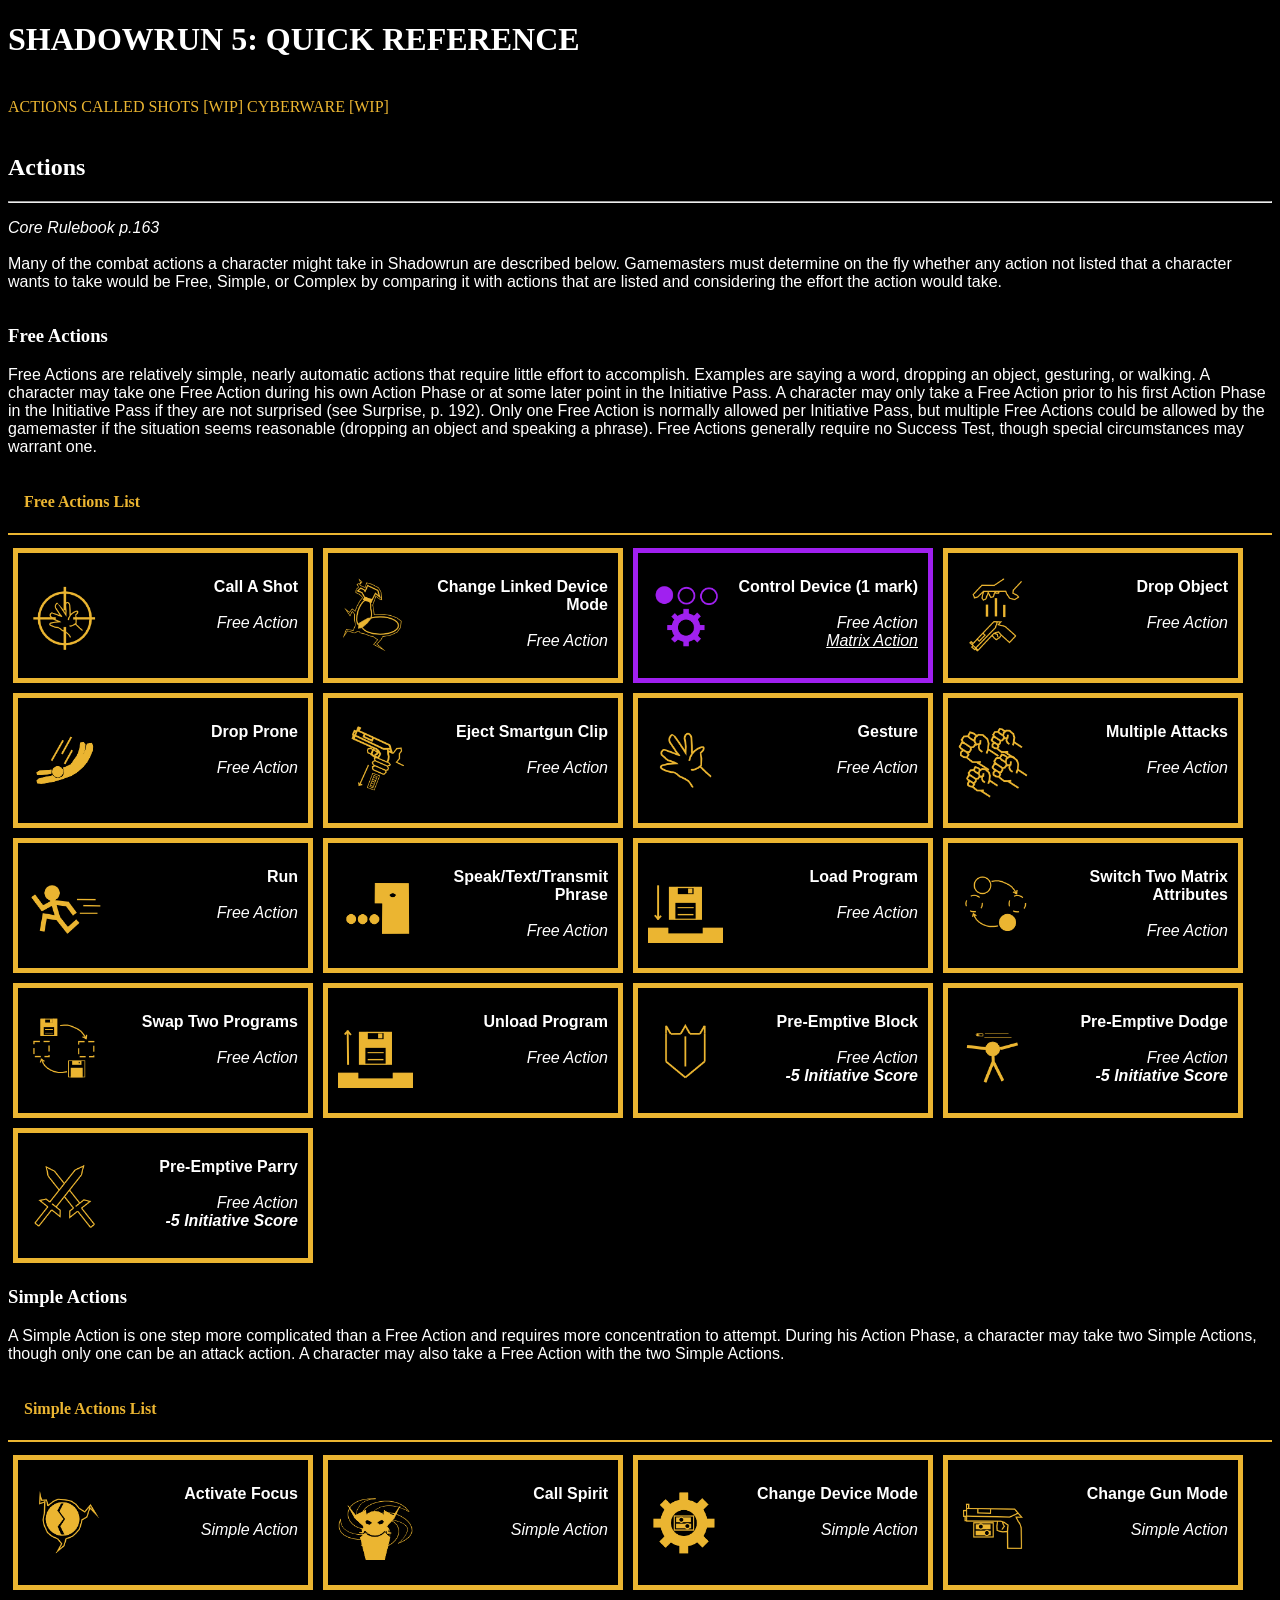
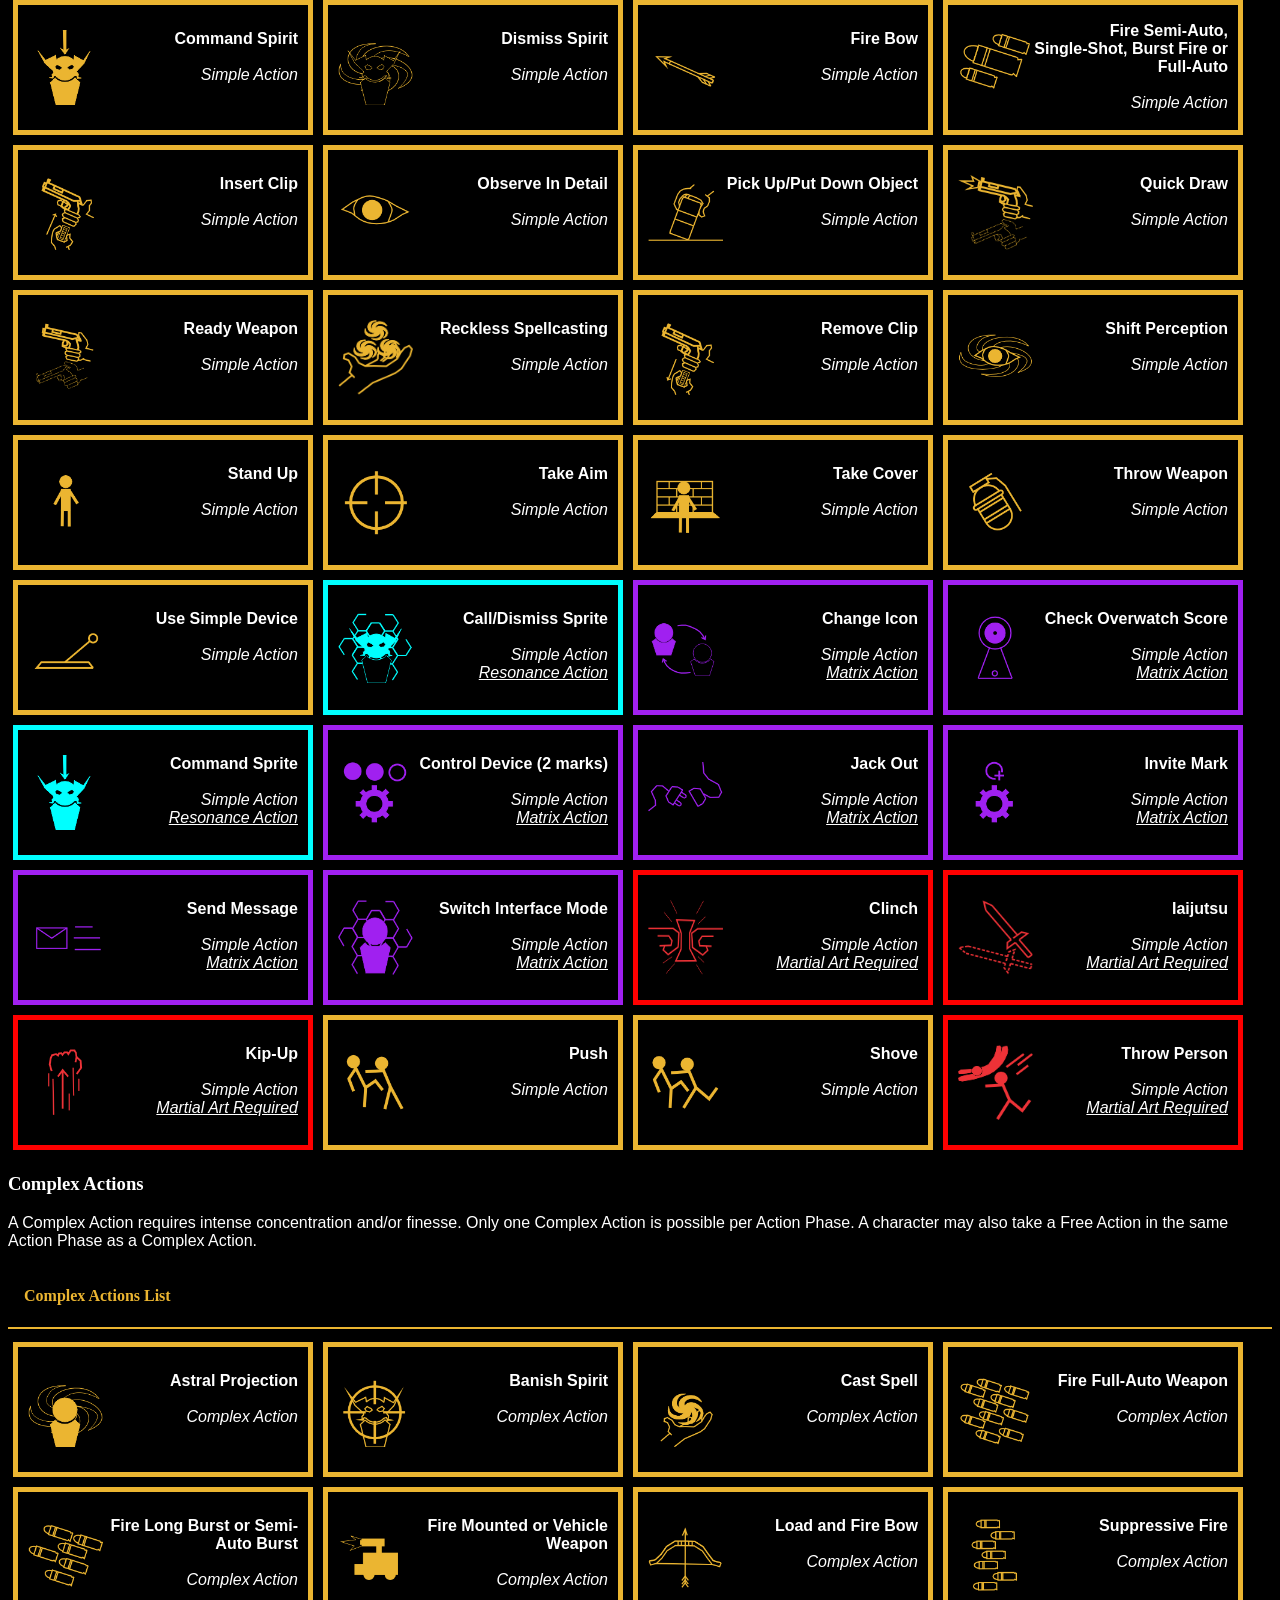
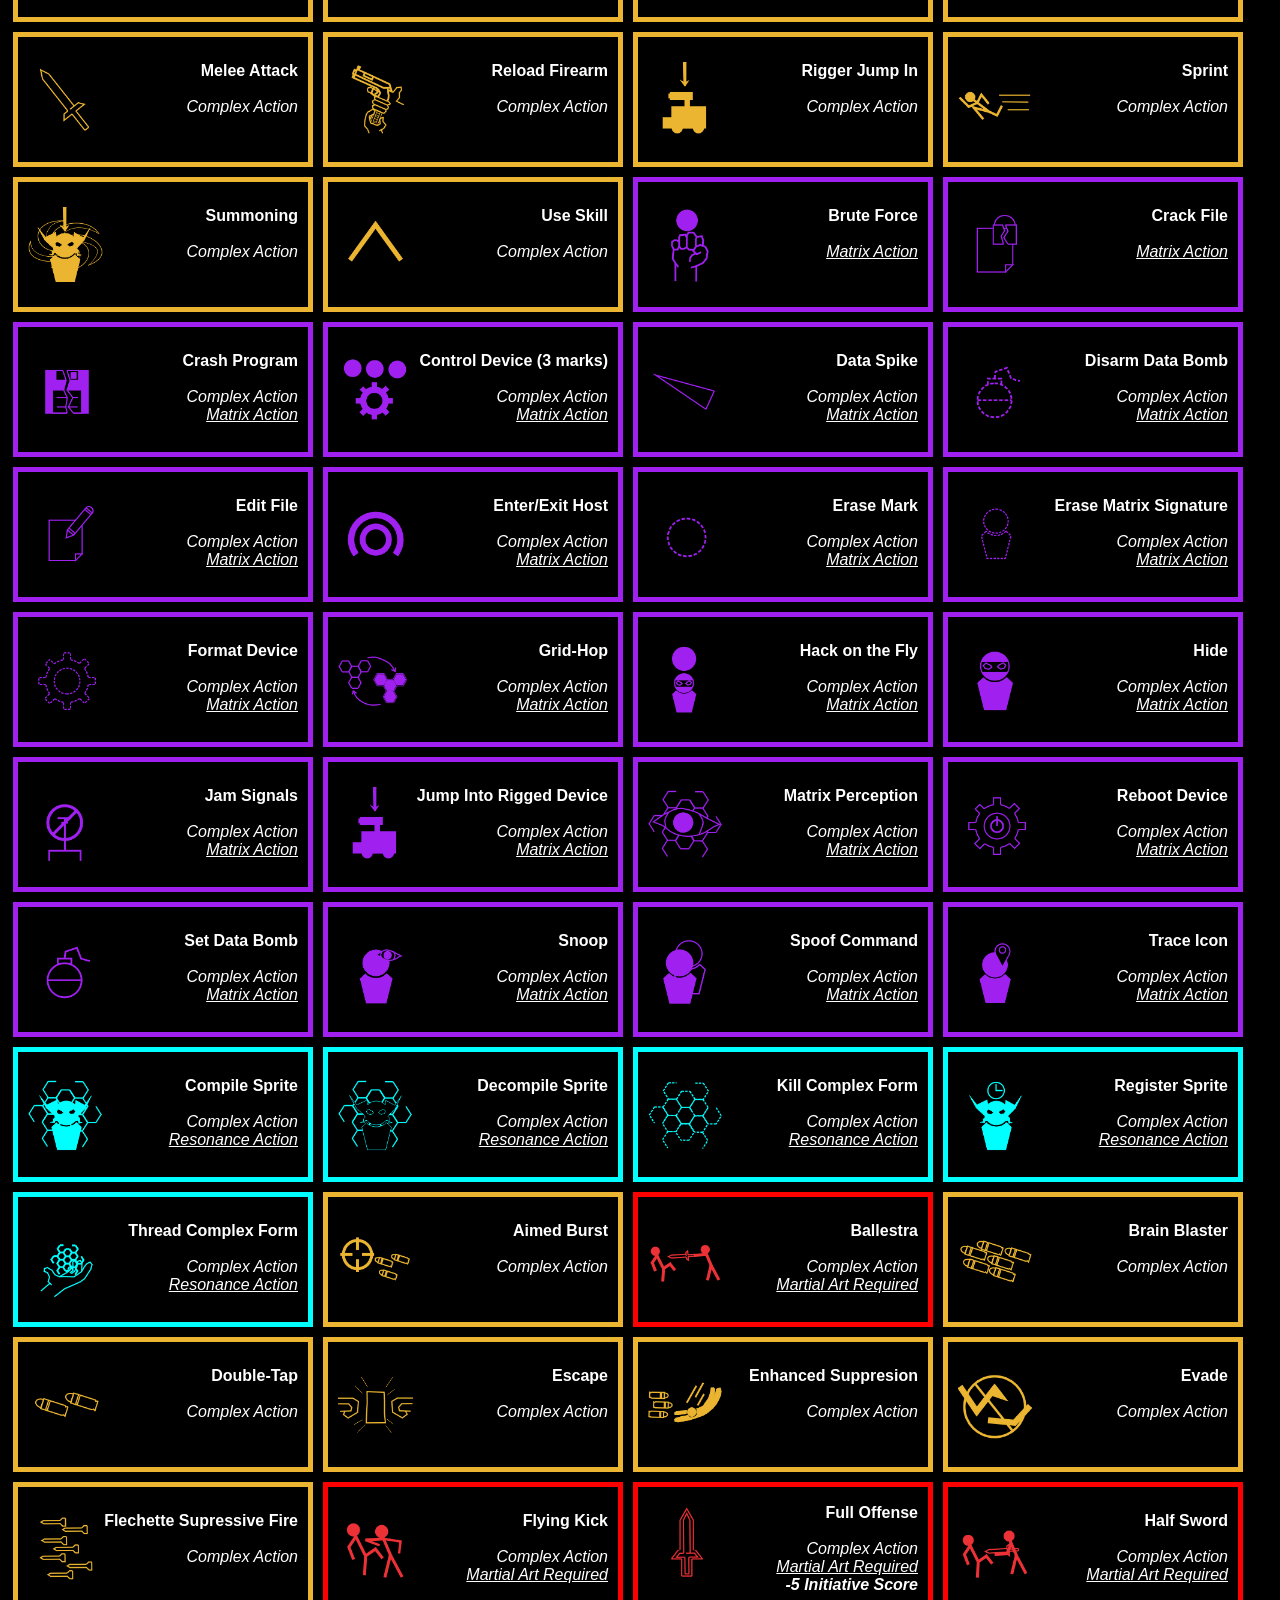
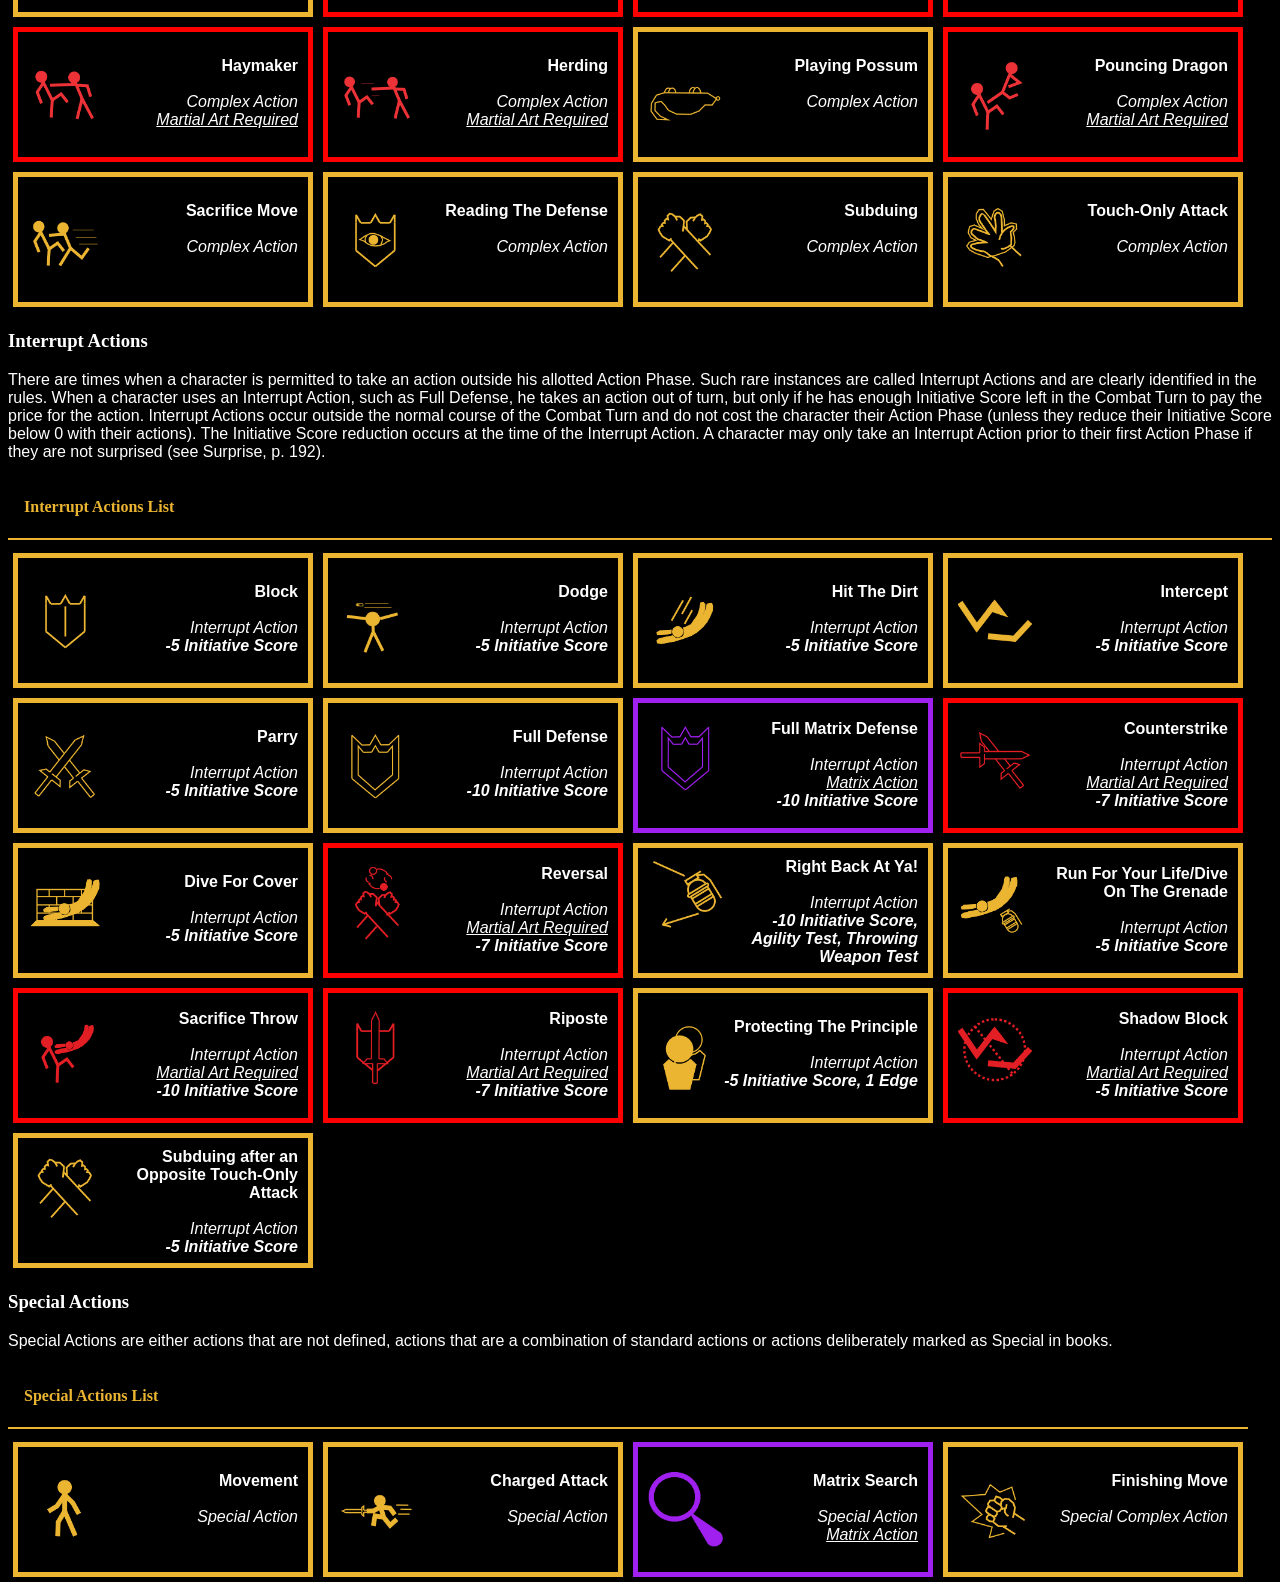
==== sr_quickref_actions.htm @ 981af404 "sr5e quickref actions page" ====
<!DOCTYPE html>
<html>

<head>
    <title>SR5: Quick Reference</title>
    <link rel="stylesheet" href="styles.css"> <meta name="viewport" content="width=device-width, initial-scale=1.0">
</head>

<body>
    <h1 style="text-align:left; color:white", >SHADOWRUN 5: QUICK REFERENCE</h1>
    <br>

    <nav style="text-align:left" class="stand">
        <a href="sr_quickref_actions.htm">ACTIONS</a>
        <a href="sr_quickref_calledshots.htm">CALLED SHOTS [WIP]</a>
        <a href="sr_quickref_actions.htm">CYBERWARE [WIP]</a>
    </nav>
<br>

<article>
    <header>
        <h2 style="color:white">Actions</h2>
    </header>
    <hr>
    <p class="p p_main"><i>Core Rulebook p.163</i> <br><br>Many of the combat actions a character might take
    in Shadowrun are described below. Gamemasters must
    determine on the fly whether any action not listed that a
    character wants to take would be Free, Simple, or Complex by comparing it with actions that are listed and considering the effort the action would take.</p>
    <section>
        <h3 style="color:white">Free Actions</h3>
        <p class="p p_main">Free Actions are relatively simple, nearly automatic actions that require little effort to accomplish. Examples are
        saying a word, dropping an object, gesturing, or walking.
        A character may take one Free Action during his own
        Action Phase or at some later point in the Initiative Pass.
        A character may only take a Free Action prior to his first
        Action Phase in the Initiative Pass if they are not surprised
        (see Surprise, p. 192). Only one Free Action is normally
        allowed per Initiative Pass, but multiple Free Actions could
        be allowed by the gamemaster if the situation seems reasonable (dropping an object and speaking a phrase).
        Free Actions generally require no Success Test,
        though special circumstances may warrant one.</p>
    </section>
    <section class="free_action">
        <h4>Free Actions List</h4>
        <hr color="#ebb531">
            <div class="free_action">
                <button type=button, class="button button_action", onclick=window.action_callashot.showModal()><img src="images/action_callashot.png"><b>Call A Shot</b><br><br><i>Free Action</i></button> 
                <button type=button, class="button button_action", onclick=window.action_cldm.showModal()><img src="images/action_cldm.png"><b>Change Linked Device Mode</b><br><br><i>Free Action</i></button>
                <button type=button, class="button button_matrix", onclick=window.matrix_controldevice.showModal()><img src="images/matrix_controldevice1.png"><b>Control Device (1 mark)</b><br><br><i>Free Action</i><br><i><u>Matrix Action</u></i></button>
                <button type=button, class="button button_action", onclick=window.action_dropobj.showModal()><img src="images/action_dropobj.png"><b>Drop Object</b><br><br><i>Free Action</i></button>
                <button type=button, class="button button_action", onclick=window.action_dropprone.showModal()><img src="images/action_dropprone.png"><b>Drop Prone</b><br><br><i>Free Action</i></button>
                <button type=button, class="button button_action", onclick=window.action_ejectsmc.showModal()><img src="images/action_ejectsmc.png"><b>Eject Smartgun Clip</b><br><br><i>Free Action</i></button>
                <button type=button, class="button button_action", onclick=window.action_gesture.showModal()><img src="images/action_gesture.png"><b>Gesture</b><br><br><i>Free Action</i></button> 
                <button type=button, class="button button_action", onclick=window.action_multiattack.showModal()><img src="images/action_multiattack.png"><b>Multiple Attacks</b><br><br><i>Free Action</i></button>
                <button type=button, class="button button_action", onclick=window.action_run.showModal()><img src="images/action_run.png"><b>Run</b><br><br><i>Free Action</i></button> 
                <button type=button, class="button button_action", onclick=window.action_talk.showModal()><img src="images/action_talk.png"><b>Speak/Text/Transmit Phrase</b><br><br><i>Free Action</i></button>
                <button type="button", class="button button_action", onclick=window.special_cyberdeck.showModal()><img src="images/special_cyberdeck1.png"><b>Load Program</b><br><br><i>Free Action</i></button>
                <button type="button", class="button button_action", onclick=window.special_cyberdeck.showModal()><img src="images/special_cyberdeck2.png"><b>Switch Two Matrix Attributes</b><br><br><i>Free Action</i></button>
                <button type="button", class="button button_action", onclick=window.special_cyberdeck.showModal()><img src="images/special_cyberdeck3.png"><b>Swap Two Programs</b><br><br><i>Free Action</i></button>
                <button type="button", class="button button_action", onclick=window.special_cyberdeck.showModal()><img src="images/special_cyberdeck4.png"><b>Unload Program</b><br><br><i>Free Action</i></button>
                <button type="button", class="button button_action", onclick=window.action_preblock.showModal()><img src="images/action_block.png"><b>Pre-Emptive Block</b><br><br><i>Free Action</i><br><i><b>-5 Initiative Score</b></i></button>   
                <button type="button", class="button button_action", onclick=window.action_predodge.showModal()><img src="images/action_dodge.png"><b>Pre-Emptive Dodge</b><br><br><i>Free Action</i><br><i><b>-5 Initiative Score</b></i></button>
                <button type="button", class="button button_action", onclick=window.action_preparry.showModal()><img src="images/action_parry.png"><b>Pre-Emptive Parry</b><br><br><i>Free Action</i><br><i><b>-5 Initiative Score</b></i></button>    
            </div>
    </section>

    <section>
        <h3 style="color:white">Simple Actions</h3>
        <p class="p p_main">A Simple Action is one step more complicated than a
        Free Action and requires more concentration to attempt.
        During his Action Phase, a character may take two Simple Actions, though only one can be an attack action.
        A character may also take a Free Action with the two Simple Actions.</p>
        </section> 
        <section class="free_action">
            <h4>Simple Actions List</h4>
            <hr color="#ebb531">
                <div class="free_action">
                    <button type=button, class="button button_action", onclick=window.action_actfocus.showModal()><img src="images/action_actfocus.png"><b>Activate Focus</b><br><br><i>Simple Action</i></button>
                    <button type=button, class="button button_action", onclick=window.action_callspirit.showModal()><img src="images/action_callspirit.png"><b>Call Spirit</b><br><br><i>Simple Action</i></button>
                    <button type=button, class="button button_action", onclick=window.action_cdm.showModal()><img src="images/action_cdm.png"><b>Change Device Mode</b><br><br><i>Simple Action</i></button>
                    <button type=button, class="button button_action", onclick=window.action_cgm.showModal()><img src="images/action_cgm.png"><b>Change Gun Mode</b><br><br><i>Simple Action</i></button>
                    <button type=button, class="button button_action", onclick=window.action_commandspirit.showModal()><img src="images/action_commandspirit.png"><b>Command Spirit</b><br><br><i>Simple Action</i></button>
                    <button type=button, class="button button_action", onclick=window.action_dismissspirit.showModal()><img src="images/action_dismissspirit.png"><b>Dismiss Spirit</b><br><br><i>Simple Action</i></button>
                    <button type=button, class="button button_action", onclick=window.action_firebow.showModal()><img src="images/action_firebow.png"><b>Fire Bow</b><br><br><i>Simple Action</i></button>
                    <button type=button, class="button button_action", onclick=window.action_firegun.showModal()><img src="images/action_firegun.png"><b>Fire Semi-Auto, <br>Single-Shot, Burst Fire or Full-Auto</b><br><br><i>Simple Action</i></button>
                    <button type=button, class="button button_action", onclick=window.action_insertclip.showModal()><img src="images/action_insertclip.png"><b>Insert Clip</b><br><br><i>Simple Action</i></button>
                    <button type=button, class="button button_action", onclick=window.action_observeindetail.showModal()><img src="images/action_observeindetail.png"><b>Observe In Detail</b><br><br><i>Simple Action</i></button>
                    <button type=button, class="button button_action", onclick=window.action_pickup.showModal()><img src="images/action_pickup.png"><b>Pick Up/Put Down Object</b><br><br><i>Simple Action</i></button>
                    <button type=button, class="button button_action", onclick=window.action_quickdraw.showModal()><img src="images/action_quickdraw.png"><b>Quick Draw</b><br><br><i>Simple Action</i></button>
                    <button type=button, class="button button_action", onclick=window.action_readyweapon.showModal()><img src="images/action_readyweapon.png"><b>Ready Weapon</b><br><br><i>Simple Action</i></button>
                    <button type=button, class="button button_action", onclick=window.action_reckless.showModal()><img src="images/action_reckless.png"><b>Reckless Spellcasting</b><br><br><i>Simple Action</i></button>
                    <button type=button, class="button button_action", onclick=window.action_removeclip.showModal()><img src="images/action_removeclip.png"><b>Remove Clip</b><br><br><i>Simple Action</i></button>
                    <button type=button, class="button button_action", onclick=window.action_shiftperc.showModal()><img src="images/action_shiftperc.png"><b>Shift Perception</b><br><br><i>Simple Action</i></button>
                    <button type=button, class="button button_action", onclick=window.action_standup.showModal()><img src="images/action_standup.png"><b>Stand Up</b><br><br><i>Simple Action</i></button>
                    <button type=button, class="button button_action", onclick=window.action_takeaim.showModal()><img src="images/action_takeaim.png"><b>Take Aim</b><br><br><i>Simple Action</i></button>
                    <button type=button, class="button button_action", onclick=window.action_takecover.showModal()><img src="images/action_takecover.png"><b>Take Cover</b><br><br><i>Simple Action</i></button>
                    <button type=button, class="button button_action", onclick=window.action_throwweapon.showModal()><img src="images/action_throwweapon.png"><b>Throw Weapon</b><br><br><i>Simple Action</i></button>
                    <button type=button, class="button button_action", onclick=window.action_usesimpledevice.showModal()><img src="images/action_usesimpledevice.png"><b>Use Simple Device</b><br><br><i>Simple Action</i></button>
                    <button type=button, class="button button_resonance", onclick=window.matrix_calldissprite.showModal()><img src="images/matrix_calldissprite.png"><b>Call/Dismiss Sprite</b><br><br><i>Simple Action</i><br><i><u>Resonance Action</u></i></button>
                    <button type=button, class="button button_matrix", onclick=window.matrix_changeicon.showModal()><img src="images/matrix_changeicon.png"><b>Change Icon</b><br><br><i>Simple Action</i><br><i><u>Matrix Action</u></i></button>
                    <button type=button, class="button button_matrix", onclick=window.matrix_cos.showModal()><img src="images/matrix_cos.png"><b>Check Overwatch Score</b><br><br><i><i>Simple Action</i><br><u>Matrix Action</u></i></button>
                    <button type=button, class="button button_resonance", onclick=window.matrix_commandsprite.showModal()><img src="images/matrix_commandsprite.png"><b>Command Sprite</b><br><br><i>Simple Action</i><br><i><u>Resonance Action</u></i></button>
                    <button type=button, class="button button_matrix", onclick=window.matrix_controldevice.showModal()><img src="images/matrix_controldevice2.png"><b>Control Device (2 marks)</b><br><br><i>Simple Action</i><br><i><u>Matrix Action</u></i></button>
                    <button type=button, class="button button_matrix", onclick=window.matrix_jackout.showModal()><img src="images/matrix_jackout.png"><b>Jack Out</b><br><br><i>Simple Action</i><br><i><u>Matrix Action</u></i></button>
                    <button type=button, class="button button_matrix", onclick=window.matrix_invitemark.showModal()><img src="images/matrix_invitemark.png"><b>Invite Mark</b><br><br><i>Simple Action</i><br><i><u>Matrix Action</u></i></button>
                    <button type=button, class="button button_matrix", onclick=window.matrix_sendmessage.showModal()><img src="images/matrix_sendmessage.png"><b>Send Message</b><br><br><i>Simple Action</i><br><i><u>Matrix Action</u></i></button>
                    <button type=button, class="button button_matrix", onclick=window.matrix_sim.showModal()><img src="images/matrix_sim.png"><b>Switch Interface Mode</b><br><br><i>Simple Action</i><br><i><u>Matrix Action</u></i></button>
                    <button type="button", class="button button_martial", onclick=window.action_clinch.showModal()><img src="images/action_clinch.png"><b>Clinch</b><br><br><i>Simple Action</i><br><i><u>Martial Art Required</u></i></button>
                    <button type="button", class="button button_martial", onclick=window.action_iaijutsu.showModal()><img src="images/action_iaijutsu.png"><b>Iaijutsu</b><br><br><i>Simple Action</i><br><i><u>Martial Art Required</u></i></button>
                    <button type="button", class="button button_martial", onclick=window.action_kipup.showModal()><img src="images/action_kipup.png"><b>Kip-Up</b><br><br><i>Simple Action</i><br><i><u>Martial Art Required</u></i></button>
                    <button type="button", class="button button_action", onclick=window.action_push.showModal()><img src="images/action_push.png"><b>Push</b><br><br><i>Simple Action</i></button>
                    <button type="button", class="button button_action", onclick=window.action_shove.showModal()><img src="images/action_shove.png"><b>Shove</b><br><br><i>Simple Action</i></button>
                    <button type="button", class="button button_martial", onclick=window.action_throwperson.showModal()><img src="images/action_throwperson.png"><b>Throw Person</b><br><br><i>Simple Action</i><br><i><u>Martial Art Required</u></i></button>
                </div>
    </section>

<section>
<h3 style="color:white">Complex Actions</h3>
    <p class="p p_main">A Complex Action requires intense concentration and/or finesse. Only one Complex Action is possible per Action Phase. A character may also take a Free Action
    in the same Action Phase as a Complex Action.</p>
</section>
<section class="free_action">
<h4>Complex Actions List</h4>
<hr color="#ebb531">
<div class="free_action">
    <button type=button, class="button button_action", onclick=window.action_astralproj.showModal()><img src="images/action_astralproj.png"><b>Astral Projection</b><br><br><i>Complex Action</i></button>
    <button type=button, class="button button_action", onclick=window.action_banishspirit.showModal()><img src="images/action_banishspirit.png"><b>Banish Spirit</b><br><br><i>Complex Action</i></button>
    <button type=button, class="button button_action", onclick=window.action_castspell.showModal()><img src="images/action_castspell.png"><b>Cast Spell</b><br><br><i>Complex Action</i></button>
    <button type=button, class="button button_action", onclick=window.action_firefullauto.showModal()><img src="images/action_firefullauto.png"><b>Fire Full-Auto Weapon</b><br><br><i>Complex Action</i></button>
    <button type=button, class="button button_action", onclick=window.action_firelongburst.showModal()><img src="images/action_firelongburst.png"><b>Fire Long Burst or Semi-Auto Burst</b><br><br><i>Complex Action</i></button>
    <button type=button, class="button button_action", onclick=window.action_firemounted.showModal()><img src="images/action_firemounted.png"><b>Fire Mounted or Vehicle Weapon</b><br><br><i>Complex Action</i></button>
    <button type=button, class="button button_action", onclick=window.action_loadfirebow.showModal()><img src="images/action_loadfirebow.png"><b>Load and Fire Bow</b><br><br><i>Complex Action</i></button>
    <button type=button, class="button button_action", onclick=window.action_suppressive.showModal()><img src="images/action_suppressive.png"><b>Suppressive Fire</b><br><br><i>Complex Action</i></button>
    <button type=button, class="button button_action", onclick=window.action_melee.showModal()><img src="images/action_melee.png"><b>Melee Attack</b><br><br><i>Complex Action</i></button>
    <button type=button, class="button button_action", onclick=window.action_reload.showModal()><img src="images/action_reload.png"><b>Reload Firearm</b><br><br><i>Complex Action</i></button>
    <button type=button, class="button button_action", onclick=window.action_riggerjumpin.showModal()><img src="images/action_riggerjumpin.png"><b>Rigger Jump In</b><br><br><i>Complex Action</i></button>
    <button type=button, class="button button_action", onclick=window.action_sprint.showModal()><img src="images/action_sprint.png"><b>Sprint</b><br><br><i>Complex Action</i></button>
    <button type=button, class="button button_action", onclick=window.action_summon.showModal()><img src="images/action_summon.png"><b>Summoning</b><br><br><i>Complex Action</i></button>
    <button type=button, class="button button_action", onclick=window.action_useskill.showModal()><img src="images/action_useskill.png"><b>Use Skill</b><br><br><i>Complex Action</i></button>
    <button type=button, class="button button_matrix", onclick=window.matrix_bruteforce.showModal()><img src="images/matrix_bruteforce.png"><b>Brute Force</b><br><br><i><u>Matrix Action</u></i></button>
    <button type=button, class="button button_matrix", onclick=window.matrix_crackfile.showModal()><img src="images/matrix_crackfile.png"><b>Crack File</b><br><br><i><u>Matrix Action</u></i></button>
    <button type=button, class="button button_matrix", onclick=window.matrix_crashprogram.showModal()><img src="images/matrix_crashprogram.png"><b>Crash Program</b><br><br><i>Complex Action</i><br><i><u>Matrix Action</u></i></button>
    <button type=button, class="button button_matrix", onclick=window.matrix_controldevice.showModal()><img src="images/matrix_controldevice3.png"><b>Control Device (3 marks)</b><br><br><i>Complex Action</i><br><i><u>Matrix Action</u></i></button>
    <button type=button, class="button button_matrix", onclick=window.matrix_dataspike.showModal()><img src="images/matrix_dataspike.png"><b>Data Spike</b><br><br><i>Complex Action</i><br><i><u>Matrix Action</u></i></button>
    <button type=button, class="button button_matrix", onclick=window.matrix_disarmdatabomb.showModal()><img src="images/matrix_disarmdatabomb.png"><b>Disarm Data Bomb</b><br><br><i>Complex Action</i><br><i><u>Matrix Action</u></i></button>
    <button type=button, class="button button_matrix", onclick=window.matrix_editfile.showModal()><img src="images/matrix_editfile.png"><b>Edit File</b><br><br><i>Complex Action</i><br><i><u>Matrix Action</u></i></button>
    <button type=button, class="button button_matrix", onclick=window.matrix_enterexithost.showModal()><img src="images/matrix_enterexithost.png"><b>Enter/Exit Host</b><br><br><i>Complex Action</i><br><i><u>Matrix Action</u></i></button>
    <button type=button, class="button button_matrix", onclick=window.matrix_erasemark.showModal()><img src="images/matrix_erasemark.png"><b>Erase Mark</b><br><br><i>Complex Action</i><br><i><u>Matrix Action</u></i></button>
    <button type=button, class="button button_matrix", onclick=window.matrix_erasesign.showModal()><img src="images/matrix_erasesign.png"><b>Erase Matrix Signature</b><br><br><i>Complex Action</i><br><i><u>Matrix Action</u></i></button>
    <button type=button, class="button button_matrix", onclick=window.matrix_formatdevice.showModal()><img src="images/matrix_formatdevice.png"><b>Format Device</b><br><br><i>Complex Action</i><br><i><u>Matrix Action</u></i></button>
    <button type=button, class="button button_matrix", onclick=window.matrix_gridhop.showModal()><img src="images/matrix_gridhop.png"><b>Grid-Hop</b><br><br><i>Complex Action</i><br><i><u>Matrix Action</u></i></button>
    <button type=button, class="button button_matrix", onclick=window.matrix_hackonthefly.showModal()><img src="images/matrix_hackonthefly.png"><b>Hack on the Fly</b><br><br><i>Complex Action</i><br><i><u>Matrix Action</u></i></button>
    <button type=button, class="button button_matrix", onclick=window.matrix_hide.showModal()><img src="images/matrix_hide.png"><b>Hide</b><br><br><i>Complex Action</i><br><i><u>Matrix Action</u></i></button>
    <button type=button, class="button button_matrix", onclick=window.matrix_jamsignals.showModal()><img src="images/matrix_jamsignals.png"><b>Jam Signals</b><br><br><i>Complex Action</i><br><i><u>Matrix Action</u></i></button>
    <button type=button, class="button button_matrix", onclick=window.matrix_jird.showModal()><img src="images/matrix_jird.png"><b>Jump Into Rigged Device</b><br><br><i>Complex Action</i><br><i><u>Matrix Action</u></i></button>
    <button type=button, class="button button_matrix", onclick=window.matrix_perception.showModal()><img src="images/matrix_perception.png"><b>Matrix Perception</b><br><br><i>Complex Action</i><br><i><u>Matrix Action</u></i></button>
    <button type=button, class="button button_matrix", onclick=window.matrix_reboot.showModal()><img src="images/matrix_reboot.png"><b>Reboot Device</b><br><br><i>Complex Action</i><br><i><u>Matrix Action</u></i></button>
    <button type=button, class="button button_matrix", onclick=window.matrix_sdb.showModal()><img src="images/matrix_sdb.png"><b>Set Data Bomb</b><br><br><i><i>Complex Action</i><br><u>Matrix Action</u></i></button>
    <button type=button, class="button button_matrix", onclick=window.matrix_snoop.showModal()><img src="images/matrix_snoop.png"><b>Snoop</b><br><br><i>Complex Action</i><br><i><u>Matrix Action</u></i></button>
    <button type=button, class="button button_matrix", onclick=window.matrix_spoofcom.showModal()><img src="images/matrix_spoofcom.png"><b>Spoof Command</b><br><br><i>Complex Action</i><br><i><u>Matrix Action</u></i></button>
    <button type=button, class="button button_matrix", onclick=window.matrix_traceicon.showModal()><img src="images/matrix_traceicon.png"><b>Trace Icon</b><br><br><i>Complex Action</i><br><i><u>Matrix Action</u></i></button>
    <button type=button, class="button button_resonance", onclick=window.matrix_compilesprite.showModal()><img src="images/matrix_compilesprite.png"><b>Compile Sprite</b><br><br><i>Complex Action</i><br><i><u>Resonance Action</u></i></button>
    <button type=button, class="button button_resonance", onclick=window.matrix_decompilesprite.showModal()><img src="images/matrix_decompilesprite.png"><b>Decompile Sprite</b><br><br><i>Complex Action</i><br><i><u>Resonance Action</u></i></button>
    <button type=button, class="button button_resonance", onclick=window.matrix_killcf.showModal()><img src="images/matrix_killcf.png"><b>Kill Complex Form</b><br><br><i>Complex Action</i><br><i><u>Resonance Action</u></i></button>
    <button type=button, class="button button_resonance", onclick=window.matrix_registersprite.showModal()><img src="images/matrix_registersprite.png"><b>Register Sprite</b><br><br><i>Complex Action</i><br><i><u>Resonance Action</u></i></button>
    <button type=button, class="button button_resonance", onclick=window.matrix_threadcf.showModal()><img src="images/matrix_threadcf.png"><b>Thread Complex Form</b><br><br><i>Complex Action</i><br><i><u>Resonance Action</u></i></button>
    <button type="button", class="button button_action", onclick=window.action_aimburst.showModal()><img src="images/action_aimburst.png"><b>Aimed Burst</b><br><br><i>Complex Action</i></button>
    <button type="button", class="button button_martial", onclick=window.action_ballestra.showModal()><img src="images/action_ballestra.png"><b>Ballestra</b><br><br><i>Complex Action</i><br><i><u>Martial Art Required</u></i></button>
    <button type="button", class="button button_action", onclick=window.action_brainblast.showModal()><img src="images/action_brainblast.png"><b>Brain Blaster</b><br><br><i>Complex Action</i></button>
    <button type="button", class="button button_action", onclick=window.action_doubletap.showModal()><img src="images/action_doubletap.png"><b>Double-Tap</b><br><br><i>Complex Action</i></button>
    <button type="button", class="button button_action", onclick=window.action_escape.showModal()><img src="images/action_escape.png"><b>Escape</b><br><br><i>Complex Action</i></button>
    <button type="button", class="button button_action", onclick=window.action_enhsup.showModal()><img src="images/action_enhsup.png"><b>Enhanced Suppresion</b><br><br><i>Complex Action</i></button>
    <button type="button", class="button button_action", onclick=window.action_evade.showModal()><img src="images/action_evade.png"><b>Evade</b><br><br><i>Complex Action</i></button>
    <button type="button", class="button button_action", onclick=window.action_flechette.showModal()><img src="images/action_flechette.png"><b>Flechette Supressive Fire</b><br><br><i>Complex Action</i></button>
    <button type="button", class="button button_martial", onclick=window.action_flyingkick.showModal()><img src="images/action_flyingkick.png"><b>Flying Kick</b><br><br><i>Complex Action</i><br><i><u>Martial Art Required</u></i></button>
    <button type="button", class="button button_martial", onclick=window.action_fulloffense.showModal()><img src="images/action_fulloffense.png"><b>Full Offense</b><br><br><i>Complex Action</i><br><i><u>Martial Art Required</u></i><br><i><b>-5 Initiative Score</b></i></button>
    <button type="button", class="button button_martial", onclick=window.action_halfsword.showModal()><img src="images/action_halfsword.png"><b>Half Sword</b><br><br><i>Complex Action</i><br><i><u>Martial Art Required</u></i></button>
    <button type="button", class="button button_martial", onclick=window.action_haymaker.showModal()><img src="images/action_haymaker.png"><b>Haymaker</b><br><br><i>Complex Action</i><br><i><u>Martial Art Required</u></i></button>
    <button type="button", class="button button_martial", onclick=window.action_herding.showModal()><img src="images/action_herding.png"><b>Herding</b><br><br><i>Complex Action</i><br><i><u>Martial Art Required</u></i></button>
    <button type="button", class="button button_action", onclick=window.action_playingpossum.showModal()><img src="images/action_playingpossum.png"><b>Playing Possum</b><br><br><i>Complex Action</i></button>
    <button type="button", class="button button_martial", onclick=window.action_pouncedragon.showModal()><img src="images/action_pouncedragon.png"><b>Pouncing Dragon</b><br><br><i>Complex Action</i><br><i><u>Martial Art Required</u></i></button>
    <button type="button", class="button button_action", onclick=window.action_sacrificemove.showModal()><img src="images/action_sacrificemove.png"><b>Sacrifice Move</b><br><br><i>Complex Action</i></button>
    <button type="button", class="button button_action", onclick=window.action_readthedef.showModal()><img src="images/action_readthedef.png"><b>Reading The Defense</b><br><br><i>Complex Action</i></button>
    <button type="button", class="button button_action", onclick=window.action_subduing.showModal()><img src="images/action_subduing.png"><b>Subduing</b><br><br><i>Complex Action</i></button>
    <button type="button", class="button button_action", onclick=window.action_touchonlyattack.showModal()><img src="images/action_touchonlyattack.png"><b>Touch-Only Attack</b><br><br><i>Complex Action</i></button>
</div>
</section>

<section>
    <h3 style="color:white">Interrupt Actions</h3>
    <p class="p p_main">There are times when a character is permitted to take an action outside his allotted Action Phase. Such rare
    instances are called Interrupt Actions and are clearly
    identified in the rules. When a character uses an Interrupt Action, such as Full Defense, he takes an action out
    of turn, but only if he has enough Initiative Score left
    in the Combat Turn to pay the price for the action. Interrupt Actions occur outside the normal course of the
    Combat Turn and do not cost the character their Action Phase (unless they reduce their Initiative Score below 0
    with their actions). The Initiative Score reduction occurs
    at the time of the Interrupt Action. A character may only take an Interrupt Action prior to their first Action Phase if
    they are not surprised (see Surprise, p. 192).</p>
</section>
<section class="free_action">
    <h4>Interrupt Actions List</h4>
    <hr color="#ebb531">
    <div class="free_action">
        <button type=button, class="button button_action", onclick=window.action_block.showModal()><img src="images/action_block.png"><b>Block</b><br><br><i>Interrupt Action</i><br><i><b>-5 Initiative Score</b></i></button>
        <button type=button, class="button button_action", onclick=window.action_dodge.showModal()><img src="images/action_dodge.png"><b>Dodge</b><br><br><i>Interrupt Action</i><br><i><b>-5 Initiative Score</b></i></button>
        <button type=button, class="button button_action", onclick=window.action_hitthedirt.showModal()><img src="images/action_dropprone.png"><b>Hit The Dirt</b><br><br><i>Interrupt Action</i><br><i><b>-5 Initiative Score</b></i></button>
        <button type=button, class="button button_action", onclick=window.action_intercept.showModal()><img src="images/action_intercept.png"><b>Intercept</b><br><br><i>Interrupt Action</i><br><i><b>-5 Initiative Score</b></i></button>
        <button type=button, class="button button_action", onclick=window.action_parry.showModal()><img src="images/action_parry.png"><b>Parry</b><br><br><i>Interrupt Action</i><br><i><b>-5 Initiative Score</b></i></button>
        <button type=button, class="button button_action", onclick=window.action_fulldefense.showModal()><img src="images/action_fulldefense.png"><b>Full Defense</b><br><br><i>Interrupt Action</i><br><i><b>-10 Initiative Score</b></i></button>
        <button type=button, class="button button_matrix", onclick=window.matrix_fmd.showModal()><img src="images/matrix_fmd.png"><b>Full Matrix Defense</b><br><br><i>Interrupt Action</i><br><i><u>Matrix Action</u></i><br><i><b>-10 Initiative Score</b></i></button>
        <button type="button", class="button button_martial", onclick=window.action_counterstrike.showModal()><img src="images/action_counterstrike.png"><b>Counterstrike</b><br><br><i>Interrupt Action</i><br><i><u>Martial Art Required</u></i><br><i><b>-7 Initiative Score</b></i></button>
        <button type="button", class="button button_action", onclick=window.action_diveforcover.showModal()><img src="images/action_diveforcover.png"><b>Dive For Cover</b><br><br><i>Interrupt Action</i><br><i><b>-5 Initiative Score</b></i></button>
        <button type="button", class="button button_martial", onclick=window.action_reversal.showModal()><img src="images/action_reversal.png"><b>Reversal</b><br><br><i>Interrupt Action</i><br><i><u>Martial Art Required</u></i><br><i><b>-7 Initiative Score</b></i></button>
        <button type="button", class="button button_action", onclick=window.action_rightbackatya.showModal()><img src="images/action_rightbackatya.png"><b>Right Back At Ya!</b><br><br><i>Interrupt Action</i><br><i><b>-10 Initiative Score, Agility Test, Throwing Weapon Test</b></i></button>
        <button type="button", class="button button_action", onclick=window.action_divegrenade.showModal()><img src="images/action_divegrenade.png"><b>Run For Your Life/Dive On The Grenade</b><br><br><i>Interrupt Action</i><br><i><b>-5 Initiative Score</b></i></button>
        <button type="button", class="button button_martial", onclick=window.action_sacrificethrow.showModal()><img src="images/action_sacrificethrow.png"><b>Sacrifice Throw</b><br><br><i>Interrupt Action</i><br><i><u>Martial Art Required</u></i><br><i><b>-10 Initiative Score</b></i></button>
        <button type="button", class="button button_martial", onclick=window.action_riposte.showModal()><img src="images/action_riposte.png"><b>Riposte</b><br><br><i>Interrupt Action</i><br><i><u>Martial Art Required</u></i><br><i><b>-7 Initiative Score</b></i></button>
        <button type="button", class="button button_action", onclick=window.action_protecttheprinciple.showModal()><img src="images/action_protecttheprinciple.png"><b>Protecting The Principle</b><br><br><i>Interrupt Action</i><br><i><b>-5 Initiative Score, 1 Edge</b></i></button>
        <button type="button", class="button button_martial", onclick=window.action_shadowblock.showModal()><img src="images/action_shadowblock.png"><b>Shadow Block</b><br><br><i>Interrupt Action</i><br><i><u>Martial Art Required</u></i><br><i><b>-5 Initiative Score</b></i></button>
        <button type="button", class="button button_action", onclick=window.action_subduing.showModal()><img src="images/action_subduing.png"><b>Subduing after an Opposite Touch-Only Attack</b><br><br><i>Interrupt Action</i><br><i><b>-5 Initiative Score</b></i></button>
    </div>
</section>

<section>
    <h3 style="color:white">Special Actions</h3>
    <p class="p p_main">Special Actions are either actions that are not defined, actions that are a combination of standard actions or actions deliberately marked as Special in books.</p></section>
    <br>
    <section class="free_action">
    <h4>Special Actions List</h4>
    <hr color="#ebb531">
    <div class="free_action">
        <button type=button, class="button button_action"><img src="images/special_movement.png"><b>Movement</b><br><br><i>Special Action</i></button>
        <button type="button", class="button button_action"><img src="images/special_charge.png"><b>Charged Attack</b><br><br><i>Special Action</i></button>
        <button type=button, class="button button_matrix", onclick=window.matrix_search.showModal()><img src="images/matrix_search.png"><b>Matrix Search</b><br><br><i>Special Action</i><br><i><u>Matrix Action</u></i></button>
        <button type="button", class="button button_action", onclick=window.action_finishingmove.showModal()><img src="images/action_finishingmove.png"><b>Finishing Move</b><br><br><i>Special Complex Action</i></button>
    </div>
</section>
</article>



<!--FREE ACTIONS LIST STARTS HERE-->

<!--Call a Shot-->
<dialog class="dialog", id="action_callashot">
    <article>
    <header class="stand">
    <h2>Call A Shot</h2>
    <hr>
    <p>Core Rulebook, p.163 <br> <i>Free Action</i> <br></p>
    </header>
    <section>
    <p>A character may call a shot (aim for a vulnerable portion of a target) with this Free Action; see Called Shots,
    p. 178. This action must be combined with a Fire Weapon, Throw Weapon, or Melee Attack Action.</p>
    </section>
    </article>
    <form method="dialog">
        <button>Back to Quick Ref</button>
    </form>
</dialog>

<!--Change Linked Device Mode-->
<dialog class="dialog", id="action_cldm">
    <article>
        <header class="stand">
            <h2>Change Linked Device Mode</h2>
            <hr>
            <p>Core Rulebook, p.163 <br> <i>Free Action</i> <br></p>
        </header>
        <section>
            <p>A character may use a Free Action to activate, deactivate, or switch the mode on any device that he is linked
            to by a direct neural interface through either a wired or
            wireless link. This includes activating cyberware, changing a smartgun’s firing mode, changing
            a smartlinked shotgun’s choke, deactivating thermographic vision, switching
            a commlink to hidden mode, turning a device’s wireless functionality off, and so
            on. Note that it takes longer to interact
            with some devices, as noted in individual gear descriptions.</p>
        </section>
    </article>
    <form method="dialog">
        <button>Back to Quick Ref</button>
    </form>
</dialog>

<!--Control Device-->
<dialog class="dialog", id="matrix_controldevice">
    <article>
        <header class="stand">
            <h2>Control Device</h2>
            <hr>
            <p>Core Rulebook, p.238 <br> <i>Variable Action</i> <br><br> <u><i>Matrix Action</i></u> <br><br> 
            <b>Marks Required:</b> varies <br> <b>Test:</b>  (as action) [Data Processing (or special)] v. (as action) or Electronic Warfare + Intuition [Sleaze] v. Intuition + Firewall</p>
        </header>
        <section>
            <p>You perform an action through a device you control
            (or at least control sufficiently), using your commlink or
            deck like a remote control or video-game controller. The
            dice pool of any test you make using this action uses the
            rating of the appropriate skill and attribute you would use
            if you were performing the action normally. For example,
            firing a drone-mounted weapon at a target requires a
            Gunnery + Agility test, and using a remote underwater
            welder calls for a Nautical Mechanic + Logic test. All actions you take while controlling a device use either the
            normal limit for that action or your Data Processing rating,
            whichever is lower. If there is no test associated with the
            action you want the device to perform (such as unlocking
            a maglock or ejecting a clip from a pistol), you must succeed in an Electronic Warfare + Intuition [Sleaze] v. Intuition + Firewall test to perform the action. <br><br>
            You can use this action to control multiple devices
            at once. If you are the owner of all devices being commanded and they are all being commanded to do exactly the same thing, taking this action costs nothing extra.
            Otherwise, you must split your dice pool into a number
            of groups equal to the number of devices you want to
            control with a single action. <br><br>
            The type of action this is (i.e., Free, Simple, Standard,
            and Complex) is the same as the type of action attempted with the device, and it requires 1 mark for Free Actions, 2 marks for Simple Actions, and 3 marks for Standard or Complex Actions. <br><br>
            This action is a Sleaze action whenever you use your
            Sleaze as a limit in the test, which incurs the same risk
            of Overwatch Score and consequences of failure as all
            Sleaze actions.</p>
        </section>
    </article>
    <form method="dialog">
        <button>Back to Quick Ref</button>
    </form>
</dialog>

<!--Drop Object-->
<dialog class="dialog", id="action_dropobj">
    <article>
        <header class="stand">
            <h2>Drop Object</h2>
            <hr>
            <p>Core Rulebook, p.163 <br> <i>Free Action</i> <br></p>
        </header>
        <section>
            <p>A character may drop a held object as a Free Action. If he is holding an object in each hand, he may drop both objects
            as a single Free Action. At the gamemasters discretion, dropped items may suffer damage from being dropped if
            they are fragile or dropped in a hostile
            environment.</p>
        </section>
    </article>
    <form method="dialog">
        <button>Back to Quick Ref</button>
    </form>
</dialog>

<!--Drop Prone-->
<dialog class="dialog", id="action_dropprone">
    <article>
        <header class="stand">
            <h2>Drop Prone</h2>
            <hr>
            <p>Core Rulebook, p.164 <br> <i>Free Action</i> <br></p>
        </header>
        <section>
            <p>A character may kneel or drop prone as a Free Action,
            as long as he is not surprised (see Surprise, p. 192). A
            character who is surprised may not drop prone.</p>
        </section>
    </article>
    <form method="dialog">
        <button>Back to Quick Ref</button>
    </form>
</dialog>

<!--Eject Smartgun Clip-->
<dialog class="dialog", id="action_ejectsmc">
   <article>
    <header class="stand">
        <h2>Eject Smartgun Clip</h2>
        <hr>
        <p>Core Rulebook, p.164 <br> <i>Free Action</i> <br></p>
    </header>
        <section>
            <p>A character linked to a ready smartgun may use a mental command to eject the weapon’s clip. It still takes a 
            separate Simple Action to insert a new, fresh clip (see
            Smartgun System, p. 433).</p>
        </section>
    </article>
    <form method="dialog">
        <button>Back to Quick Ref</button>
    </form>
</dialog>

<!--Gesture-->
<dialog class="dialog", id="action_gesture">
    <article>
        <header class="stand">
            <h2>Gesture</h2>
            <hr>
            <p>Core Rulebook, p.164 <br> <i>Free Action</i> <br></p>
        </header>
        <section>
            <p>A character may communicate with a few quick gestures as a Free Action. Characters unfamiliar with the
            gestures may make an Intuition (2) Test to determine what the gesture means.</p>
        </section>
    </article>
    <form method="dialog">
        <button>Back to Quick Ref</button>
    </form>
</dialog>

<!--Multiple Attacks-->
<dialog class="dialog", id="action_multiattack">
    <article>
        <header class="stand">
            <h2>Multiple Attacks</h2>
            <hr>
            <p>Core Rulebook, p.164 <br> <i>Free Action</i> <br></p>
        </header>
        <section>
            <p>A character may use a Free Action to attack multiple targets in a single action (see Multiple Attacks, p. 196) by
            splitting their dice pool. This action must be combined
            with a Fire Weapon Action, Throw Weapon Action, Melee
            Attack Action, Reckless Spellcasting, or Cast Spell Action.</p>
        </section>
    </article>
    <form method="dialog">
        <button>Back to Quick Ref</button>
    </form>
</dialog>

<!--Run-->
<dialog class="dialog", id="action_run">
    <article>
        <header class="stand">
            <h2>Run</h2>
            <hr>
            <p>Core Rulebook, p.164 <br> <i>Free Action</i> <br></p>
        </header>
        <section>
            <p>Running uses a Free Action and inflicts Running movement modifiers. 
            Running is any movement that exceeds the character’s Walking Movement Rate in a single Combat Turn (see Movement, p. 161).</p>
        </section>
    </article>
    <form method="dialog">
        <button>Back to Quick Ref</button>
    </form>
</dialog>

<!--Speak/Text/Transmit Phrase-->
<dialog class="dialog", id="action_talk">
    <article>
        <header class="stand">
            <h2>Speak/Text/Transmit Phrase</h2>
            <hr>
            <p>Core Rulebook, p.164 <br> <i>Free Action</i> <br></p>
            </header>
        <section>
            <p>One short phrase of verbal communication is a Free
            Action. If the character wants to speak more, each additional phrase or sentence requires a Free Action. The 
            gamemaster should be careful to control excessive, unrealistic conversations within the span of a single action
            during a 3-second Combat Turn. If the gamemaster and players prefer more elaborate communications, parameters should be laid out before the mission begins. 
            Characters who are equipped to send text messages through a direct neural interface connection with their commlink
            may also send short messages as a Free Action.</p>
        </section>
    </article>
    <form method="dialog">
        <button>Back to Quick Ref</button>
    </form>
</dialog>

<dialog class="dialog", id="special_cyberdeck">
    <article>
        <header class="stand">
            <h2>Reconfiguring Your Deck</h2>
            <hr>
            <p>Core Rulebook, p.227</p>
            </header>
        <section>
            <p>You can reconfigure your deck whenever you like, rebalancing your software loadout, changing the allocation of Matrix attributes 
                or re-arranging the programs currently available to you. Doing this is a Free Action that you may only perform on your own Action 
                Phase. This is not a Matrix action. When you reconfigure your deck, you can either switch two of your deck’s Matrix attributes, 
                or swap a running program with a program you have stored on your deck that is not running. Additionally, you can load a program 
                you own into a currently unused slot, or unload a program and leave an open slot.
                <br>
                For example, let’s say you’re hanging out in JackPoint and some asshat insults your avatar. You’re feeling surly, so you take a 
                swing at him. You weren’t planning on mixing things up tonight, so at the moment your Attack is 2 and your Data Processing is 5. 
                You’d prefer them to be the other way around, so you take a Free Action to swap the two attributes before you make your attack. 
                With your Attack rating at 5, you’ll be able to land the full force of whatever blow you’ve aimed at the mouthy jerk.</p>
        </section>
    </article>
    <form method="dialog">
        <button>Back to Quick Ref</button>
    </form>
</dialog>

<!--Pre-Emptive Block-->
<dialog class="dialog", id="action_preblock">
    <article>
        <header class="stand">
            <h2>Pre-Emptive Block</h2>
            <hr>
            <p>Run & Gun, p.122 <br> <i>Free Action</i> <br><br> <i>-5 Initiative Score</i></p>
        </header>
        <section>
            <p>The character chooses to reduce their Initiative Score
                by 5 in order to be on the lookout for any incoming attacks to Block. This action allows the character to use the
                Block Defense option (p. 170, SR5) for an entire Combat
                Turn for the price of the normal Interrupt Action by making their defense active instead of reactive. This action
                can only be used during a character’s Action Phase.</p>
        </section>
    </article>
    </article>
    <form method="dialog">
        <button>Back to Quick Ref</button>
    </form>
</dialog>

<!--Pre-Emptive Dodge-->
<dialog class="dialog", id="action_predodge">
    <article>
        <header class="stand">
            <h2>Pre-Emptive Dodge</h2>
            <hr>
            <p>Run & Gun, p.122 <br> <i>Free Action</i> <br><br> <i>-5 Initiative Score</i></p>
        </header>
        <section>
            <p>The character chooses to reduce their Initiative Score
                by 5 in order to be on the lookout for any incoming attacks to Dodge. This action allows the character to use the
                Dodge Defense option (p. 170, SR5) for an entire Combat
                Turn for the price of the normal Interrupt Action by making their defense active instead of reactive. 
                This Free Action can only be used during a character’s Action Phase.</p>
        </section>
    </article>
    </article>
    <form method="dialog">
        <button>Back to Quick Ref</button>
    </form>
</dialog>

<!--Pre-Emptive Parry-->
<dialog class="dialog", id="action_preparry">
    <article>
        <header class="stand">
            <h2>Pre-Emptive Parry</h2>
            <hr>
            <p>Run & Gun, p.122 <br> <i>Free Action</i> <br><br> <i>-5 Initiative Score</i></p>
        </header>
        <section>
            <p>The character chooses to reduce their Initiative Score
                by 5 in order to be on the lookout for any incoming attacks to Parry. This action allows the character to use the
                Parry Defense option (p. 170, SR5) for an entire Combat
                Turn for the price of the normal Interrupt Action by making their defense active instead of reactive. 
                This Free Action can only be used during a character’s Action Phase.</p>
        </section>
    </article>
    </article>
    <form method="dialog">
        <button>Back to Quick Ref</button>
    </form>
</dialog>


<!--SIMPLE ACTIONS LIST STARTS HERE-->


<!--Activate Focus-->
<dialog class="dialog", id="action_actfocus">
    <article>
    <header class="stand">
        <h2>Activate Focus</h2>
        <hr>
        <p>Core Rulebook, p.164 <br> <i>Simple Action</i> <br></p>
    </header>
        <section>
        <p>A character may activate a focus they are carrying with
        a Simple Action.</p>
        </section>
    </article>
    <form method="dialog">
        <button>Back to Quick Ref</button>
    </form>
</dialog>

<!--Call Spirit-->
<dialog class="dialog", id="action_callspirit">
    <article>
    <header class="stand">
        <h2>Call Spirit</h2>
        <hr>
        <p>Core Rulebook, p.164 <br> <i>Simple Action</i> <br></p>
    </header>
    <section>
        <p>This action is used to call a spirit that has already been
        summoned and placed on standby.</p>
    </section>
    </article>
    <form method="dialog">
        <button>Back to Quick Ref</button>
    </form>
</dialog>

<!--Change Device Mode-->
<dialog class="dialog", id="action_cdm">
    <article>
    <header class="stand">
        <h2>Change Device Mode</h2>
        <hr>
        <p>Core Rulebook, p.164 <br> <i>Simple Action</i> <br></p>
    </header>
    <section>
        <p>A character may use a Simple Action to activate, deactivate, or change the mode on any device with a simple
        switch, a virtual button, or a command from a commlink or other control device through either a wired or wireless
        link. This includes changing a gun’s firing mode, changing
        a shotgun’s choke, changing vision systems, switching a
        commlink to hidden mode, turning a device’s wireless functionality off, and so on. It takes longer to interact with
        some devices; check individual gear descriptions.</p>
    </section>
    </article>
    <form method="dialog">
        <button>Back to Quick Ref</button>
    </form>
</dialog>

<!--Change Gun Mode-->
<dialog class="dialog", id="action_cgm">
    <article>
        <header class="stand">
            <h2>Change Gun Mode</h2>
            <hr>
            <p>Core Rulebook, p.165 <br> <i>Simple Action</i> <br></p>
        </header>
        <section>
            <p>A character holding a ready firearm can change its firing
            mode via a Simple Action. If the weapon is a properly
            linked smartgun, it costs only a Free Action to change the
            mode (see Firearms, p. 424, and Smartgun Systems, p.
            433). This includes changing a shotgun’s choke if the gun
            does not have a smartgun link (see Shotguns, p. 429).</p>
        </section>
    </article>
    <form method="dialog">
        <button>Back to Quick Ref</button>
    </form>
</dialog>

<!--Command Spirit-->
<dialog class="dialog", id="action_commandspirit">
    <article>
        <header class="stand">
            <h2>Command Spirit</h2>
            <hr>
            <p>Core Rulebook, p.165 <br> <i>Simple Action</i> <br></p>
        </header>
        <section>
            <p>Issuing a command to a single spirit or group of spirits
            under a summoner’s control is a Simple Action.</p>
        </section>
    </article>
    <form method="dialog">
        <button>Back to Quick Ref</button>
    </form>
</dialog>

<!--Dismiss Spirit-->
<dialog class="dialog", id="action_dismissspirit">
    <article>
        <header class="stand">
            <h2>Dismiss Spirit</h2>
            <hr>
            <p>Core Rulebook, p.165 <br> <i>Simple Action</i> <br></p>
        </header>
        <section>
            <p>This is the action of freeing a spirit from the summoner’s
            control. It does not immediately send the spirit back to its
            home plane but instead frees it to do as it chooses.</p>
        </section>
    </article>
    <form method="dialog">
        <button>Back to Quick Ref</button>
    </form>
</dialog>

<!--Fire Bow-->
<dialog class="dialog", id="action_firebow">
    <article>
        <header class="stand">
            <h2>Fire Bow</h2>
            <hr>
            <p>Core Rulebook, p.165 <br> <i>Simple Action</i> <br></p>
        </header>
        <section>
            <p>Firing a single arrow from a loaded bow is a Simple Action. To nock a single arrow, the character must use the
            Reload Weapon Simple Action.</p>
        </section>
    </article>
    <form method="dialog">
        <button>Back to Quick Ref</button>
    </form>
</dialog>

<!--Fire Semi-Auto, Single-Shot, Burst Fire or Full-Auto-->
<dialog class="dialog", id="action_firegun">
    <article>
        <header class="stand">
            <h2>Fire Semi-Auto, Single-Shot, Burst Fire or Full-Auto</h2>
            <hr>
            <p>Core Rulebook, p.165 <br> <i>Simple Action</i> <br></p>
        </header>
        <section>
            <p>A character may fire a readied firearm in Semi-Automatic, Single-Shot, Burst-Fire, or Fully-Auto mode via
            a Simple Action (see Firearms, p. 424) but may not take any other attack actions in the same Action Phase.
            If a character has one weapon in each hand, he may
            fire once with each weapon by adding a Multiple Attacks Free Action (see Multiple Attacks, p. 96); the off-hand modifier applies (see Attacking Using Off-Hand
            Weapon, p. 178). When taken as Simple Actions, Burst
            Fire fires 3 bullets, while Full-Auto fires 6 bullets.</p>
            </section>
    </article>
    <form method="dialog">
        <button>Back to Quick Ref</button>
    </form>
</dialog>

<!--Insert Clip-->
<dialog class="dialog", id="action_insertclip">
    <article>
        <header class="stand">
            <h2>Insert Clip</h2>
            <hr>
            <p>Core Rulebook, p.165 <br> <i>Simple Action</i> <br></p>
        </header>
        <section>
            <p>A character may insert a fresh clip into a ready firearm
            by taking a Simple Action, but only if he has first removed the previous clip (see Remove Clip, p. 166, and
            Reloading Weapons, p. 163).</p>
        </section>
    </article>
    <form method="dialog">
        <button>Back to Quick Ref</button>
    </form>
</dialog>

<!--Observe in Detail-->
<dialog class="dialog", id="action_observeindetail">
    <article>
        <header class="stand">
            <h2>Observe In Detail</h2>
            <hr>
            <p>Core Rulebook, p.165 <br> <i>Simple Action</i> <br></p>
            </header>
        <section>
            <p>A character may make a detailed observation by taking
            a Simple Action. This allows a Perception Test (see Using Perception, p. 135). <br><br>
            Note that characters should always be able to observe 
            what is immediately obvious (gamemaster’s discretion, keeping in mind any perception enhancements
            the character may have) without having to spend a Simple Action and make a Perception Test. For example, a
            character might automatically be aware that someone
            is running toward him with something in hand; however,
            the gamemaster may decide that the character cannot
            tell if it is a friend or foe or what is in their hand without
            taking an Observe in Detail action.</p>
        </section>
    </article>
    <form method="dialog">
        <button>Back to Quick Ref</button>
    </form>
</dialog>

<!--Pick Up/Put Down Object-->
<dialog class="dialog", id="action_pickup">
    <article>
        <header class="stand">
            <h2>Pick Up/Put Down Object</h2>
            <hr>
            <p>Core Rulebook, p.165 <br> <i>Simple Action</i> <br></p>
        </header>
        <section>
            <p>A character may pick up an object within reach or put
            down one that he was holding as a Simple Action. This
            action means care is taken to put the object down or
            pick it up. Just dropping an object is a Free Action, but
            items that get dropped are more likely to be damaged
            than items that are set down.</p>
        </section>
    </article>
    <form method="dialog">
        <button>Back to Quick Ref</button>
    </form>
</dialog>

<!--Quick Draw-->
<dialog class="dialog", id="action_quickdraw">
    <article>
        <header class="stand">
            <h2>Quick Draw</h2>
            <hr>
            <p>Core Rulebook, p.165 <br> <i>Simple Action</i> <br></p>
        </header>
        <section>
            <p>A character may attempt to quick-draw a pistol, pistol-sized weapon, or small throwing weapon and immediately fire it by using a Quick Draw Simple Action.
            For the character to successfully draw the weapon, the
            player must make a (Weapon Skill) + Reaction [Physical] (3) Test. If the weapon is held in a quick-draw holster (see p. 432), reduce the threshold to 2. If the test
            is successful, the character draws the weapon and fires
            as a single Simple Action. If the test fails, he clears the
            gun but cannot fire with the same action. If he glitches,
            the gun is stuck in the holster or dropped, and no more
            actions are allowed. On a critical glitch, a drawn blade
            may be fumbled out of the character’s reach or a pistol
            accidentally fired while still in the holster; the gamemaster decides the exact nature of the screw-up. <br><br>
            Only properly holstered weapons can be quick-
            drawn. They do not have to be in a quick-draw holster,
            but they do need to be in a holster or sheath or on a
            proper sling to be quick-drawn. Two weapons may be
            quick-drawn and fired simultaneously, but the (Weapon
            Skill) + Reaction dice pool is split, and off-hand penalties apply.</p>
        </section>
    </article>
    <form method="dialog">
        <button>Back to Quick Ref</button>
    </form>
</dialog>

<!--Ready Weapon-->
<dialog class="dialog", id="action_readyweapon">
    <article>
    <header class="stand">
        <h2>Ready Weapon</h2>
        <hr>
        <p>Core Rulebook, p.165 <br> <i>Simple Action</i> <br></p>
    </header>
    <section>
        <p>A character may ready a weapon by spending a Simple
        Action. The weapon may be a firearm, melee weapon, throwing weapon, ranged weapon, or mounted or
        vehicular weapon. Readying entails drawing a firearm
        from a holster, drawing a throwing or melee weapon
        from a sheath, picking up any kind of weapon, or generally preparing any kind of weapon for use. A weapon
        must be ready before it can be used. Weapons not held
        in a traditional holster may require a Complex Action to
        ready at the gamemaster’s discretion. <br><br>
        A character can ready a number of small throwing
        weapons, such as throwing knives or shuriken, equal
        to one-half his Agility (round up) per Ready Weapon
        action.</p>
    </section>
    </article>
    <form method="dialog">
        <button>Back to Quick Ref</button>
    </form>
</dialog>

<!--Reckess Spellcasting-->
    <dialog class="dialog", id="action_reckless">
    <article>
        <header class="stand">
            <h2>Reckless Spellcasting</h2>
            <hr>
            <p>Core Rulebook, p.165 <br> <i>Simple Action</i> <br></p>
            </header>
        <section>
            <p>A spellcaster may use a Simple Action to cast a spell
            more quickly, but at the cost of higher Drain. See Step
            4: Cast Spell, p. 281.</p>
        </section>
    </article>
    <form method="dialog">
        <button>Back to Quick Ref</button>
    </form>
</dialog>

<!--Remove Clip-->
<dialog class="dialog", id="action_removeclip">
    <article>
        <header class="stand">
            <h2>Remove Clip</h2>
            <hr>
            <p>Core Rulebook, p.166 <br> <i>Simple Action</i> <br></p>
        </header>
        <section>
            <p>A character may remove a clip from a ready firearm by
            taking a Simple Action (see Insert Clip, p. 165, and also
            Reload Weapons, p. 163). It takes another Simple Action
            to grab a fresh clip and slam it into the weapon.</p>
        </section>
    </article>
    <form method="dialog">
        <button>Back to Quick Ref</button>
    </form>
</dialog>

<!--Shift Perception-->
<dialog class="dialog", id="action_shiftperc">
    <article>
        <header class="stand">
            <h2>Shift Perception</h2>
            <hr>
            <p>Core Rulebook, p.166 <br> <i>Simple Action</i> <br></p>
        </header>
        <section>
            <p>A character capable of Astral Perception may shift perception to or from Astral Space as a Simple Action.</p>
        </section>
    </article>
    <form method="dialog">
        <button>Back to Quick Ref</button>
    </form>
</dialog>

<!--Stand Up-->
<dialog class="dialog", id="action_standup">
    <article>
        <header class="stand">
            <h2>Stand Up</h2>
            <hr>
            <p>Core Rulebook, p.166 <br> <i>Simple Action</i> <br></p>
        </header>
        <section>
            <p>Using a Simple Action, a character who is lying down or
            prone may stand up. If the character is wounded and attempting to stand, he must succeed in a Body + Willpower (2) 
            Test to do so (wound modifiers apply to this test).</p>
        </section>
    </article>
    <form method="dialog">
        <button>Back to Quick Ref</button>
    </form>
</dialog>

<!--Take Aim-->
<dialog class="dialog", id="action_takeaim">
    <article>
        <header class="stand">
            <h2>Take Aim</h2>
            <hr>
            <p>Core Rulebook, p.166 <br> <i>Simple Action</i> <br></p>
            </header>
        <section>
            <p>A character may take aim with a ready firearm, bow, or
            throwing weapon as a Simple Action. Take Aim actions
            are cumulative, but the benefits are lost if the character
            takes any other kind of action—including a Free Action —
            at any time before attacking. Take Aim actions may be
            extended over multiple Action Phases and Combat Turns.
            The maximum bonus a character may gain from sequential Take Aim actions, either to her limit or her dice pool, is
            equal to one-half the character’s Willpower, rounded up. <br> <br>
            Each Take Aim action applies a +1 dice pool modifier
            or +1 Accuracy increase to the Attack Test.<br><br>
            If the character is using image magnification or a
            targeting scope, Take Aim must be used to line up the
            shot in order to receive the bonus from the item. In this
            case the first action of Take Aim does not provide any
            additional bonus beyond enabling the function of the
            modification.</p>
        </section>
    </article>
    <form method="dialog">
        <button>Back to Quick Ref</button>
    </form>
</dialog>

<!--Take Cover-->
<dialog class="dialog", id="action_takecover">
    <article>
        <header class="stand">
            <h2>Take Cover</h2>
            <hr>
            <p>Core Rulebook, p.166 <br> <i>Simple Action</i> <br></p>
        </header>
        <section>
            <p>A character may use this Simple Action to gain a cover
            bonus to their defense test, as long as she is not surprised (see Surprise, p. 192). A character who is surprised may not take cover.</p>
        </section>
    </article>
    <form method="dialog">
        <button>Back to Quick Ref</button>
    </form>
</dialog>

<!--Throw Weapon-->
<dialog class="dialog", id="action_throwweapon">
    <article>
        <header class="stand">
            <h2>Throw Weapon</h2>
            <hr>
            <p>Core Rulebook, p.166 <br> <i>Simple Action</i> <br></p>
        </header>
        <section>
            <p>A character may throw a ready throwing weapon (see
            Ready Weapon, p. 165) by taking a Simple Action. The
            character may not take any other attack actions in the
            same Action Phase. Multiple readied throwing weapons can be thrown at a target within Short or Medium
            range by adding a Multiple Attacks Free Action (see
            Multiple Attacks, p. 196).</p>
        </section>
    </article>
    <form method="dialog">
        <button>Back to Quick Ref</button>
    </form>
</dialog>

<!--Use Simple Device-->
<dialog class="dialog", id="action_usesimpledevice">
    <article>
        <header class="stand">
            <h2>Use Simple Device</h2>
            <hr>
            <p>Core Rulebook, p.166 <br> <i>Simple Action</i> <br></p>
            </header>
        <section>
            <p>A character can use any simple device with a Simple
            Action. Simple devices are those that are activated with a simple movement like a thumb trigger, 
            pressing a single key, or tapping a single icon.</p>
        </section>
    </article>
    <form method="dialog">
        <button>Back to Quick Ref</button>
    </form>
</dialog>

<!--Call/Dismiss Sprite-->
<dialog class="dialog", id="matrix_calldissprite">
    <article>
        <header class="stand">
            <h2>Call/Dismiss Sprite</h2>
            <hr>
            <p>Core Rulebook, p.250 <br> <i>Simple Action</i> <br><br> <u><i>Resonance Action</i></u> <br><br> 
            <b>Test:</b> n/a</p>
        </header>
        <section>
            <p>You call a registered sprite you have waiting in the
            Resonance, which appears at the beginning of the next
            Combat Turn. You can also use this action to send a sprite
            back to the Resonance, releasing it from any tasks it still
            owes you, which it does on its next action.</p>
        </section>
    </article>
    <form method="dialog">
        <button>Back to Quick Ref</button>
    </form>
</dialog>

<!--Change Icon-->
<dialog class="dialog", id="matrix_changeicon">
    <article>
        <header class="stand">
            <h2>Change Icon</h2>
            <hr>
            <p>Core Rulebook, p.238 <br> <i>Simple Action</i> <br><br> <u><i>Matrix Action</i></u> <br><br> 
            <b>Marks Required:</b> none <br> <b>Test:</b> none (Data Processing action)</p>
        </header>
        <section>
            <p>You change the target’s icon to one that you have
            a copy of or have designed yourself. Changing an icon
            doesn’t change the results of a Matrix Perception action,
            but might fool personas who don’t take the time to inspect your new look. You can target your own icon, if
            you like.</p>
        </section>
    </article>
    <form method="dialog">
        <button>Back to Quick Ref</button>
    </form>
</dialog>

<!--Check Overwatch Score-->
<dialog class="dialog", id="matrix_cos">
    <article>
        <header class="stand">
            <h2>Check Overwatch Score</h2>
            <hr>
            <p>Core Rulebook, p.238 <br> <i>Simple Action</i><sup title="The book assumes it as Complex Action in tables and as Simple Action in description.">?</sup> <br><br> <u><i>Matrix Action</i></u> <br><br> 
            <b>Marks Required:</b> none <br> <b>Test:</b> Electronic Warfare + Logic [Sleaze] v. 6 dice</p>
        </header>
        <section>
            <p>You find out how close the grid is to converging on
            you. Checking the OS is a Sleaze action, so the defense
            against it will add to your OS. If you succeed, the gamemaster tells you what your OS was when you started the
            action, then adds the hits from the defending dice pool.</p>
        </section>
    </article>
    <form method="dialog">
        <button>Back to Quick Ref</button>
    </form>
</dialog>

<!--Command Sprite-->
<dialog class="dialog", id="matrix_commandsprite">
    <article>
        <header class="stand">
            <h2>Command Sprite</h2>
            <hr>
            <p>Core Rulebook, p.250 <br> <i>Simple Action</i> <br><br> <u><i>Resonance Action</i></u> <br><br> 
            <b>Test:</b> n/a</p>
        </header>
        <section>
            <p>You command a sprite to do something for you, using up one of its tasks.</p>
        </section>
    </article>
    <form method="dialog">
        <button>Back to Quick Ref</button>
    </form>
</dialog>

<!--Jack Out-->
<dialog class="dialog", id="matrix_jackout">
    <article>
        <header class="stand">
            <h2>Jack Out</h2>
            <hr>
            <p>Core Rulebook, p.240 <br> <i>Simple Action</i> <br><br> <u><i>Matrix Action</i></u> <br><br> 
            <b>Marks Required:</b> Owner <br> <b>Test:</b> Hardware + Willpower [Firewall] v. Logic + Attack</p>
        </header>
        <section>
            <p>This jacks you out of the Matrix and reboots the device you are using. You suffer dumpshock if you were in
            VR. The defense pool only applies if you’ve been link-locked (p. 229) by someone; the test is against the icon
            that locked your link. If more than one persona has you
            link-locked, you need to beat each of them individually:
            use a single roll and compare your hits to rolls from each
            opponent who had established a link-lock. <br><br> 
            You can only jack out yourself. You can’t dump other
            people except by beating them into submission through
            Matrix damage.</p>
        </section>
    </article>
    <form method="dialog">
        <button>Back to Quick Ref</button>
    </form>
</dialog>

<!--Invite Mark-->
<dialog class="dialog", id="matrix_invitemark">
    <article>
        <header class="stand">
            <h2>Invite Mark</h2>
            <hr>
            <p>Core Rulebook, p.240 <br> <i>Simple Action</i> <br><br> <u><i>Matrix Action</i></u> <br><br> 
            <b>Marks Required:</b> Owner <br> <b>Test:</b> none (Data Processing action)</p>
        </header>
        <section>
            <p>If you’re the owner of a device, file, persona, host, or
            IC program, you can offer other icons the opportunity
            to put a mark on your device, file, etc. When you make
            the offer, you choose the number of marks allowed, their
            duration, and how long the offer stands. The invitee can
            then mark your icon with a Free Action. You may revoke
            your offer at any time before the mark is placed, but
            once another icon has a mark, you need to either use
            the Erase Mark action or reboot your device to remove it
            before the duration you chose expires.</p>
        </section>
    </article>
    <form method="dialog">
        <button>Back to Quick Ref</button>
    </form>
</dialog>

<!--Send Message-->
<dialog class="dialog", id="matrix_sendmessage">
    <article>
        <header class="stand">
            <h2>Send Message</h2>
            <hr>
            <p>Core Rulebook, p.242 <br> <i>Simple Action</i> <br><br> <u><i>Matrix Action</i></u> <br><br> 
            <b>Marks Required:</b> n/a (or 1) <br> <b>Test:</b> none (Data Processing action)</p>
        </header>
        <section>
            <p>You send a text or audio message the length of a
            short sentence, an image, or a file via the Matrix to a user 
            whose commcode you have. If you’re using the Matrix
            through a DNI, even if you’re in AR, you can send longer and more complicated messages, about a paragraph
            worth of text. You can also use this action to open a live
            feed to one or more recipients, using any digital recording devices you have.</p>
        </section>
</article>
    <form method="dialog">
        <button>Back to Quick Ref</button>
    </form>
</dialog>

<!--Switch Interface Mode-->
<dialog class="dialog", id="matrix_sim">
    <article>
        <header class="stand">
            <h2>Switch Interface Mode</h2>
            <hr>
            <p>Core Rulebook, p.243 <br> <i>Simple Action</i> <br><br> <u><i>Matrix Action</i></u> <br><br> 
            <b>Marks Required:</b> Owner <br> <b>Test:</b> none (Data Processing action)</p>
        </header>
        <section>
            <p>You switch your perception from AR to VR or vice
            versa. Switching to VR causes your body to go limp, so
            don’t do it somewhere dangerous. If you switch from
            VR to AR, you lose the bonus Initiative Dice from VR
            (Changing Initiative, p. 160). If you’re link-locked (p.
            229), you cannot switch interface modes. <br><br>
            You can only do this to yourself; you can’t switch other people’s interface mode.</p>
        </section>
    </article>
    <form method="dialog">
        <button>Back to Quick Ref</button>
    </form>
</dialog>

<!--Clinch-->
<dialog class="dialog", id="action_clinch">
    <article>
        <header class="stand">
            <h2>Clinch</h2>
            <hr>
            <p>Run & Gun, p.119 <br> <i>Simple Action</i></p>
        </header>
        <section>
            <p>A Clinch is a grappling position in a stand-up fight,
                where the opponent’s effective Reach has been neu-
                tralized. A Clinch is included in several martial arts and
                can be used as a medium to move from a stand-up fight
                to a ground fight through throws and knock down actions. With a successful opposed Gymnastics + Agility
                [Physical] vs. Reaction + Intuition Test, the character has
                clinched their opponent. This means that the character
                has a hold of the opponent (and possibly visa versa), so
                they can’t move away from each other. The difference between a Clinch and a Grapple action is that a Grapple involves a lock or choke hold on the opponent to
                immobilize him, while a Clinch doesn’t immobilize an
                opponent and allows both the character and opponent
                to make actions other than those involving the Clinch.
                <br>
                The character who initiated the Clinch gets the Superior Position bonus modifier to actions while maintaining control of the Clinch. Both the character and
                opponent’s Reach bonus are negated, and attacks with
                melee weapons receive a penalty equal to their Reach
                bonus. Firearm use by both the character and opponent
                are penalized by the net successes of the Clinch. Unless the opponent escapes from the Clinch, neither opponent nor character can move away from each other.
                They can, however, move up to 2 meters on each of
                their actions together. A character in the inferior position can attempt to use an Escape Action (see below)
                to break the Clinch. A character in the Superior Position
                can let go of the Clinch as a Free Action; at this point
                the character in an inferior position can choose to use
                an Interrupt Action (–5 Initiative Score) to attempt to
                maintain the Clinch and gain Superior Position. This
                requires a new Gymnastics + Agility [Physical] by the
                player in the inferior position, and they receive a +1
                dice pool bonus thanks to the fact that they are already
                in contact with the other character; the character in the
                Superior Position does not get the Superior Position
                bonus in this instance.
                <br>
                A successful Clinch Action can lead to a Subdual,
                Called Shot: Knockdown, or Throw. <i>Note that use of this
                action requires Martial Art training.</i></p>
        </section>
    </article>
    </article>
    <form method="dialog">
        <button>Back to Quick Ref</button>
    </form>
</dialog>

<!--Iaijutsu-->
<dialog class="dialog", id="action_iaijutsu">
    <article>
        <header class="stand">
            <h2>Iaijutsu</h2>
            <hr>
            <p>Run & Gun, p.122 <br> <i>Simple Action</i> </p>
        </header>
        <section>
            <p>Iaijutsu is the art of sword drawing, though this technique goes beyond just using a sword. With this action,
                the character may perform Quick Draw Simple Action
                (p. 165, SR5) with any melee weapon. As with the quick
                draw rules, the weapon must be properly sheathed or
                holstered in order to use the Quick Draw Action. If successful, the character can then attack with the weapon
                as a Simple Action instead of a Complex Action for that
                Action Phase. <i>Note that use of this action requires Martial
                Art training.</i></p>
        </section>
    </article>
    </article>
    <form method="dialog">
        <button>Back to Quick Ref</button>
    </form>
</dialog>

<!--Kip-Up-->
<dialog class="dialog", id="action_kipup">
    <article>
        <header class="stand">
            <h2>Kip-Up</h2>
            <hr>
            <p>Run & Gun, p.122 <br> <i>Simple Action</i><br><br> <i><u>Unarmed Combat Only</u></i></p>
        </header>
        <section>
            <p>From a Prone position, the character can kick himself
                back into a standing position and perform an immediate Close Combat Attack Action against a nearby target.
                The character must make an Agility + Gymnastics [Phys-
                ical] (3) Test. If successful, the character can then make a
                Close Combat Attack as a Simple Action. The character
                can’t move from a Kip-up to attack an opponent if they
                are not in Reach. Failure on a Kip-up Action means that
                the character is still Prone. <i>Note that use of this action requires Martial Art training.</i></p>
        </section>
    </article>
    </article>
    <form method="dialog">
        <button>Back to Quick Ref</button>
    </form>
</dialog>

<!--Push-->
<dialog class="dialog", id="action_push">
    <article>
        <header class="stand">
            <h2>Push</h2>
            <hr>
            <p>Run & Gun, p.123 <br> <i>Simple Action</i> <br><br> <i><u>Unarmed Combat Only</u></i></p>
        </header>
        <section>
            <p>The character can make
                an Unarmed Combat Attack Test against an opponent
                within the character’s Reach. If successful, the opponent is pushed outside the Reach of the character, a
                minimum of 1 meter. No damage is done with the attack. The character can move up to their Walk rate, and
                the location of where the opponent is pushed is determined by the person giving the push. This can be
                done as an Intercept Action (–5 Initiative Score) if an
                opponent attempts to move into the character’s Reach
                space. The pushing character cannot be in a Grapple
                or Clinch.</p>
        </section>
    </article>
    </article>
    <form method="dialog">
        <button>Back to Quick Ref</button>
    </form>
</dialog>

<!--Shove-->
<dialog class="dialog", id="action_shove">
    <article>
        <header class="stand">
            <h2>Shove</h2>
            <hr>
            <p>Run & Gun, p.123 <br> <i>Simple Action</i> <br><br> <i><u>Unarmed Combat Only</u></i></p>
        </header>
        <section>
            <p>While the character
                is running, the character can make an Unarmed Combat Attack Test against an opponent with the intent
                of moving him from his location. Like a Charge, the
                character has to Run at the opponent and make an Unarmed Combat Attack Test. The attack deals no damage. 
                If successful and the character’s Strength + net hits
                exceeds the opponent’s Physical Limit, the opponent
                is pushed back a distance in meters equal to the net
                hits of the Attack Test in the direction of the attacking
                character’s movement. If successful and the character’s
                Strength + net hits does not exceed the opponent’s
                Physical Limit, the character has met Mr. Wall and thus
                does not move the opponent; they cannot move any
                further past the opponent in this phase. If unsuccessful,
                the character falls Prone, tripping up before the attempt
                or knocked back from the impact against the opponent.
                The gamemaster determines the exact location where
                the character ends up.</p>
        </section>
    </article>
    </article>
    <form method="dialog">
        <button>Back to Quick Ref</button>
    </form>
</dialog>

<!--Throw Person-->
<dialog class="dialog", id="action_throwperson">
    <article>
        <header class="stand">
            <h2>Throw Person</h2>
            <hr>
            <p>Run & Gun, p.123 <br> <i>Simple Action</i> </p>
        </header>
        <section>
            <p>If the character has successfully engaged in a Clinch
                or Subduing action against an opponent, he may then
                attempt to throw their opponent. Throw person can
                also be done as an Interrupt Action (–10 from Initiative
                Score) after successfully blocking an opponent’s attack.
                A throw is done using the leverage of the opponent’s
                body and/or force of action into projecting the opponent to the ground. The character rolls an Unarmed
                Combat Attack Test, opposed as normal. If the charac-ter succeeds and character’s Strength + net hits exceed
                the opponent’s Physical Limit, the opponent can then be
                thrown up to a number of meters equal to the net hits
                scored on the test. The maximum distance that a character can throw an opponent is the difference in the char-
                acter’s Strength minus the opponent’s Body in meters. If
                this distance value is less than 0, then the maximum distance is 0, meaning less than one meter away from the
                character. The opponent suffers damage equal to the
                net successes of the test, not the distance thrown. At the
                end of the throw, the opponent is Prone. The opponent
                could suffer additional damage at the location where he
                is thrown, such as a fire pit or into the mouth of a sarlacc.
                If the character is successful in the attack but does not
                exceed the opponent’s Physical Limit, the opponent is
                not thrown and is still standing but remains in a Clinch
                or Subduing grip. Failure means the target is not thrown
                and also escapes the character’s grip. Note that use of this
                action requires Martial Art training.</p>
        </section>
    </article>
    </article>
    <form method="dialog">
        <button>Back to Quick Ref</button>
    </form>
</dialog>


<!--COMPLEX ACTION LIST STARTS HERE-->


<!--Astral Projection-->
<dialog class="dialog", id="action_astralproj">
    <article>
        <header class="stand">
            <h2>Astral Projection</h2>
            <hr>
            <p>Core Rulebook, p.167 <br> <i>Complex Action</i> <br></p>
        </header>
        <section>
            <p>A character capable of Astral Projection may shift their
            consciousness to the astral plane as a Complex Action
            (see p. 313).</p>
        </section>
    </article>
    <form method="dialog">
        <button>Back to Quick Ref</button>
    </form>
</dialog>

<!--Banish Spirit-->
<dialog class="dialog", id="action_banishspirit">
    <article>
        <header class="stand">
            <h2>Banish Spirit</h2>
            <hr>
            <p>Core Rulebook, p.167 <br> <i>Сomplex Action</i> <br></p>
        </header>
        <section>
            <p>A character may enter into a Banishing contest with a
            spirit as a Complex Action (see p. 301).</p>
        </section>
    </article>
    <form method="dialog">
        <button>Back to Quick Ref</button>
    </form>
</dialog>

<!--Cast Spell-->
<dialog class="dialog", id="action_castspell">
    <article>
        <header class="stand">
            <h2>Cast Spell</h2>
            <hr>
            <p>Core Rulebook, p.167 <br> <i>Сomplex Action</i> <br></p>
        </header>
        <section>
            <p>A character may cast a spell as a Complex Action.</p>
        </section>
    </article>
    <form method="dialog">
        <button>Back to Quick Ref</button>
    </form>
</dialog>

<!--Fire Full Auto Weapon-->
<dialog class="dialog", id="action_firefullauto">
    <article>
    <header class="stand">
        <h2>Fire Full-Auto Weapon</h2>
        <hr>
        <p>Core Rulebook, p.167 <br> <i>Complex Action</i> <br></p>
    </header>
    <section>
        <p>A character may fire a readied firearm in Full-Auto fire
        mode via a Complex Action (see Firearms, p. 424). If a
        character has one weapon in each hand, he may fire once
        with each weapon by adding a Multiple Attacks Free Action (see Multiple Attacks, p. 196). Off-hand modifier
        applies (see Attacker Using Off-Hand Weapon, p. 178).
        When fired as a Complex Action, Full-Auto uses 10 bullets. Remember the effects of cumulative recoil when using these fire modes. 
        And good fragging luck!</p>
    </section>
</article>
    <form method="dialog">
        <button>Back to Quick Ref</button>
    </form>
</dialog>

<!--Fire Long Burst or Semi-Auto Burst-->
<dialog class="dialog", id="action_firelongburst">
    <article>
        <header class="stand">
            <h2>Fire Long Burst or Semi-Auto Burst</h2>
            <hr>
            <p>Core Rulebook, p.167 <br> <i>Сomplex Action</i> <br></p>
        </header>
        <section>
            <p>A character may fire a readied firearm in Long Burst or
            Semi-Auto Burst via a Complex Action (see Firearms, p.
            424). A character may attack multiple targets within Short
            or Medium range by adding a Multiple Attacks Free Action (see Multiple Attacks, p. 196). If a character has one
            weapon in each hand, he may fire once with each weapon by adding a Multiple Attacks Free Action (see Multiple
            Attacks, p. 167). Off-hand modifier applies (see Attacker
            Using Off-Hand Weapon, p. 178). Remember the effects
            of cumulative recoil when using these fire modes.</p>
        </section>
    </article>
    <form method="dialog">
        <button>Back to Quick Ref</button>
    </form>
</dialog>

<!--Fire Mounted or Vehicle Weapon-->
<dialog class="dialog", id="action_firemounted">
    <article>
        <header class="stand">
            <h2>Fire Mounted or Vehicle Weapon</h2>
            <hr>
            <p>Core Rulebook, p.167 <br> <i>Complex Action</i> <br></p>
        </header>
        <section>
            <p>Fire a previously readied mounted or vehicle weapon by
            taking a Complex Action (see Vehicle Combat, p. 198).</p>
        </section>
    </article>
    <form method="dialog">
        <button>Back to Quick Ref</button>
    </form>
</dialog>

<!--Load and Fire Bow-->
<dialog class="dialog", id="action_loadfirebow">
    <article>
        <header class="stand">
            <h2>Load and Fire Bow</h2>
            <hr>
            <p>Core Rulebook, p.167 <br> <i>Сomplex Action</i> <br></p>
        </header>
        <section>
            <p>With this action a character can load and fire a bow with
            a single Complex Action. The two activities can be reversed, Fire and Load Bow, if the bow had been readied
            using a Simple Action already.</p>
        </section>
    </article>
    <form method="dialog">
        <button>Back to Quick Ref</button>
    </form>
</dialog>

<!--Supressive Fire-->
<dialog class="dialog", id="action_suppressive">
    <article>
        <header class="stand">
            <h2>Suppressive Fire</h2>
            <hr>
            <p>Core Rulebook, p.179 <br> <i>Сomplex Action</i> <br></p>
        </header>
        <section>
            <p>Suppressive fire takes a Complex Action, uses twenty rounds of ammo, and ignores recoil. Though it may appear as a “spray and pray” technique it is in fact a
                combination of controlled and fully automatic bursts focused over a narrow area and directed at anything that moves. A character can suppress a triangular area
            projecting from the shooting character outward up to a distance of his choosing, up to the maximum range of the weapon, with a width of 10 meters at its end and
            a height of 2 meters. Make a (Weapon Skill) + Agility [Accuracy] Test, including bonuses for smartlink, laser sight, tracer rounds, and other gamemaster-approved 
            modifiers, and record the hits. The suppressive fire zone lasts until the end of the Combat Turn as long as the firer does not move or commit to any other action.
            <br><br>
            Anyone in the suppressive fire zone or immediately adjacent to it takes a dice pool penalty to all actions equal to the shooter’s hits, unless they are completely unaware
            of it (a magician using astral projection, for example).
            <br><br>
            Any character who is in the suppressed area (but not behind cover or prone), or who moves into or out of the area before the end of the suppressive fire, risks catching
            some flying lead. That character must make a Reaction + Edge Test (+ any dice they may get as a result of choosing to use Full Defense) with a threshold equal to the
            hits scored by the suppressing attacker. Note that in the test, you use your full Edge rating, regardless of whether you have spent points during the session (though you
            do not, of course, use burned Edge points). If the test fails, the character is hit, suffering damage equal to the weapon’s base Damage Value modified by any special
            ammunition being fired. Characters in the suppressed area who remain behind full cover or drop prone are not at risk (though they suffer the normal modifiers for being
            prone; see Melee Modifiers, p. 187, and Ranged Modifiers, p. 173). Characters may choose to avoid rolling and use their Free Action to go prone and avoid getting hit.
            If a character does not have a Free Action remaining she may use the Hit the Dirt Interrupt Action and go prone instead of getting hit. Any character who stands up or
            moves again before the suppressive fire stops must make a test to see if she is hit.
            <br><br>
            If multiple suppressive fire actions occur covering the same area, only the highest dice pool penalty counts against targets in or near the suppressed area, but targets 
            must make a Reaction + Edge test against all overlapping zones, taking damage from the ones missed. Reaction + Edge Tests in this situation are subject to the
            diminishing pool effect of being shot by multiple attackers in a single Action Phase. After each roll apply a –1 die penalty to the defender’s dice pool.</p>
        </section>
    </article>
    <form method="dialog">
        <button>Back to Quick Ref</button>
    </form>
</dialog>

<!--Melee Attack-->
<dialog class="dialog", id="action_melee">
    <article>
        <header class="stand">
            <h2>Melee Attack</h2>
            <hr>
            <p>Core Rulebook, p.167 <br> <i>Сomplex Action</i> <br></p>
        </header>
        <section>
            <p>A character may make a melee attack by taking a Complex Action (see Melee Combat, p. 184). A character
            may also attack multiple targets within melee range by
            adding a Multiple Attacks Free Action (see Multiple Attacks, p. 196).</p>
        </section>
    </article>
    <form method="dialog">
        <button>Back to Quick Ref</button>
    </form>
</dialog>

<!--Reload Firearm-->
<dialog class="dialog", id="action_reload">
    <article>
        <header class="stand">
            <h2>Reload Firearm</h2>
            <hr>
            <p>Core Rulebook, p.167 <br> <i>Сomplex Action</i> <br></p>
        </header>
        <section>
            <p>Weapons that are belt fed (belt), break action (b), cylinder (cy), drum (d), internal magazine (m), muzzle loaders, or use a speed loader are 
            reloaded using a Complex Action (see Reloading Weapons, p. 163).</p>
        </section>
    </article>
    <form method="dialog">
        <button>Back to Quick Ref</button>
    </form>
</dialog>

<!--Rigger Jump In-->
<dialog class="dialog", id="action_riggerjumpin">
    <article>
        <header class="stand">
            <h2>Rigger Jump In</h2>
            <hr>
            <p>Core Rulebook, p.167 <br> <i>Сomplex Action</i> <br></p>
        </header>
        <section>
            <p>A character with a VCR and rigger adapted vehicle may
            jump in to control the vehicle with a Complex Action.</p>
        </section>
    </article>
    <form method="dialog">
        <button>Back to Quick Ref</button>
    </form>
</dialog>

<!--Sprint-->
<dialog class="dialog", id="action_sprint">
    <article>
        <header class="stand">
            <h2>Sprint</h2>
            <hr>
            <p>Core Rulebook, p.167 <br> <i>Сomplex Action</i> <br></p>
        </header>
        <section>
            <p>Sprinting allows a character to increase his Running
            rate by using a Complex Action and making a Running
            Test (see Movement, p. 161).</p>
        </section>
    </article>
    <form method="dialog">
        <button>Back to Quick Ref</button>
    </form>
</dialog>

<!--Summoning-->
<dialog class="dialog", id="action_summon">
    <article>
        <header class="stand">
            <h2>Summoning</h2>
            <hr>
            <p>Core Rulebook, p.167 <br> <i>Сomplex Action</i> <br></p>
        </header>
        <section>
            <p>A character may summon a spirit to assist them with a
            Complex Action.</p>
        </section>
    </article>
    <form method="dialog">
        <button>Back to Quick Ref</button>
    </form>
</dialog>

<!--Use Skill-->
<dialog class="dialog", id="action_useskill">
    <article>
        <header class="stand">
            <h2>Use Skill</h2>
            <hr>
            <p>Core Rulebook, p.167 <br> <i>Сomplex Action</i> <br></p>
        </header>
        <section>
            <p>A character may use an appropriate skill by taking a
            Complex Action (see Using Skills, p. 128).</p>
        </section>
    </article>
    <form method="dialog">
        <button>Back to Quick Ref</button>
    </form>
</dialog>

<!--Brute Force-->
<dialog class="dialog", id="matrix_bruteforce">
    <article>
        <header class="stand">
            <h2>Brute Force</h2>
            <hr>
            <p>Core Rulebook, p.238 <br> <i>Complex Action</i> <br><br> <u><i>Matrix Action</i></u> <br><br> 
            <b>Marks Required:</b> none <br> <b>Test:</b> Cybercombat + Logic [Attack] v. Willpower + Firewall</p>
        </header>
        <section>
            <p>You can use this action to mark a target without obtaining the normal permissions you need. This is the
            action for hackers emphasizing their Attack over their
            Sleaze, making it related to Hack on the Fly. <br><br>
            If you succeed in this action, you place one mark on
            it. You can have up to a maximum of three marks per
            icon. If you wish, you may also inflict 1 DV of Matrix
            damage to the target for every two full net hits, if the
            target can take Matrix damage, which is resisted with
            the target’s Device Rating + Firewall.<br><br>
            Before rolling, you can declare that you are trying
            to place more than one mark. If you try for two marks
            in one shot, you take a –4 dice pool penalty on the attempt. If you try for three marks in a single swipe, you
            take a –10 dice pool penalty.<br><br>
            You can also use this action to hop to a grid for which
            you don’t have legitimate access. The defense dice pool
            in this case is 4 dice for a local grid or 6 dice for a global
            grid. If you succeed, instead of putting a mark on the
            grid, you hop to that grid immediately. Using Brute
            Force to hop grids successfully doesn’t alert the grid or
            its demiGOD the way most successful Attack actions do.</p>
        </section>
    </article>
    <form method="dialog">
        <button>Back to Quick Ref</button>
    </form>
</dialog>

<!--Crack File-->
<dialog class="dialog", id="matrix_crackfile">
    <article>
        <header class="stand">
            <h2>Crack File</h2>
            <hr>
            <p>Core Rulebook, p.238 <br> <i>Complex Action</i> <br><br> <u><i>Matrix Action</i></u> <br><br> 
            <b>Marks Required:</b> 1 <br> <b>Test:</b> Hacking + Logic [Attack] v. Protection Rating x 2</p>
        </header>
        <section>
            <p>You remove the protection from a file, making it
            readable. This action doesn’t need to be performed on a
            file that isn’t protected, of course.</p>
        </section>
    </article>
    <form method="dialog">
        <button>Back to Quick Ref</button>
    </form>
</dialog>

<!--Crash Program-->
<dialog class="dialog", id="matrix_crashprogram">
    <article>
        <header class="stand">
            <h2>Crash Program</h2>
            <hr>
            <p>Core Rulebook, p.238 <br> <i>Complex Action</i> <br><br> <u><i>Matrix Action</i></u> <br><br> 
            <b>Marks Required:</b> 1 <br> <b>Test:</b> Cybercombat + Logic [Attack] v. Intuition + Firewall</p>
        </header>
        <section>
            <p>You overload part of your target’s memory and scramble one of its running programs. You need to specify
            which program you’re trying to crash; you can learn what
            your target is running either with a Matrix Perception action or by observing the program in action. If you succeed, the program is scrambled: it ends and cannot be
            restarted until the device it was running on is rebooted.</p>
        </section>
    </article>
    <form method="dialog">
        <button>Back to Quick Ref</button>
    </form>
</dialog>

<!--Data Spike-->
<dialog class="dialog", id="matrix_dataspike">
    <article>
        <header class="stand">
            <h2>Data Spike</h2>
            <hr>
            <p>Core Rulebook, p.239 <br> <i>Complex Action</i> <br><br> <u><i>Matrix Action</i></u> <br><br> 
            <b>Marks Required:</b> none <br> <b>Test:</b> Cybercombat + Logic [Attack] v. Intuition + Firewall</p>
        </header>
        <section>
            <p>You send harmful instructions to a persona or device, causing Matrix damage to the target. Your attack
            has a Damage Value equal to your Attack rating, with
            one additional box of damage per net hit, and two additional boxes of damage for each mark you have on
            the target. This damage is Matrix damage (p. 228), resisted with the target’s Device Rating + Firewall.</p>
        </section>
    </article>
    <form method="dialog">
        <button>Back to Quick Ref</button>
    </form>
</dialog>

<!--Disarm Data Bomb-->
<dialog class="dialog", id="matrix_disarmdatabomb">
    <article>
        <header class="stand">
            <h2>Disarm Data Bomb</h2>
            <hr>
            <p>Core Rulebook, p.239 <br> <i>Complex Action</i> <br><br> <u><i>Matrix Action</i></u> <br><br> 
            <b>Marks Required:</b> none <br> <b>Test:</b> Software + Intuition [Firewall] v. Data Bomb Rating x 2</p>
        </header>
        <section>
            <p>You attempt to disarm a Data Bomb that you have
            detected (usually as the result of a Matrix Perception action). If you score any net hits, the Data Bomb is removed
            and deleted. If not, the Data Bomb activates, causing its
            damage and possibly destroying any file to which it was
            attached (assuming it was set to destroy the file).</p>
        </section>
    </article>
    <form method="dialog">
        <button>Back to Quick Ref</button>
    </form>
</dialog>

<!--Edit File-->
<dialog class="dialog", id="matrix_editfile">
    <article>
        <header class="stand">
            <h2>Edit File</h2>
            <hr>
            <p>Core Rulebook, p.239 <br> <i>Complex Action</i> <br><br> <u><i>Matrix Action</i></u> <br><br> 
            <b>Marks Required:</b> 1 <br> <b>Test:</b> Computer + Logic [Data Processing] v. Intuition + Firewall</p>
        </header>
        <section>
            <p>Edit File allows you to create, change, copy, delete, or
            protect any kind of file. The defender against this test is
            either the host holding the file or the owner of the file (if
            it’s not on a host). Each action is enough to alter one detail of a file—a short paragraph of text, a single detail of
            an image, or two or three seconds of video or audio (you
            and your gamemaster can work out what exactly “one
            detail” means). Your gamemaster may impose penalties
            on the test if your edit is particularly intricate or tricky. If
            you want to perform a continuous edit, such as removing your teammates from a video feed, you need to perform this action once per Combat Turn for as long as you
            want to keep the edit going.<br><br>
            If you use this action to copy a file, you are the new
            file’s owner. If the file you want to copy has protection
            on it, this action automatically fails. If the file has a Data
            Bomb, the Data Bomb goes off on you (so try to remember to scan files before you open them).<br><br>
            You can also use this action to set protection on a
            file if you’re its owner. To protect a file, make a Simple
            Computer + Logic [Data Processing] test. The number of
            hits you get becomes the rating of the protected file. A
            protected file cannot be read, changed, deleted, or copied until its protection is broken.</p>
        </section>
    </article>
    <form method="dialog">
        <button>Back to Quick Ref</button>
    </form>
</dialog>

<!--Enter/Exit Host-->
<dialog class="dialog", id="matrix_enterexithost">
    <article>
        <header class="stand">
            <h2>Enter/Exit Host</h2>
            <hr>
            <p>Core Rulebook, p.239 <br> <i>Complex Action</i> <br><br> <u><i>Matrix Action</i></u> <br><br> 
            <b>Marks Required:</b> 1 <br> <b>Test:</b> n/a</p>
        </header>
        <section>
            <p>You enter a host that you have a mark on and your
            icon appears there, or you leave a host you’re already
            in. There is no test for this action: a host allows anyone
            to enter if they’ve got a mark, and anyone inside can
            exit. The host might not be so welcoming once you’re
            inside, of course, and some IC has the ability to keep you
            trapped in a host until you can break out.<br><br>
            When you leave a host, you return to the grid from
            which you entered.</p>
        </section>
    </article>
    <form method="dialog">
        <button>Back to Quick Ref</button>
    </form>
</dialog>

<!--Erase Mark-->
<dialog class="dialog", id="matrix_erasemark">
    <article>
        <header class="stand">
            <h2>Erase Mark</h2>
            <hr>
            <p>Core Rulebook, p.239 <br> <i>Complex Action</i> <br><br> <u><i>Matrix Action</i></u> <br><br> 
            <b>Marks Required:</b> special <br> <b>Test:</b> Computer + Logic [Attack] v. Willpower + Firewall</p>
        </header>
        <section>
            <p>You eradicate a mark that has been placed on your
            persona or on another icon. To perform this action,
            you need three marks on the icon from which you are
            erasing a mark. You do not, however, need a mark on
            the icon that placed the mark in the first place. You
            can try to erase two marks in the same action at a –4
            dice pool penalty, and three marks in one go at a –10
            dice pool penalty; if you go for more than one mark,
            all of the marks must be on the same icon and from
            the same icon. You can’t use this action to change the
            target’s owner.<br><br>
            For example, an IC program has marked both you
            and your buddy. You roll your Computer + Logic (with
            your Attack program rating as the limit), opposed by the
            IC’s rating (standing in for Willpower) + Firewall to erase
            its mark on your icon. You need three marks on your
            buddy’s icon to erase the IC’s marks on him, but he isn’t
            the sharing type, so he’s on his own for now.</p>
        </section>
    </article>
    <form method="dialog">
        <button>Back to Quick Ref</button>
    </form>
</dialog>

<!--Erase Sign-->
<dialog class="dialog", id="matrix_erasesign">
    <article>
        <header class="stand">
            <h2>Erase Matrix Signature</h2>
            <hr>
            <p>Core Rulebook, p.239 <br> <i>Complex Action</i> <br><br> <u><i>Matrix Action</i></u> <br><br> 
            <b>Marks Required:</b> none <br> <b>Test:</b>  Computer + Resonance [Attack] v. (Signature Rating) x 2</p>
        </header>
        <section>
            <p>You eradicate a Matrix signature that has been left by
            a Resonance being, such as a technomancer or a sprite.
            If successful, the signature dissipates. You need to have
            a Resonance rating to attempt this action; unlike other
            actions that need Resonance, this one’s a real Matrix
            Action, and an Attack one to boot, so you risk Matrix
            damage and Overwatch Score when you use it.</p>
        </section>
    </article>
    <form method="dialog">
        <button>Back to Quick Ref</button>
    </form>
</dialog>

<!--Format Device-->
<dialog class="dialog", id="matrix_formatdevice">
    <article>
        <header class="stand">
            <h2>Format Device</h2>
            <hr>
            <p>Core Rulebook, p.239 <br> <i>Complex Action</i> <br><br> <u><i>Matrix Action</i></u> <br><br> 
            <b>Marks Required:</b> 3 <br> <b>Test:</b> Computer + Logic [Sleaze] v. Willpower + Firewall</p>
        </header>
        <section>
            <p>You rewrite the boot code for the device. The next
            time it would reboot, it instead shuts down for good, or
            until its software can be replaced (an Extended Software
            + Logic [Mental] (12, 1 hour) Test). A device that has been
            shut down in this fashion loses all of its wireless modifiers
            but can still be used as a normal mechanism (a door with
            a manual handle can be opened, a gun with a trigger can
            be fired, etc.) and cannot be accessed from the Matrix</p>
        </section>
    </article>
    <form method="dialog">
        <button>Back to Quick Ref</button>
    </form>
</dialog>

<!--Grid Hop-->
<dialog class="dialog", id="matrix_gridhop">
    <article>
        <header class="stand">
            <h2>Grid-Hop</h2>
            <hr>
            <p>Core Rulebook, p.240 <br> <i>Complex Action</i> <br><br> <u><i>Matrix Action</i></u> <br><br> 
            <b>Marks Required:</b> none <br> <b>Test:</b> none (Data Processing action)</p>
        </header>
        <section>
            <p>You hop to another grid—for example, you might
            jump from the public grid to Seattle’s Emerald City local grid. To do this, you must have access to your destination grid. If you do not have access, you can use
            Brute Force or Hack on the Fly to hop to another grid
            illegally. If you’re inside a host, you need to leave the
            host before you can hop to another grid.</p>
        </section>
    </article>
    <form method="dialog">
        <button>Back to Quick Ref</button>
    </form>
</dialog>

<!--Hack on the Fly-->
<dialog class="dialog", id="matrix_hackonthefly">
    <article>
        <header class="stand">
            <h2>Hack on the Fly</h2>
            <hr>
            <p>Core Rulebook, p.240 <br> <i>Complex Action</i> <br><br> <u><i>Matrix Action</i></u> <br><br> 
            <b>Marks Required:</b> none <br> <b>Test:</b> Hacking + Logic [Sleaze] v. Intuition + Firewall</p>
        </header>
        <section>
            <p>You can use this action to mark a target without getting the normal permissions. This is the action for hackers emphasizing their Sleaze over their Attack, making it
            an analog to Brute Force.<br><br>
            When targeting an icon, you put one mark on it, up to
            a maximum of three marks per icon. Additionally, every
            two full net hits counts as one hit on a Matrix Perception
            Test, so you can get some info along with your mark.<br><br>
            Before rolling, you can declare that you are trying for
            more than one mark. If you try for two marks in one shot,
            you take a –4 dice pool penalty on the attempt. If you try
            for three marks in one go, you take a –10 dice pool penalty.<br><br>
            You can also use this action to hop to a grid for which
            you don’t have legitimate access. The defense dice pool
            in this case is 4 dice for a local grid or 6 dice for a global
            grid. If you succeed, instead of putting a mark on the grid,
            you hop to that grid immediately. Using Hack on the Fly
            to hop grids unsuccessfully doesn’t alert the grid or its
            demiGOD the way most unsuccessful Sleaze actions do.</p>
        </section>
    </article>
    <form method="dialog">
        <button>Back to Quick Ref</button>
    </form>
</dialog>

<!--Hide-->
<dialog class="dialog", id="matrix_hide">
    <article>
        <header class="stand">
            <h2>Hide</h2>
            <hr>
            <p>Core Rulebook, p.240 <br> <i>Complex Action</i> <br><br> <u><i>Matrix Action</i></u> <br><br> 
            <b>Marks Required:</b> 0 <br> <b>Test:</b> Electronic Warfare + Intuition [Sleaze] v. Intuition + Data Processing</p>
        </header>
        <section>
            <p>You’ll probably be spotted by another icon, even if
            you’re running silent. You can use this action to make
            a target lose you. If you succeed, the target stops spotting you and needs to perform a new Matrix Perception
            action against you if it wants to find you again. You can’t
            hide from an icon that has a mark on you, so you’ll need
            to clear those before you can try this action.</p>
        </section>
    </article>
    <form method="dialog">
        <button>Back to Quick Ref</button>
    </form>
</dialog>

<!--Jam Signals-->
<dialog class="dialog", id="matrix_jamsignals">
    <article>
        <header class="stand">
            <h2>Jam Signals</h2>
            <hr>
            <p>Core Rulebook, p.240 <br> <i>Complex Action</i> <br><br> <u><i>Matrix Action</i></u> <br><br> 
            <b>Marks Required:</b> Owner <br> <b>Test:</b> Electronic Warfare + Logic [Attack]</p>
        </header>
        <section>
            <p>This action turns the wireless device you are using
            into a local jammer. As long as you do not use the device for any further Matrix actions, the device adds any
            hits you get on the test to the noise rating for all Matrix
            actions conducted by or targeting any devices within
            100 meters. If you want selective jamming or directional
            jamming, buy a jammer—that’s what they’re for.</p>
        </section>
    </article>
    <form method="dialog">
        <button>Back to Quick Ref</button>
    </form>
</dialog>

<!--Jump Into Rigged Device-->
<dialog class="dialog", id="matrix_jird">
    <article>
        <header class="stand">
            <h2>Jump Into Rigged Device</h2>
            <hr>
            <p>Core Rulebook, p.241 <br> <i>Complex Action</i> <br><br> <u><i>Matrix Action</i></u> <br><br> 
            <b>Marks Required:</b> 3 <br> <b>Test:</b> Electronic Warfare + Logic [Data Processing] v. Willpower + Firewall</p>
        </header>
        <section>
            <p>You jump into a device that has a rigger adaptation,
            usually a vehicle or a drone. There’s a list of things you
            need to have in order to jump into a device: you have
            to have three marks on the device you want to jump
            into, you have to be in VR, the device you want to jump
            into has to have a rigger adaptation, and you have to
            have a control rig. If you are the device’s owner, or the
            device’s owner has given you permission to jump into
            the device, you don’t need to make a test. In the Matrix, the icon of the device you jumped into becomes
            part of your persona. <br><br>
            If someone else is already jumped into the device,
            you cannot attempt this action until he or she vacates.</p>
        </section>
    </article>
    <form method="dialog">
        <button>Back to Quick Ref</button>
    </form>
</dialog>

<!--Matrix Perception-->
<dialog class="dialog", id="matrix_perception">
    <article>
        <header class="stand">
            <h2>Matrix Perception</h2>
            <hr>
            <p>Core Rulebook, p.241 <br> <i>Complex Action</i> <br><br> <u><i>Matrix Action</i></u> <br><br> 
            <b>Marks Required:</b> none <br> <b>Test:</b>  Computer + Intuition [Data Processing] (v. Logic + Sleaze)</p>
        </header>
        <section>
            <p>This versatile and important action is used both for
            finding icons in the Matrix and for analyzing Matrix
            objects. When you use this action to analyze a Matrix object or scan the vicinity for silent-running icons, 
            you make a Simple Test and your hits determine how much info you get. For each net hit scored, you can ask 
            for one piece of information about the object - this could be type, a rating, how many marks it has on it, 
            any files it may be carrying, which grid it is using, whether any silent running icons are in the area, 
            or any other pertinent Matrix information. You learn one fact per net hit. If you get a list of marks, 
            you can only recognize marks you have seen before or marks left by personas that you have marks on yourself. Otherwise you only get a count. <br><br>
            If you're trying to spot an icon that is father than 100 meters away, this is a Simple Test: the first hit lets you spot the target, and any 
            additional hits can be used to get more information about it as mentioned above. If you're looking for an icon that is running silent (after 
            you've determined that it's present), the test becomes an Opposed Test, with the target defending with Logic + Sleaze. Net hits are used just 
            like you would for spotting distant targets, with the first one for spotting the target and the rest for analysis. </p>
        </section>

        <section>
            <h3>Matrix Spotting Table</h3>
            <table>
                <tr>
                    <th>Target is...</th>
                    <th>Not running silent</th>
                    <th>Running Silent</th>
                </tr>
                <tr>
                    <td>Within 100 meters</td>
                    <td>Automatic</td>
                </tr>
                <tr>
                    <td>Outside 100 meters</td>
                    <td>Simple Computer + Intuition [Data Processing]</td>
                    <td>Opposed Computer + Intuition [Data Processing] v. Logic + Sleaze Test</td>
                </tr>
                <tr>
                    <td>A host</td>
                    <td>Automatic</td>
                </tr>
            </table>
        </section>
    </article>
    <form method="dialog">
        <button>Back to Quick Ref</button>
    </form>
</dialog>

<!--Reboot Device-->
<dialog class="dialog", id="matrix_reboot">
    <article>
        <header class="stand">
            <h2>Reboot Device</h2>
            <hr>
            <p>Core Rulebook, p.242 <br> <i>Complex Action</i> <br><br> <u><i>Matrix Action</i></u> <br><br> 
            <b>Marks Required:</b> 3 <br> <b>Test:</b> Computer + Logic [Data Processing] v. Willpower + Firewall</p>
            </header>
        <section>
            <p>The device on which this action is performed shuts
            down and immediately reboots. The device comes back
            online at the end of the following Combat Turn. The device ceases electronic functions and disappears from the
            Matrix until its reboot time is over. <br><br>
            When you reboot the device your persona is on, your
            OS is reset to zero and all of your marks, as well as the
            ones others may have put on your icon, are erased. If
            you’re in VR when you reboot, you suffer from dumpshock (see p. 229). When you come back online, your
            icon can be on any grid to which you have legitimate access, or the public grid if you have no other grid access.
            When you perform this action, you can choose a delay of any amount of time between the time the device
            shuts down and the time it comes back online. Anyone
            with physical access to the device can override this delay
            by hitting the power button, which starts the boot process
            and brings the device online at the end of the following
            Combat Turn.<br><br>
            This action only works on devices. It doesn’t work on
            hosts, living beings (like technomancers, although they
            can “reboot” themselves, p. 251), or Resonance constructs (like sprites), and the only persona it works on is
            your own. If you’re the owner of the device you’re rebooting, you don’t have to make a test. 
            You can’t use this action on a device that is link-locked (p. 229).</p>
        </section>
    </article>
    <form method="dialog">
        <button>Back to Quick Ref</button>
    </form>
</dialog>

<!--Set Data Bomb-->
<dialog class="dialog", id="matrix_sdb">
    <article>
        <header class="stand">
            <h2>Set Data Bomb</h2>
            <hr>
            <p>Core Rulebook, p.242 <br> <i>Complex Action</i> <br><br> <u><i>Matrix Action</i></u> <br><br> 
            <b>Marks Required:</b> 1 <br> <b>Test:</b> Software + Logic [Sleaze] v. (Device Rating x 2)</p>
        </header>
        <section>
            <p>You set a Data Bomb in a file. When you do, choose
            the rating of the Data Bomb, up to the net hits on your
            test. You also need to choose whether or not the Data
            Bomb will delete the file to which it is attached when activated, and you need to program the passcode required
            to deactivate it. A file can only have one Data Bomb on
            it at a time.<br><br>
            The Data Bomb is triggered when someone attempts
            to read, edit, copy, protect, delete, or put another Data
            Bomb on the file without using the already-in-place
            Data Bomb’s passcode. When a Data Bomb goes off, it
            causes (Rating)D6 Matrix Damage (resisted normally) to
            the icon that tripped it, deletes the file (if it was set that
            way), and then is itself deleted. If the passcode is used,
            the Data Bomb doesn’t activate. Instead, it remains attached to the file, waiting for the next guy.<br><br>
            A Data Bomb can be detected using Matrix Perception. If it’s detected, it can be defused with the Disarm
            Data Bomb action; a disarmed Data Bomb is deleted.
            Damn.</p>
        </section>
    </article>
    <form method="dialog">
        <button>Back to Quick Ref</button>
    </form>
</dialog>

<!--Snoop-->
<dialog class="dialog", id="matrix_snoop">
    <article>
        <header class="stand">
            <h2>Snoop</h2>
            <hr>
            <p>Core Rulebook, p.242 <br> <i>Complex Action</i> <br><br> <u><i>Matrix Action</i></u> <br><br> 
            <b>Marks Required:</b> 1 <br> <b>Test:</b> Electronic Warfare + Intuition [Sleaze] v. Logic + Firewall</p>
        </header>
        <section>
            <p>This action lets you intercept Matrix traffic sent to
            and from your target for as long as you have the target
            marked. You can listen to, view, or read this data live, or
            you can save it for later playback/viewing if you have
            something to store it on (your deck will do).</p>
        </section>

        <section>
            <h3>Uses of Snoop</h3>
                <p>Snooping is often used for more than just eavesdropping.
                If your target makes a commcall, you can note the person they
                called and try to find them online with a Matrix Perception
                action; if they’re within 100 meters, you spot them right away
                (if they’re not running silent; if they are, then it’s back to the
                Matrix Perception Test).</p>
        </section>
    </article>
    <form method="dialog">
        <button>Back to Quick Ref</button>
    </form>
</dialog>

<!--Spoof Command-->
<dialog class="dialog", id="matrix_spoofcom">
    <article>
        <header class="stand">
            <h2>Spoof Command</h2>
            <hr>
            <p>Core Rulebook, p.242 <br> <i>Complex Action</i> <br><br> <u><i>Matrix Action</i></u> <br><br> 
            <b>Marks Required:</b> 1 (see description) <br> <b>Test:</b> Hacking + Intuition [Sleaze] v. Logic + Firewall</p>
        </header>
        <section>
            <p>You spoof a device’s owner’s identity, making the
            device think that your command is a legitimate one from
            its owner. You need one mark on the icon you are imitating; you do not need a mark on the target. The opposing dice roll is still based on the target, though. This trick
            only works on devices and agents, not IC, sprites, hosts,
            personas, or any other icons.</p>
        </section>
    </article>
    <form method="dialog">
        <button>Back to Quick Ref</button>
    </form>
</dialog>

<!--Trace Icon-->
<dialog class="dialog", id="matrix_traceicon">
    <article>
        <header class="stand">
            <h2>Trace Icon</h2>
            <hr>
            <p>Core Rulebook, p.243 <br> <i>Complex Action</i> <br><br> <u><i>Matrix Action</i></u> <br><br> 
            <b>Marks Required:</b> 2 <br> <b>Test:</b>  Computer + Intuition [Data Processing] v. Willpower + Sleaze</p>
        </header>
        <section>
            <p>You find the physical location of a device or persona in the Matrix. After succeeding with this action, you
            know the target’s location for as long as you have at
            least one mark on the target. This doesn’t work on hosts
            because they generally have no physical location, or IC
            programs because they are confined to their hosts.</p>
        </section>
    </article>
    <form method="dialog">
        <button>Back to Quick Ref</button>
    </form>
</dialog>

<!--Compile Sprite-->
<dialog class="dialog", id="matrix_compilesprite">
    <article>
        <header class="stand">
            <h2>Compile Sprite</h2>
            <hr>
            <p>Core Rulebook, p.250 <br> <i>Complex Action</i> <br><br> <u><i>Resonance Action</i></u> <br><br> 
            <b>Test:</b> Compiling + Resonance [Level] v. Sprite Level</p>
        </header>
        <section>
            <p>You compile a sprite (p. 254).</p>
        </section>
    </article>
    <form method="dialog">
        <button>Back to Quick Ref</button>
    </form>
</dialog>

<!--Decompile Sprite-->
<dialog class="dialog", id="matrix_decompilesprite">
    <article>
        <header class="stand">
            <h2>Decompile Sprite</h2>
            <hr>
            <p>Core Rulebook, p.250 <br> <i>Complex Action</i> <br><br> <u><i>Resonance Action</i></u> <br><br> 
            <b>Test:</b> Decompiling + Resonance [Level] v. Sprite Rating (+ compiler’s Resonance)</p>
        </header>
        <section>
            <p>You attempt to decompile a sprite (p. 254).</p>
        </section>
    </article>
    <form method="dialog">
        <button>Back to Quick Ref</button>
    </form>
</dialog>

<!--Kill Complex Form-->
<dialog class="dialog", id="matrix_killcf">
    <article>
        <header class="stand">
            <h2>Kill Complex Form</h2>
            <hr>
            <p>Core Rulebook, p.250 <br> <i>Complex Action</i> <br><br> <u><i>Resonance Action</i></u> <br><br> 
            <b>Test:</b> Software + Resonance [Level] v. Complex Form Level + Resonance</p>
        </header>
        <section>
            <p>You attempt to kill a complex form (p. 251).</p>
        </section>
    </article>
    <form method="dialog">
        <button>Back to Quick Ref</button>
    </form>
</dialog>

<!--Register Sprite-->
<dialog class="dialog", id="matrix_registersprite">
    <article>
        <header class="stand">
            <h2>Register Sprite</h2>
            <hr>
            <p>Core Rulebook, p.250 <br> <i>Complex Action</i> <br><br> <u><i>Resonance Action</i></u> <br><br> 
            <b>Test:</b> Registering + Resonance [Level] v. Sprite Level x 2</p>
        </header>
        <section>
            <p>You register a sprite (p. 254).</p>
        </section>
    </article>
    <form method="dialog">
        <button>Back to Quick Ref</button>
    </form>
</dialog>

<!--Thread Complex Form-->
<dialog class="dialog", id="matrix_threadcf">
    <article>
        <header class="stand">
            <h2>Thread Complex Form</h2>
            <hr>
            <p>Core Rulebook, p.250 <br> <i>Complex Action</i> <br><br> <u><i>Resonance Action</i></u> <br><br> 
            <b>Test:</b> Software + Resonance [Level] v. special</p>
        </header>
        <section>
            <p>You thread a complex form (p. 251).</p>
        </section>
    </article>
    <form method="dialog">
        <button>Back to Quick Ref</button>
    </form>
</dialog>

<!--Aimed Burst-->
<dialog class="dialog", id="action_aimburst">
    <article>
        <header class="stand">
            <h2>Aimed Burst</h2>
            <hr>
            <p>Run & Gun, p.119 <br> <i>Complex Action</i></p>
        </header>
        <section>
            <p>This is an attack from a Burst Fire-capable weapon
                (not Semi-Auto Burst) fired in such a way to increase
                damage instead of making it harder to avoid. Since it is
                a Complex Action tracking Progressive Recoil becomes
                very important. The attack loses the –2 penalty to the
                defender but gains +1 DV. It costs the firer three rounds
                of ammunition.</p>
        </section>
    </article>
    </article>
    <form method="dialog">
        <button>Back to Quick Ref</button>
    </form>
</dialog>

<!--Ballestra-->
<dialog class="dialog", id="action_ballestra">
    <article>
        <header class="stand">
            <h2>Ballestra</h2>
            <hr>
            <p>Run & Gun, p.119 <br> <i>Complex Action</i> <br><br> <i><u>Clubs/Blades Only</u></i></p>
        </header>
        <section>
            <p>The character lunges forward with a long step toward
                his opponent, effectively adding +1 to the Reach of the
                attack. The character over commits himself in the maneuver, leaving himself vulnerable. The character takes a
                –1 to any Defense Tests and cannot use any Active Defense techniques until after his next Action Phase. <i>Note
                that use of this action requires Martial Art training.</i></p>
        </section>
    </article>
    </article>
    <form method="dialog">
        <button>Back to Quick Ref</button>
    </form>
</dialog>

<!--Brain Blaster-->
<dialog class="dialog", id="action_brainblast">
    <article>
        <header class="stand">
            <h2>Brain Blaster</h2>
            <hr>
            <p>Run & Gun, p.119 <br> <i>Complex Action</i> </p>
        </header>
        <section>
            <p>Usually Full-Auto fire is designed to increase the
                chance to hit, not to put a lot of rounds in one place.
                This action focuses a Full-Auto Action into a tight little
                area and causes all sorts of pain and damage. Tracking
                Progressive Recoil becomes very important with this
                action. The attack gains +2 DV and costs the firer six
                rounds of ammunition.</p>
        </section>
    </article>
    </article>
    <form method="dialog">
        <button>Back to Quick Ref</button>
    </form>
</dialog>

<!--Double-Tap-->
<dialog class="dialog", id="action_doubletap">
    <article>
        <header class="stand">
            <h2>Double-Tap</h2>
            <hr>
            <p>Run & Gun, p.120 <br> <i>Complex Action</i></p>
        </header>
        <section>
            <p>A rapid pair of well-aimed shots from a Semi-Automatic-capable weapon fired in such a way to increase
                damage instead of making it harder to avoid. Tracking Progressive Recoil becomes very important with this
                Action. The attack gains +1DV and costs the firer two rounds of ammunition. There is no penalty to defensive
                rolls from this shot.</p>
        </section>
    </article>
    </article>
    <form method="dialog">
        <button>Back to Quick Ref</button>
    </form>
</dialog>

<!--Escape-->
<dialog class="dialog", id="action_escape">
    <article>
        <header class="stand">
            <h2>Escape</h2>
            <hr>
            <p>Run & Gun, p.120 <br> <i>Complex Action</i> </p>
        </header>
        <section>
            <p>To break out of a Subduing or Clinch, the character
                must succeed in an Unarmed Combat + Strength
                [Physical] Test with a threshold equal to the net hits
                scored on the opponent’s original Subduing Test.
                Otherwise, the character remains locked in a grapple or
                clinch. Actions are limited by the opponent’s previous
                action (Subduing or Clinch).</p>
        </section>
    </article>
    </article>
    <form method="dialog">
        <button>Back to Quick Ref</button>
    </form>
</dialog>

<!--Enhanced Supression-->
<dialog class="dialog", id="action_flechette">
    <article>
        <header class="stand">
            <h2>Flechette Supresive Fire</h2>
            <hr>
            <p>Run & Gun, p.120 <br> <i>Complex Action</i></p>
        </header>
        <section>
            <p>Avoiding flechette suppressive fire is like dodging a
            tsunami. Suppressive Fire with flechette (f) ammo can
            make an attack over a wide area virtually unavoidable.
            These attacks function similar to Enhanced Suppression
            (see above) and prevents targets from using the Drop
            Prone action to avoid the attack and suffers no loss of
            width, quite the opposite. Suppressive Fire with flechette
            ammunition has a wide range of effects, covered by the
            Flechette Suppressive Fire Tables. Effects are arranged by
            Choke Setting. Narrow Spread Choke settings only confer
            the Enhanced Suppression and their normal effects.</p>
        </section>
        <h3>Flechette Suppressive Fire Tables</h3>
        <hr>
        <h4>Medium Spread</h4>
        <table>
            <tr>
                <th>Range</th>
                <th>DV Adjustment</th>
                <th>Accuracy Adjustment</th>
                <th>Defense Adjustment</th>
                <th>Extra Width</th>
            </tr>
            <tr>
                <td>Short</td>
                <td>-1</td>
                <td>-</td>
                <td>-3</td>
                <td>4 meters</td>
            </tr>
            <tr>
                <td>Medium</td>
                <td>-3</td>
                <td>-</td>
                <td>-3</td>
                <td>8 meters</td>
            </tr>
            <tr>
                <td>Long</td>
                <td>-5</td>
                <td>-1</td>
                <td>-3</td>
                <td>12 meters</td>
            </tr>
            <tr>
                <td>Extreme</td>
                <td>-7</td>
                <td>-1</td>
                <td>-3</td>
                <td>16 meters</td>
            </tr>
        </table>
        <h4>Medium Spread</h4>
        <table>
            <tr>
                <th>Range</th>
                <th>DV Adjustment</th>
                <th>Accuracy Adjustment</th>
                <th>Defense Adjustment</th>
                <th>Extra Width</th>
            </tr>
            <tr>
                <td>Short</td>
                <td>-3</td>
                <td>-</td>
                <td>-5</td>
                <td>6 meters</td>
            </tr>
            <tr>
                <td>Medium</td>
                <td>-5</td>
                <td>-</td>
                <td>-5</td>
                <td>12 meters</td>
            </tr>
            <tr>
                <td>Long</td>
                <td>-7</td>
                <td>-1</td>
                <td>-3</td>
                <td>18 meters</td>
            </tr>
            <tr>
                <td>Extreme</td>
                <td>-9</td>
                <td>-1</td>
                <td>-3</td>
                <td>24 meters</td>
            </tr>
        </table>
    </article>
    <form method="dialog">
        <button>Back to Quick Ref</button>
    </form>
</dialog>

<!--Evade-->
<dialog class="dialog", id="action_evade">
    <article>
        <header class="stand">
            <h2>Evade</h2>
            <hr>
            <p>Run & Gun, p.120 <br> <i>Complex Action</i> </p>
        </header>
        <section>
            <p>With a little room to move, agile characters can avoid
                the Interception attempts of their opponents without
                engaging in combat. Using a Complex Action in tandem with their movement for the Combat Turn, they can
                make an Agility + Gymnastics [Physical] (1) Test. Each hit
                above the threshold allows the character to move past
                one opponent who is within Interception range. Those
                opponents cannot use Interception against that character, unless they know the martial art maneuver Shadow
                Block (p. 125).</p>
        </section>
    </article>
    </article>
    <form method="dialog">
        <button>Back to Quick Ref</button>
    </form>
</dialog>

<!--Flechette Suppresive Fire-->
<dialog class="dialog", id="action_enhsup">
    <article>
        <header class="stand">
            <h2>Enhanced Suppresion</h2>
            <hr>
            <p>Run & Gun, p.120 <br> <i>Complex Action</i></p>
        </header>
        <section>
            <p>For use with suppressive fire (p. 179, SR5), this attack narrows the area of suppression horizontally but increases it vertically. The attack narrows the suppression
                zone to 5 meters at the end (instead of 10) but prevents
                targets within the affected area from being able to avoid
                the fire with the Drop Prone action. They can still use the
                Lucky Cover Edge Action to avoid the roll, but they continue to suffer all the normal penalties of being within a
                suppressed area.</p>
        </section>
    </article>
    </article>
    <form method="dialog">
        <button>Back to Quick Ref</button>
    </form>
</dialog>

<!--Flying Kick-->
<dialog class="dialog", id="action_flyingkick">
    <article>
        <header class="stand">
            <h2>Flying Kick</h2>
            <hr>
            <p>Run & Gun, p.121 <br> <i>Complex Action</i></p>
        </header>
        <section>
            <p>Covering scissor, butterfly, crescent, hook, and reverse roundhouse kicks, this Action offers both range
                and power to the unarmed attack. The character must
                be at least a meter away from the opponent and be able
                to move toward the opponent to perform this action. A
                Flying Kick Action gives both +1 Reach and +1 dice pool
                bonus to the unarmed attack. If the Flying Kick Action
                is unsuccessful, the character becomes off balance, suffering a –1 dice pool penalty to Defense Tests until the
                character’s next Action Phase. <i>Note that use of this action
                requires Martial Art training.</i></p>
        </section>
    </article>
    </article>
    <form method="dialog">
        <button>Back to Quick Ref</button>
    </form>
</dialog>

<!--Full Offense-->
<dialog class="dialog", id="action_fulloffense">
    <article>
        <header class="stand">
            <h2>Full Offense</h2>
            <hr>
            <p>Run & Gun, p.121 <br> <i>Complex Action</i><br><br> <i>-5 Initiative Score</i></p>
        </header>
        <section>
            <p>A Full Offense attack occurs when a character accepts that he’s going to get hurt and doesn’t care so
                long as he hurts his opponent more. This is also the usu-
                al state of drunken brawlers, though their accuracy tends
                to be diminished. The attacking character receives a +2
                dice pool modifier to their Close Combat skill test, but
                may not use any Defensive Interrupt Actions for that Action Phase (Block, Dodge, Full Defense, Parry, etc.). They
                also adjust their Initiative Score by –5. <i>Note that use of this
                action requires Martial Art training.</i></p>
        </section>
    </article>
    </article>
    <form method="dialog">
        <button>Back to Quick Ref</button>
    </form>
</dialog>

<!--Half Sword-->
<dialog class="dialog", id="action_halfsword">
    <article>
        <header class="stand">
            <h2>Half Sword</h2>
            <hr>
            <p>Run & Gun, p.121 <br> <i>Complex Action</i> <br><br> <i><u>Blade Only</u></i></p>
        </header>
        <section>
            <p>This odd technique involves grabbing the center
                part of the blade for a more forceful thrust against an
                armored target with the intent of piercing the target’s
                armor. Back in the days of plate armor, the Half Sword
                action was like using the sword as a crowbar and peeling
                back the armor. Today’s armor is more flexible, but the
                intent is the same. With a successful attack, the character improves their AP by 2 for the weapon. If the character fails, he takes a –2 penalty to his next action (not
                counting Defense Tests) and cannot use the Parry or
                Block Defensive Actions until his next Action Phase. Regardless of success or failure, the character has to Ready
                the Weapon (as he’s holding it in an unusual manner) in
                order to attack again. This move cannot be combined
                with Two Weapon fighting as it requires both hands. The
                weapon must be a blade with at least a Reach of 1. <i>Note
                that use of this action requires Martial Art training.</i></p>
        </section>
    </article>
    </article>
    <form method="dialog">
        <button>Back to Quick Ref</button>
    </form>
</dialog>

<!--Haymaker-->
<dialog class="dialog", id="action_haymaker">
    <article>
        <header class="stand">
            <h2>Haymaker</h2>
            <hr>
            <p>Run & Gun, p.121 <br> <i>Complex Action</i> <br><br> <i><u>Close Combat Only</u></i></p>
        </header>
        <section>
            <p>While the Pouncing Dragon technique has the character using gravity to his advantage, not every combat
                allows the character to have superior position. With the
                Haymaker, the character uses centrifugal force in order
                gain power in the attack. This action is wild and obvious to an opponent. With this attack, the character gives
                the opponent +2 to their Defense Test. If successful the
                character gets +1 DV. <i>Note that use of this action requires
                Martial Art training.</i></p>
        </section>
    </article>
    </article>
    <form method="dialog">
        <button>Back to Quick Ref</button>
    </form>
</dialog>

<!--Herding-->
<dialog class="dialog", id="action_herding">
    <article>
        <header class="stand">
            <h2>Herding</h2>
            <hr>
            <p>Run & Gun, p.121 <br> <i>Complex Action</i></p>
        </header>
        <section>
            <p>As if engaging in some sort of masochistic dance,
                the character can use attacks and feints to maneuver an
                opponent into a bad position, such as on top of a land
                mine or against an open elevator shaft. On a successful
                Close Combat Attack, the character deals no damage to
                his opponent. Instead, the character can move the opponent 1 meter per net hit in the direction of the character’s choosing, up to the Walking rate of the character
                or opponent, whichever is less. A character may attempt
                herding multiple opponents by splitting his dice pool
                as normal (Multiple Attacks, p. 196, SR5). The distance
                that the character can herd multiple opponents is determined on an individual opponent basis. <i>Note that use of
                this action requires Martial Art training.</i></p>
        </section>
    </article>
    </article>
    <form method="dialog">
        <button>Back to Quick Ref</button>
    </form>
</dialog>

<!--Playing Possum-->
<dialog class="dialog", id="action_playingpossum">
    <article>
        <header class="stand">
            <h2>Playing Possum</h2>
            <hr>
            <p>Run & Gun, p.122 <br> <i>Complex Action</i><sup title="The book assumes it as Simple Action in sub title and as Complex Action in description.">?</sup></p>
        </header>
        <section>
            <p>With a little acting skill, a character can gain themselves a nice advantage by playing up their injuries or
                pretending they are injured. The character needs to take
                a Complex Action and perform a Con + Charisma [Social] vs. Con + Charisma [Social] Opposed Test or Performance + Charisma [Social] vs. Charisma + Willpower
                Test in order to make themselves look seriously injured
                and out of the fight. This is one of the few places where
                being injured works in a character’s favor. For every three
                boxes of damage the character has, he gains a +1 dice
                pool bonus to his roll (and ignores the injury modifier).
                The character’s net hits become the threshold for a
                Perception Test for anyone the character attacks to avoid
                being caught unaware by the character. Unaware characters do not get a Defense Test when they are attacked.</p>
        </section>
    </article>
    </article>
    <form method="dialog">
        <button>Back to Quick Ref</button>
    </form>
</dialog>

<!--Pouncing Dragon-->
<dialog class="dialog", id="action_pouncedragon">
    <article>
        <header class="stand">
            <h2>Pouncing Dragon</h2>
            <hr>
            <p>Run & Gun, p.122 <br> <i>Complex Action</i> <br><br> <i><u>Close Combat Only</u></i></p>
        </header>
        <section>
            <p>Pouncing Dragon is a close-combat attack where
                the character has superior position to the opponent and
                uses gravity to their advantage. This move can be made
                from a position standing above the opponent, the opponent being prone or standing below the character, or
                it can be executed when the character is in a Clinch with
                the opponent, both of them are on the ground, and the
                character’s Superior Position advantage is that they are
                on top of the opponent. Typically learned through mixed
                martial arts, various wrestling arts, or weapon martial arts
                as a way to dispatch fallen opponents, Pouncing Dragon
                requires characters to take advantage of gravity and put
                their weight behind the attack. Besides the Superior Position modifier, the character gets +2 DV on a successful
                attack. After the attack, the character is at the same level
                as the opponent and loses the Superior Position advantage. <i>Note that use of this action requires Martial Art training.</i></p>
        </section>
    </article>
    </article>
    <form method="dialog">
        <button>Back to Quick Ref</button>
    </form>
</dialog>

<!--Sacrifice Move-->
<dialog class="dialog", id="action_sacrificemove">
    <article>
        <header class="stand">
            <h2>Sacrifice Move</h2>
            <hr>
            <p>Run & Gun, p.123 <br> <i>Complex Action</i> <br><br> <i><u>Close Combat Only</u></i></p>
        </header>
        <section>
            <p>Sacrifice Move is like a Shove, but it is a Complex
                Action. The character is attempting to move an opponent and throws his whole body into the attempt. The
                test and results are similar to Shove, but the attacking
                character uses Strength + Body plus net hits instead of
                just Strength + net hits. On a successful attempt, both
                the character and opponent are Prone.</p>
        </section>
    </article>
    </article>
    <form method="dialog">
        <button>Back to Quick Ref</button>
    </form>
</dialog>

<!--Reading The Defense-->
<dialog class="dialog", id="action_readthedef">
    <article>
        <header class="stand">
            <h2>Reading The Defense</h2>
            <hr>
            <p>Run & Gun, p.123 <br> <i>Complex Action</i> <br><br> <i><u>Melee Only</u></i></p>
        </header>
        <section>
            <p>Sometimes the best defense is a good offense. Characters spend a Complex Action and make a (Melee
                Skill) + Intuition [Mental] (3) Test studying their opponent’s style while engaged in combat, taking the time
                to read an opponent’s defense. This action can only be
                performed while a character is engaged in combat with
                an opponent. After the character has spent their Complex Action they gain a +3 dice pool bonus on their
                next melee attack against that opponent. If they fail on
                the test, though, they misread the attacker’s intentions
                and instead take a –1 penalty on their next melee attack against the opponent. A glitch makes that penalty
                even worse, while a critical glitch means the character
                focused so intently on the attack that they dropped their
                own defense, and must take a –3 dice pool penalty (or
                greater at the gamemaster’s discretion) on their Defense
                Test against the next attack from any source.</p>
        </section>
    </article>
    </article>
    <form method="dialog">
        <button>Back to Quick Ref</button>
    </form>
</dialog>

<!--Subduing-->
<dialog class="dialog", id="action_subduing">
    <article>
        <header class="stand">
            <h2>Subduing</h2>
            <hr>
            <p>Run & Gun, p.123 <br> <i>Complex Action</i></p>
        </header>
        <section>
            <p>A Subduing Action is grappling the opponent in either a choke hold or a joint lock that brings asphyxiation to the brain or pain to a joint or body part. The
                character follows the standard rules for Subduing (p.
                195, SR5) and must spend a Complex Action per Action Phase to maintain the Subduing. As part of that
                action, they can perform any of the allowed options,
                and the opponent cannot take an action that requires
                Movement. A character can end the Subduing as a Free
                Action, but still be in contact with the opponent for that
                Action Phase. Subduing Actions can be done as an Interrupt Action (–5 Initiative Score) by a character on an
                opponent who has successfully completed a touch-only attack against him.</p>
        </section>
    </article>
    </article>
    <form method="dialog">
        <button>Back to Quick Ref</button>
    </form>
</dialog>

<!--Touch-Only Attack-->
<dialog class="dialog", id="action_touchonlyattack">
    <article>
        <header class="stand">
            <h2>Touch-Only Attack</h2>
            <hr>
            <p>Run & Gun, p.124 <br> <i>Complex Action</i></p>
        </header>
        <section>
            <p>The character makes a Close Combat Skill Attack
                Test (with the +2, touch-only advantage) to make contact with the opponent. If successful, the character does
                no damage, but is in contact with the opponent for that
                Action Phase or until the opponent moves, risking an
                Intercept Action (see Interception, p. 194, SR5). Touch
                attacks have the disadvantage of being more easily
                grappled in a Subduing or Clinch Action by an opponent.
                Characters defending against a Grapple or Clinch after
                making a touch-only attack against an opponent receive
                a –2 dice pool penalty against that opponent.
                <br>
                Weapons such as the shock glove or baton can inflict damage during a touch-only attack. These attacks
                don’t benefit from net hits from the attack to increase
                Damage Value. Using the weapon to cause damage with
                a touch-only attack makes it the only attack action the
                character can make during that Action Phase.</p>
        </section>
    </article>
    </article>
    <form method="dialog">
        <button>Back to Quick Ref</button>
    </form>
</dialog>

<!--Finishing Move-->
<dialog class="dialog", id="action_finishingmove">
    <article>
        <header class="stand">
            <h2>Finishing Move</h2>
            <hr>
            <p>Run & Gun, p.120 <br> <i>Special Complex Action <br> <u>Close Combat Only</u></i> <br><br> <i>-10 Initiative Score, -1 Edge</i></p>
        </header>
        <section>
            <p>A finishing move is that way-cool trid final attack maneuver the hero makes to defeat the bad guy. The character must declare that he is performing a Finishing Move
                combination. The character makes an attack. If the character successfully damages an opponent with the melee
                attack, the character can then make an immediate extra
                strike against the same opponent with a +2 dice pool
                modifier. A gratuitous Free Action to taunt the opponent
                can also be applied, especially if the attacker is holding
                the target’s spine and skull in his hands at the time. This
                action can only be performed once per Combat Turn. <i>Note
                that use of this action requires Martial Art training.</i></p>
        </section>
    </article>
    </article>
    <form method="dialog">
        <button>Back to Quick Ref</button>
    </form>
</dialog>

<!--INTERRUPT ACTION LIST STARTS HERE-->


<!--Block-->
<dialog class="dialog", id="action_block">
    <article>
        <header class="stand">
            <h2>Block</h2>
            <hr>
            <p>Core Rulebook, p.168 <br> <i>Interrupt Action</i> <br><br> <i>-5 Initiative Score</i></p>
        </header>
        <section>
            <p>A character may choose to use her own unarmed combat skill to block incoming melee attacks as an Interrupt
            Action (see Defending in Combat, p. 188). By decreasing her Initiative Score, the defending character can
            add her Unarmed Combat skill to their defense test.
            This is a one-time add, unlike going on Full Defense
            (below) which lasts for an entire Combat Turn.</p>
        </section>
    </article>
    <form method="dialog">
        <button>Back to Quick Ref</button>
    </form>
</dialog>

<!--Dodge-->
<dialog class="dialog", id="action_dodge">
    <article>
        <header class="stand">
            <h2>Dodge</h2>
            <hr>
            <p>Core Rulebook, p.168 <br> <i>Interrupt Action</i> <br><br> <i>-5 Initiative Score</i></p>
        </header>
        <section>
            <p>A character may choose to use her own skill to dodge incoming attacks as an Interrupt Action (see Defending in
            Combat, p. 188). By decreasing her Initiative Score, the
            defending character can add her Gymnastics skill to the
            defense test. This is a one-time add, unlike going on Full
            Defense (below) which lasts for an entire Combat Turn.</p>
        </section>
    </article>
    </article>
    <form method="dialog">
        <button>Back to Quick Ref</button>
    </form>
</dialog>

<!--Hit the Dirt-->
<dialog class="dialog", id="action_hitthedirt">
    <article>
        <header class="stand">
            <h2>Hit The Dirt</h2>
            <hr>
            <p>Core Rulebook, p.168 <br> <i>Interrupt Action</i> <br><br> <i>-5 Initiative Score</i></p>
        </header>
        <section>
            <p>A character who has already used their Free Action may
            choose to drop prone when caught by suppressive fire
            using this action (see Suppressive Fire, p. 179). The defending character doesn’t need to make the Reaction +
            Edge test but is considered prone on their next Action
            Phase. If the suppressive fire continues, the defending
            character needs to use a Stand Up Simple Action to get
            back up, risking getting shot, or fight from the ground. If
            the suppressive fire has stopped the prone character still
            needs to use a Stand Up Simple Action to get back up.</p>
        </section>
    </article>
    <form method="dialog">
        <button>Back to Quick Ref</button>
    </form>
</dialog>

<!--Intercept-->
<dialog class="dialog", id="action_intercept">
    <article>
        <header class="stand">
            <h2>Intercept</h2>
            <hr>
            <p>Core Rulebook, p.168 <br> <i>Interrupt Action</i> <br><br> <i>-5 Initiative Score</i></p>
        </header>
        <section>
            <p>A character may take an Interrupt Action to intercept
            an opponent who attempts to move past him (within 1 + Reach meter(s)) or break out of melee combat
            (see Interception, p. 194). The Intercept Action allows
            a character to make a melee attack out of turn. If the
            character does not have enough Initiative Score left
            that Action Phase he cannot intercept.</p>
        </section>
    </article>
    <form method="dialog">
        <button>Back to Quick Ref</button>
    </form>
</dialog>

<!--Parry-->
<dialog class="dialog", id="action_parry">
    <article>
        <header class="stand">
            <h2>Parry</h2>
            <hr>
            <p>Core Rulebook, p.168 <br> <i>Interrupt Action</i> <br><br> <i>-5 Initiative Score</i></p>
        </header>
        <section>
            <p>A character may choose to use his own melee weapon
            skill to deflect incoming melee attacks as an Interrupt
            Action (see Defending in Combat, p. 188). By decreasing his Initiative Score, the defending character can add
            his melee weapon skill to their defense test. This is a
            one-time add, unlike going on Full Defense (below),
            which lasts for an entire Combat Turn. Bonus die, such
            as die from a relevant weapon foci, can be added to
            this test.</p>
        </section>
    </article>
    <form method="dialog">
        <button>Back to Quick Ref</button>
    </form>
</dialog>

<!--Full Defense-->
<dialog class="dialog", id="action_fulldefense">
    <article>
        <header class="stand">
            <h2>Full Defense</h2>
            <hr>
            <p>Core Rulebook, p.168 <br> <i>Interrupt Action</i> <br><br> <i>-10 Initiative Score</i></p>
        </header>
        <section>
            <p>A character may choose to focus on deliberately avoiding incoming attacks as an Interrupt Action (see Defending in Combat, p. 188). This action adds the character’s
            Willpower to their Defense tests for the entire Combat
            Turn. Full Defense actions may be taken at any time,
            even before the character’s Action Phase as an Interrupt
            Action, as long as the character is not surprised. Characters may only go on Full Defense if they have enough Initiative Score left in that Combat Turn. The bonus gained
            in this manner is kept until the end of the Combat Turn
            so a character can choose to fight defensively early in
            the round by decreasing her Initiative Score to increase
            her defense. This bonus is also cumulative with other Interrupt Actions.</p>
        </section>
    </article>
    <form method="dialog">
        <button>Back to Quick Ref</button>
    </form>
</dialog>

<!--Full Matrix Defense-->
<dialog class="dialog", id="matrix_fmd">
    <article>
        <header class="stand">
            <h2>Full Matrix Defense</h2>
            <hr>
            <p>Core Rulebook, p.240 <br> <i>Interrupt Action</i> <br><br> <i>-10 Initiative Score</i> <br><br><u><i>Matrix Action</i></u> <br><br> 
            <b>Marks Required:</b> Owner <br> <b>Test:</b> none (Firewall action)</p>
        </header>
        <section>
            <p>This allows you to defend against Attack actions, and
            may be taken at any time. Whenever you make a defense
            test against a Matrix Action, add your Willpower to the
            dice pool (or add it again if it’s already in there). When
            you take this action, your Initiative Score is reduced by
            10, but the effects last for the rest of the Combat Turn.</p>
        </section>
    </article>
    <form method="dialog">
        <button>Back to Quick Ref</button>
    </form>
</dialog>

<!--Matrix Search-->
<dialog class="dialog", id="matrix_search">
    <article>
        <header class="stand">
            <h2>Matrix Search</h2>
            <hr>
            <p>Core Rulebook, p.241 <br> <i>Special Action</i> <br><br> <u><i>Matrix Action</i></u> <br><br> 
            <b>Marks Required:</b> n/a <br> <b>Test:</b>  Simple Computer + Intuition [Data Processing]</p>
        </header>
        <section>
            <p>You search the Matrix for information about a topic. The time it takes and the threshold of the test 
            depend on the general availability of the information in question and the area being searched, respectively. 
            Any hits above and beyond the threshold can be used to reduce the search time. Divide the base time by net 
            hits to determine the reduction. If you fail this test, you still spend the full base time looking. <br><br> 
            Some information is protected and kept secret, stored in a host that is not publicly accessible. Finding 
            this information usually requires you to find and enter the hosts in which the data is hidden. You can 
            then make a Matrix Search within the host, using a base time of 1 minute (regardless of the kind of 
            information you're looking for). This only works if the information is at least occasionally accessed 
            by the legitimate users of the host. If the information is archived, you'll need to dig deeper into 
            the host for that information, a dangerous process that is detailed in the forthcoming Matrix sourcebook. </p>
        </section>

        <section>
            <h3>Matrix Search Table</h3>
            <table>
                <tr>
                    <th>Information is:</th>
                    <th>Threshold</th>
                    <th>Time</th>
                </tr>
                <tr>
                    <td>General Knowledge or Public</td>
                    <td>1</td>
                    <td>1 minute</td>
                </tr>
                <tr>
                    <td>Limited Interest or Not Publicized</td>
                    <td>3</td>
                    <td>30 minutes</td>
                </tr>
                <tr>
                    <td>Hidden or Actively Hunted and Erased</td>
                    <td>6</td>
                    <td>12 hours</td>
                </tr>
                <tr>
                    <td>Protected or Secret</td>
                    <td>N/A</td>
                    <td>N/A</td>
                </tr>
                </table>
                <br>
                <table>
                <tr>
                    <th>Information is:</th>
                    <th>Dice Pool Modifier</th>
                </tr>
                <tr>
                    <td>Intricate or Specialized</td>
                    <td>-1</td>
                </tr>
                <tr>
                    <td>Obscure</td>
                    <td>-2</td>
                </tr>
                <tr>
                    <td>On another grid</td>
                    <td>-2</td>
                </tr>
            </table>
        </section>
    </article>
    <form method="dialog">
        <button>Back to Quick Ref</button>
    </form>
</dialog>

<!--Counterstrike-->
<dialog class="dialog", id="action_counterstrike">
    <article>
        <header class="stand">
            <h2>Counterstrike</h2>
            <hr>
            <p>Run & Gun, p.124 <br> <i>Interrupt Action</i><br><i><u>Unarmed Combat Only</u></i> <br><br> <i>-7 Initiative Score</i></p>
        </header>
        <section>
            <p>Counterstrike allows the character to leverage the
                opponent’s force into an advantage, allowing the character to make a quick strike back. In place of the standard Defense Test, the character makes an Unarmed
                Combat + Reaction [Physical] Test against the opponent’s standard Attack Test. If the defender achieves
                more hits than the attacker, the defender successfully
                avoided the attacker’s strike while returning and landing
                a strike of their own. The defender’s counterstrike attack
                has a Damage Value equal to the defending character’s
                standard Unarmed DV + net hits. The damage is resisted
                by a standard Damage Resistance Test. If the defender
                does not achieve more hits, then he must make a Damage Resistance Test against the damage of the attacker’s strike as normal. <i>Note that use of this action requires
                Martial Art training.</i></p>
        </section>
    </article>
    </article>
    <form method="dialog">
        <button>Back to Quick Ref</button>
    </form>
</dialog>

<!--Dive For Cover-->
<dialog class="dialog", id="action_diveforcover">
    <article>
        <header class="stand">
            <h2>Dive For Cover</h2>
            <hr>
            <p>Run & Gun, p.124 <br> <i>Interrupt Action</i> <br><br> <i>-5 Initiative Score</i></p>
        </header>
        <section>
            <p>Sometimes you don’t want to just sprawl out face-flat down on the ground to get below the incoming
                stints of spray-and-pray Suppressive Fire. Being face
                down behind some cover so you can get to your feet
                without taking some rounds is a much better option than
                getting perforated. This action allows a character to go
                prone behind nearby cover. A character that is within the
                area of a Suppressive Fire Attack can choose to take an
                Interrupt Action and reduce their Initiative Score by 5
                and Drop Prone behind any cover within 4 meters.</p>
        </section>
    </article>
    </article>
    <form method="dialog">
        <button>Back to Quick Ref</button>
    </form>
</dialog>

<!--Reversal-->
<dialog class="dialog", id="action_reversal">
    <article>
        <header class="stand">
            <h2>Reversal</h2>
            <hr>
            <p>Run & Gun, p.124 <br> <i>Interrupt Action <br> <u>Unarmed Combat Only</u></i> <br><br> <i>-7 Initiative Score</i></p>
        </header>
        <section>
            <p>When a character finds himself stuck in a headlock
                or some other form of Clinch or Grapple Action and
                does not have the Superior Position melee modifier,
                he has two options: Escape or Reversal. With a Reversal, the character makes an Unarmed Attack Test with a
                threshold equal to the opponent’s hits from their Clinch
                or Subduing Action. If successful, the character and opponent are still engaged in a Clinch or Subduing Action,
                but the roles become reversed, giving the character the
                Superior Position advantage and if reversing a Grapple,
                the character can then attempt a Subduing Action on his
                next Action Phase. <i>Note that use of this action requires Martial Art training.</i></p>
        </section>
    </article>
    </article>
    <form method="dialog">
        <button>Back to Quick Ref</button>
    </form>
</dialog>

<!--Right Back At Ya-->
<dialog class="dialog", id="action_rightbackatya">
    <article>
        <header class="stand">
            <h2>Right Back At Ya!</h2>
            <hr>
            <p>Run & Gun, p.124 <br> <i>Interrupt Action</i> <br><br> <i>-10 Initiative Score, Agility Test, Throwing Weapons Test</i></p>
        </header>
        <section>
            <p>Crazy is as crazy does, and this is what crazy does.
                This action allows a character to return an incoming grenade by either intercepting its course in flight or scooping it up off the ground and tossing it back. This action
                is greatly affected by the type of trigger on the grenade.
                With a basic attack and built-in timer trigger, the acting character needs enough Movement remaining to
                reach the grenade or get into its path. If a gamemaster is
                meticulous about distances in combat and wants to be
                nasty, she can make the character decide to attempt this
                before knowing if they have enough Movement. If the
                character lacks the necessary Movement, they simply
                move closer to the grenade and get themselves some
                extra damage when the drek hits the fan. After sufficient
                Movement is determined, the character needs to make
                an Agility (2) Test to successfully pick up or intercept the
                grenade. After that successful test, the character makes
                a Throwing Weapons Attack Test with a –2 dice penalty due to all the other activity involved in this action to
                throw the grenade.
                <br>
                A grenade with a wireless trigger acts in essentially
                the same way; the character just has to hope they can
                act quickly enough to counter the grenade before it is
                wirelessly triggered.
                <br>
                When a grenade is armed with a motion sensor
                trigger, this action turns ugly. The character needs
                sufficient Movement as before, but instead of being
                able to send the grenade back, they simply end up at
                zero distance when the grenade explodes. They can
                however, choose to intercept the grenade anywhere in
                its path, though they won’t know the effect until after
                the big boom.</p>
        </section>
    </article>
    </article>
    <form method="dialog">
        <button>Back to Quick Ref</button>
    </form>
</dialog>

<!--Run For Your Life/Dive On The Grenade-->
<dialog class="dialog", id="action_divegrenade">
    <article>
        <header class="stand">
            <h2>Run For Your Life/Dive On The Grenade</h2>
            <hr>
            <p>Run & Gun, p.125 <br> <i>Interrupt Action</i> <br><br> <i>-5 Initiative Score</i></p>
        </header>
        <section>
            <p>There are few things as frightening as the distinctive sound of a grenade bouncing into your vicinity or
                watching a swirling ball of mana headed your way and
                set to go boom. By the time you realize a whole lot of
                trouble is on the way, there are very few options available. This action covers two of those options. There is a
                third, far more dangerous, option for incoming grenades
                covered by the Right Back At Ya! Action.
                <br>
                Immediately after a Throwing Weapons Attack or
                Area-Effect Indirect Combat Spell Spellcasting Test, a
                character can make an immediate Interrupt Action to
                flee. The character chooses a direction to move and can
                use any amount of available Movement to move away
                from the incoming attack. (Note that the gamemaster is
                not obligated to determine or declare the final location
                of the attack in the case of a fleeing character. A bad
                bounce can still get a grenade on the character’s tail.)
                <br>
                In the case of diving on the grenade, the character
                moves toward the grenade, still limited by available remaining Movement, and can choose to make a Drop
                Prone Free Action when reaching the grenade. The sacrifice means the character takes all the grenade damage
                and eliminates the blast. In the case of a gas grenade,
                this action cuts the effective radius in half.</p>
        </section>
    </article>
    </article>
    <form method="dialog">
        <button>Back to Quick Ref</button>
    </form>
</dialog>

<!--Sacrifice Throw-->
<dialog class="dialog", id="action_sacrificethrow">
    <article>
        <header class="stand">
            <h2>Sacrifice Throw</h2>
            <hr>
            <p>Run & Gun, p.125 <br> <i>Interrupt Action</i> <br><br> <i>-10 Initiative Score</i></p>
        </header>
        <section>
            <p>A throw normally keeps the character standing, using
                their hip, leg, or shoulder to leverage the opponent into
                being thrown. The Sacrifice Throw technique uses the
                whole character’s body as counterweight for the throw.
                At the end both the character and opponent are Prone.
                Add the character’s Strength and Body to the net hits of
                the unarmed attack to determine if it exceeds the opponent’s Physical Limit. If successful, the opponent can
                then be thrown up to a number of meters equal to 1 plus
                the net hits scored on the test. The maximum distance
                that a character can throw an opponent is the difference
                in the character’s Strength minus the opponent’s Body in
                meters. If this distance value is less than 0, then the maximum distance is 0, meaning less than one meter away
                from the character. The opponent suffers damage equal
                to the net successes of the test, not the distance thrown.
                If the initial test is successful but the throwing character
                did not exceed the opponent’s Physical Limit, then both
                characters are on the ground with no damage done to
                either. If the attack is unsuccessful, the throwing character is Prone and takes damage equal to the number
                of net hits scored by the opponent minus the throwing
                character’s Physical Limit. This may be no damage if the
                character succeeded in the attack, but did not exceed
                the opponent’s Physical Limit. <i>Note that use of this action requires Martial Art training.</i></p>
        </section>
    </article>
    </article>
    <form method="dialog">
        <button>Back to Quick Ref</button>
    </form>
</dialog>

<!--Riposte-->
<dialog class="dialog", id="action_riposte">
    <article>
        <header class="stand">
            <h2>Riposte</h2>
            <hr>
            <p>Run & Gun, p.125 <br> <i>Interrupt Action</i><br><i><u>Armed Melee Combat Only</u></i> <br><br> <i>-7 Initiative Score</i></p>
        </header>
        <section>
            <p>Riposte allows shadowrunners to leverage an opponent’s force to their advantage, giving a character the
                chance to make a quick strike back at an attacker with
                their readied weapon. In place of the standard Defense
                Test, the character makes a (Melee Weapon Skill) + Reaction [Accuracy] Test against the opponent’s standard
                Attack Test. If the defender achieves more net hits than
                the attacker, the defender successfully avoided the attacker’s strike and managed to return a strike of their
                own. The defender’s riposte attack has a Damage Value
                equal to the normal DV of the weapon + net hits and is
                resisted by a standard Damage Resistance Test. If the defender does not achieve more hits, then he must make
                a Damage Resistance Test against the damage of the attacker’s strike, with the damage increased by 2 due to
                the defender being off balance after their failed riposte.<i>Note that use of this action requires Martial Art training.</i></p>
        </section>
    </article>
    </article>
    <form method="dialog">
        <button>Back to Quick Ref</button>
    </form>
</dialog>

<!--Protecting The Principle-->
<dialog class="dialog", id="action_protecttheprinciple">
    <article>
        <header class="stand">
            <h2>Protecting The Principle</h2>
            <hr>
            <p>Run & Gun, p.125 <br> <i>Interrupt Action</i> <br><br> <i>-5 Initiative Score, -1 Edge</i></p>
        </header>
        <section>
            <p>The character can choose to move up to 2 meters
                to place themselves between an attacker and a target
                and take the brunt of an incoming attack. There is no
                Defense Test (Reaction + Intuition), only Damage Resistance (Body + Armor). This action can only be performed once per Combat Turn.</p>
        </section>
    </article>
    </article>
    <form method="dialog">
        <button>Back to Quick Ref</button>
    </form>
</dialog>

<!--Shadow Block-->
<dialog class="dialog", id="action_shadowblock">
    <article>
        <header class="stand">
            <h2>Shadow Block</h2>
            <hr>
            <p>Run & Gun, p.125 <br> <i>Interrupt Action</i> <br><br> <i>-5 Initiative Score</i></p>
        </header>
        <section>
            <p>When one character in a fight tries to use their Gymnastics skill to avoid a blow, or if they are trying to get
                out of the fight, an opponent close to them can attempt
                to interfere and make sure they take the damage coming their way. If a character is using the Dodge Interrupt
                Action, an opponent can use Shadow Block on that opponent. They must make a Gymnastics + Agility [Physical] Test with the threshold being the opponent’s net
                hits from their Dodge Test. If successful, the character
                reduces the hits the Dodging character received on their
                Defense Test by the net hits they achieved on their test.
                <br>
                Shadow Block can also be used to counteract an
                Evade action. As above, the character with Shadow
                Block makes a Gymnastics + Agility [Physical] Test
                with the threshold being the opponent’s net hits from
                their Evade Test. If successful they reduce this net hits
                on the test, thereby reducing the number of people the
                person attempting the Evade automatically passes. The
                Shadow Blocker can choose which person then can attack, but it has to be someone who was within five meters of the person attempting to Evade at some point in
                their movement.
                <br>
                <i>Use of this action in either way requires Martial Art
                training.</i></p>
        </section>
    </article>
    </article>
    <form method="dialog">
        <button>Back to Quick Ref</button>
    </form>
</dialog>

</body>
</html>
---- styles.css ----
body {
  background-color: black;
}
h1 {
  color: black;
  font-family: verdana;
}
h2 {
  color: black;
  font-family: verdana;
}
h3 {
  color: black;
  font-family: verdana;
}
h4 {
  color: #ebb531;
  font-family: verdana;
  margin-left: 1em;
}
p {
  color: black;
  font-family: arial;
}

.p_main {
  color: white
}

table, td {
  border:1px solid white;
  font-family: verdana;
  color: white;
  background-color: black;
  text-align: center
}

th {
	border:1px solid #ebb531;
  font-family: verdana;
  color: #ebb531;
  background-color: black;
}

.stand {
  font-family: verdana;
	a:link {
  color: #ebb531;
  background-color: transparent;
  text-decoration: none;
}
a:visited {
  color: #ebb531;
  background-color: transparent;
  text-decoration: none;
}
a:hover {
  color: white;
  background-color: transparent;
  text-decoration: underline;
}
a:active {
  color: red;
  background-color: transparent;
  text-decoration: underline;
}
}

section {
  float: left;
}

.free_action {
  background-color: #000000;
}

.free_action button{
  float: left;
  margin: 5px;
}

.mycontainer {
  width:100%;
  overflow:auto;
}
.mycontainer div {
  width:33%;
  float:left;
}

.indexpart {
	border:1px solid black;
	 font-family: verdana;
}

button {
  background-color: #000000; /* Green */
  border: 2px solid #000000;
  color: rgb(255, 255, 255);
  padding: 10px;
  text-align: right;
  text-decoration: none;
  display: inline-block;
  font-size: 16px;
  
  
}

.button_action {
  border: 5px solid #ebb531;
  width: 300px;
  height: 135px;
}

.button_matrix {
  border: 5px solid #a020f0;
  width: 300px;
  height: 135px;
}

.button_resonance {
  border: 5px solid #00ffff;
  width: 300px;
  height: 135px;
}

.button_martial {
  border: 5px solid #ff0000;
  width: 300px;
  height: 135px;
}

img {
  width: 75px;
  height: 75px;
  float: left;
}

dialog {
  closedby: any
}
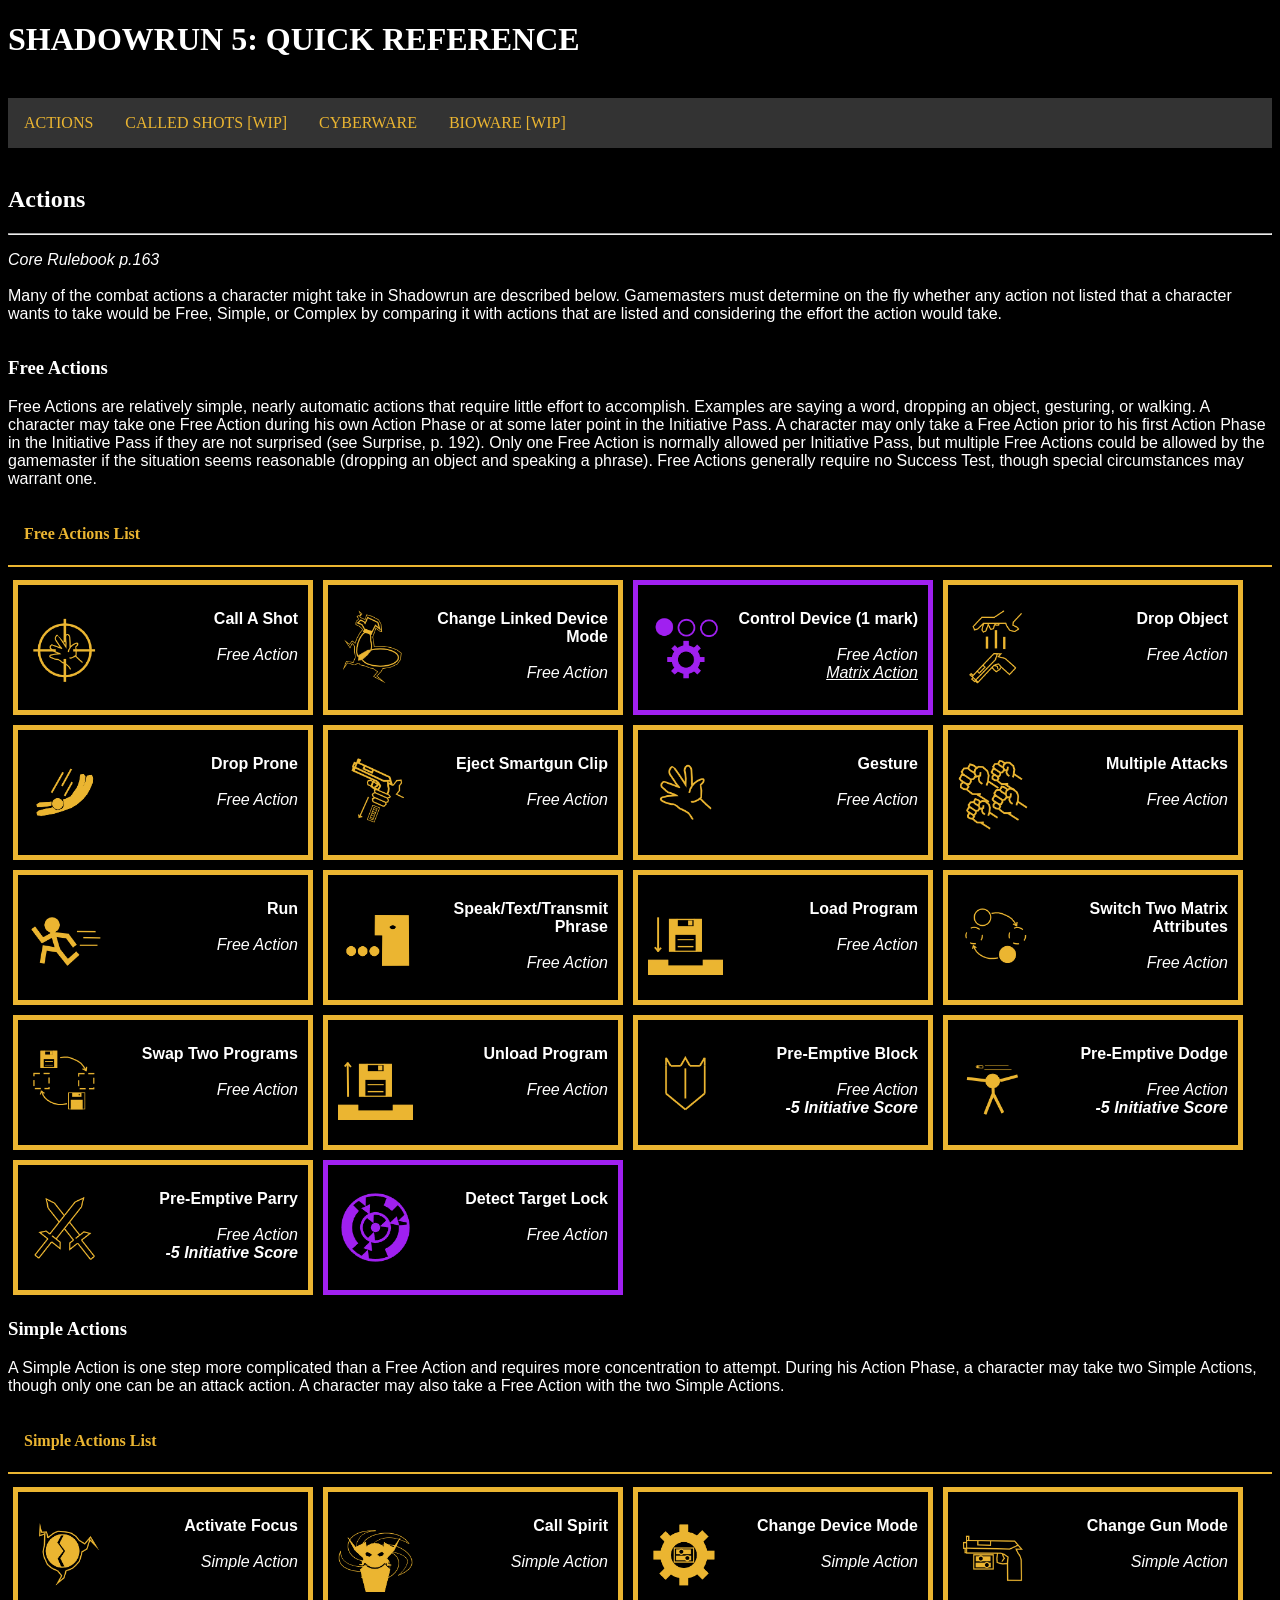
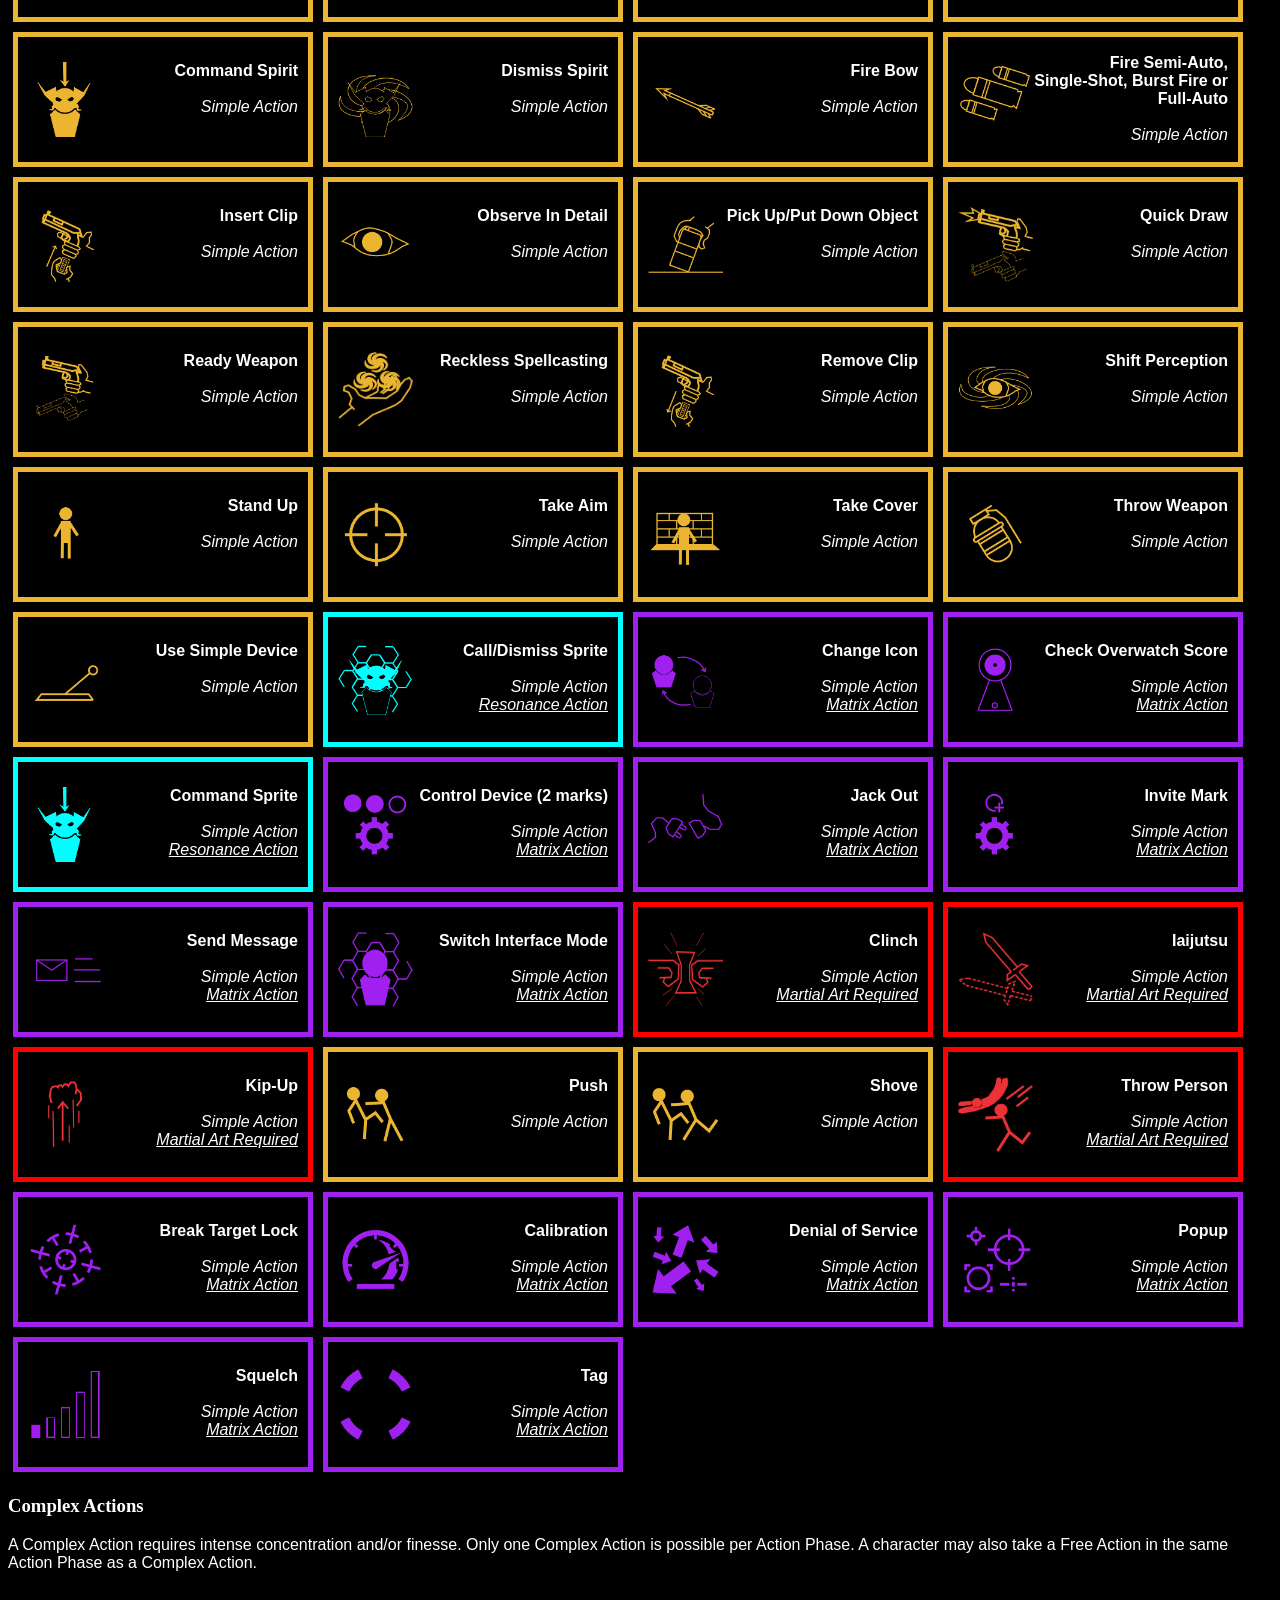
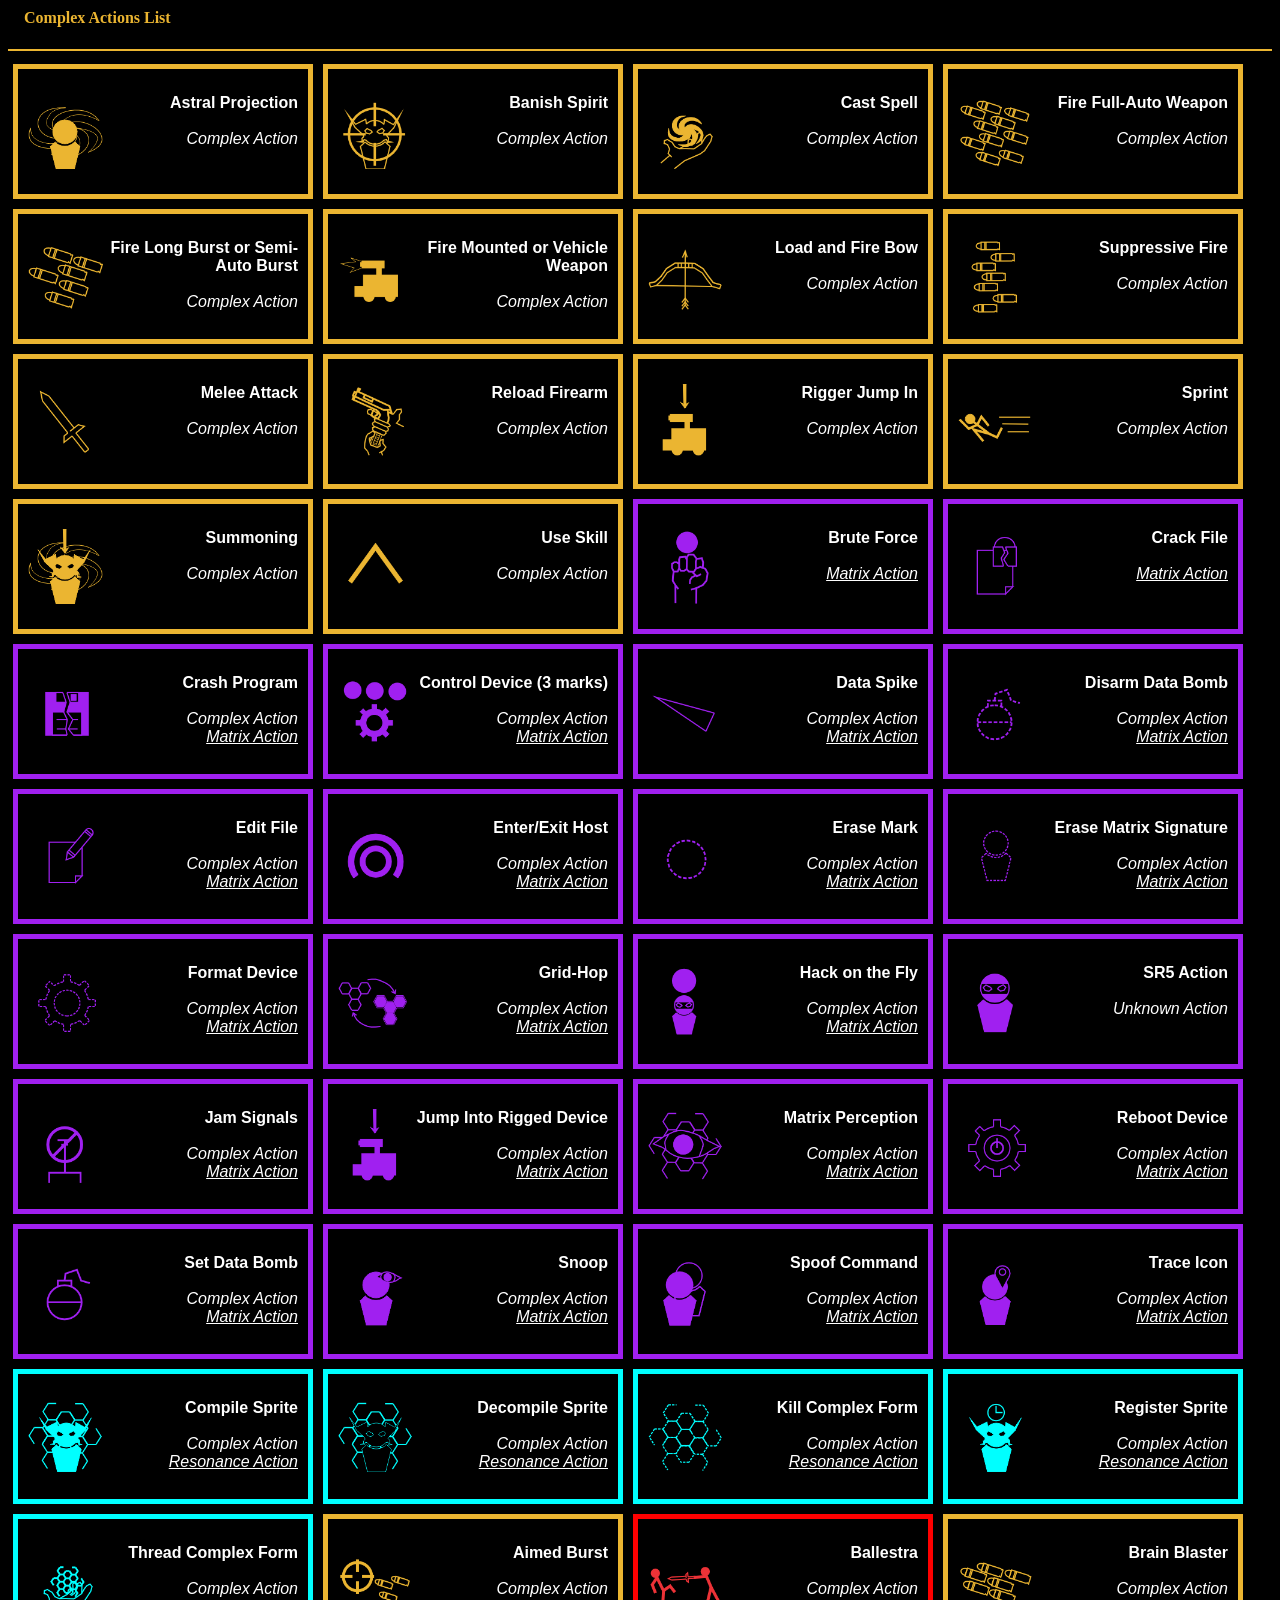
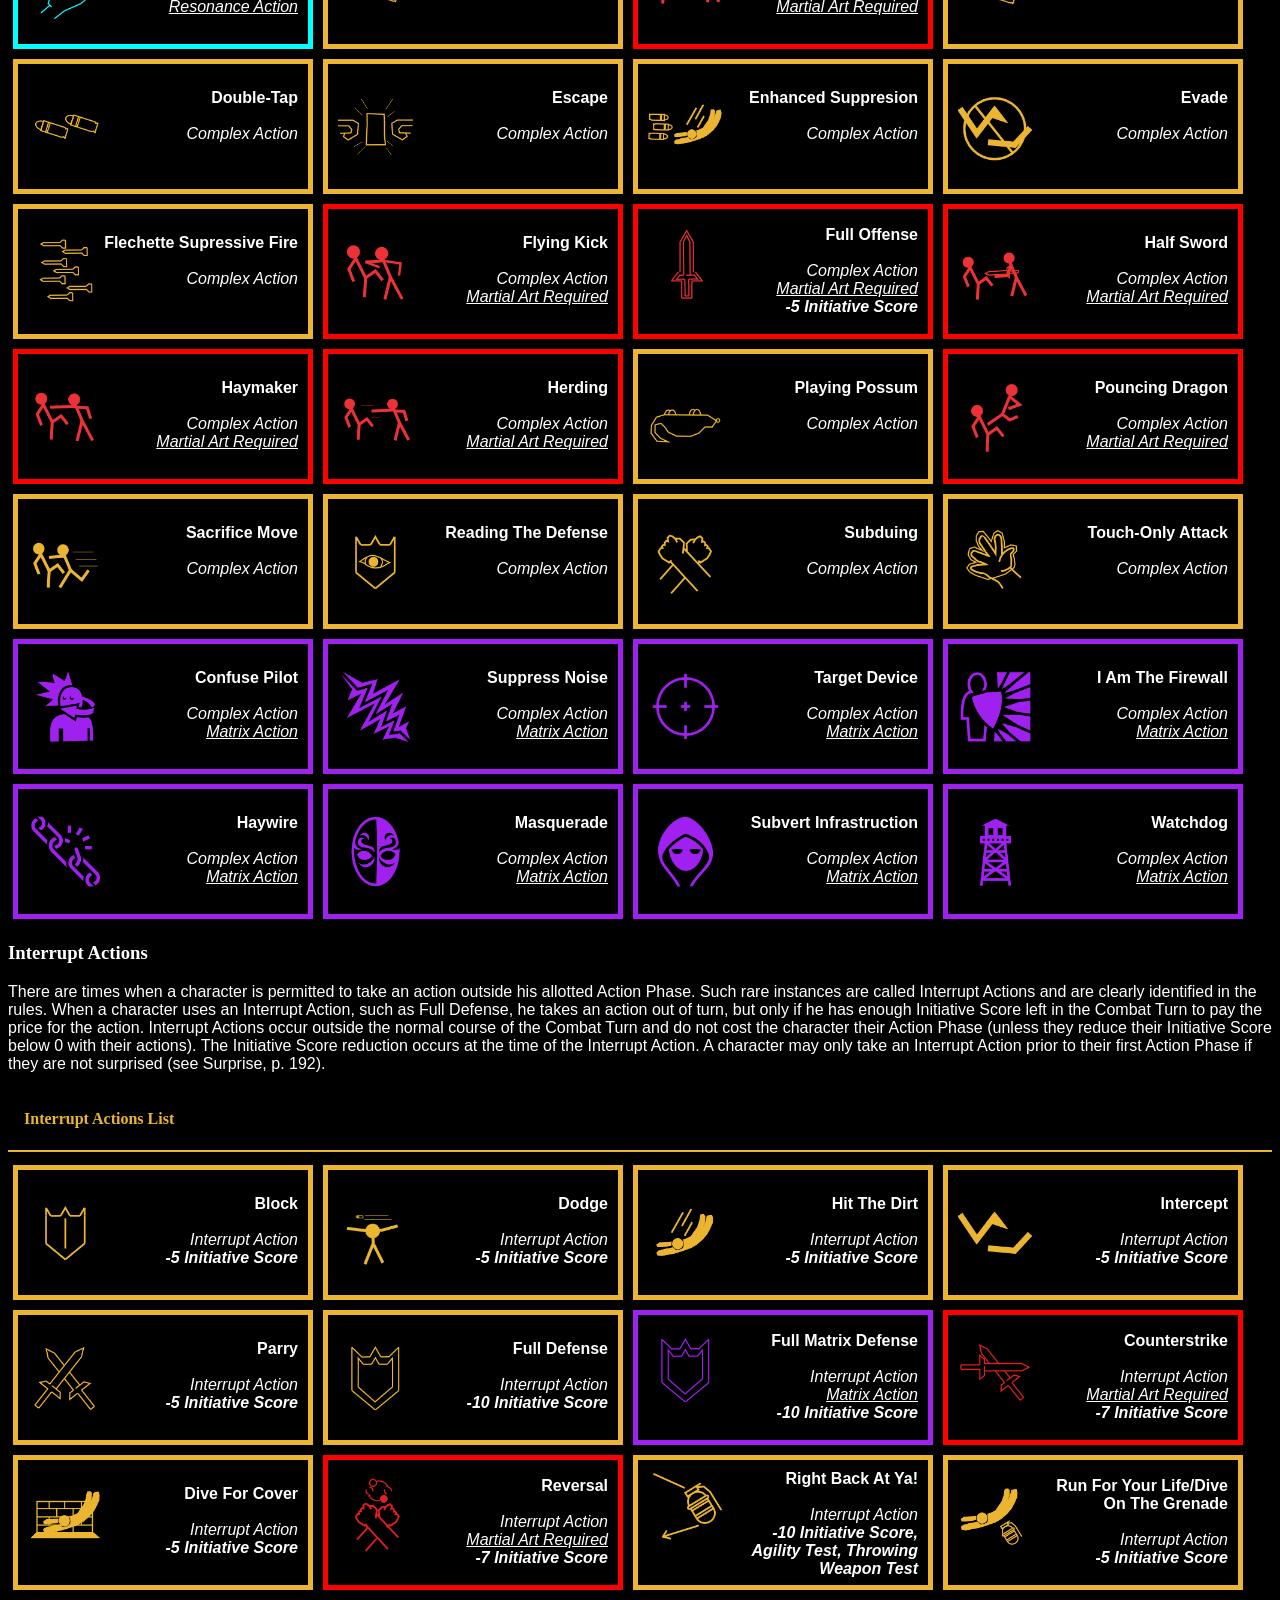
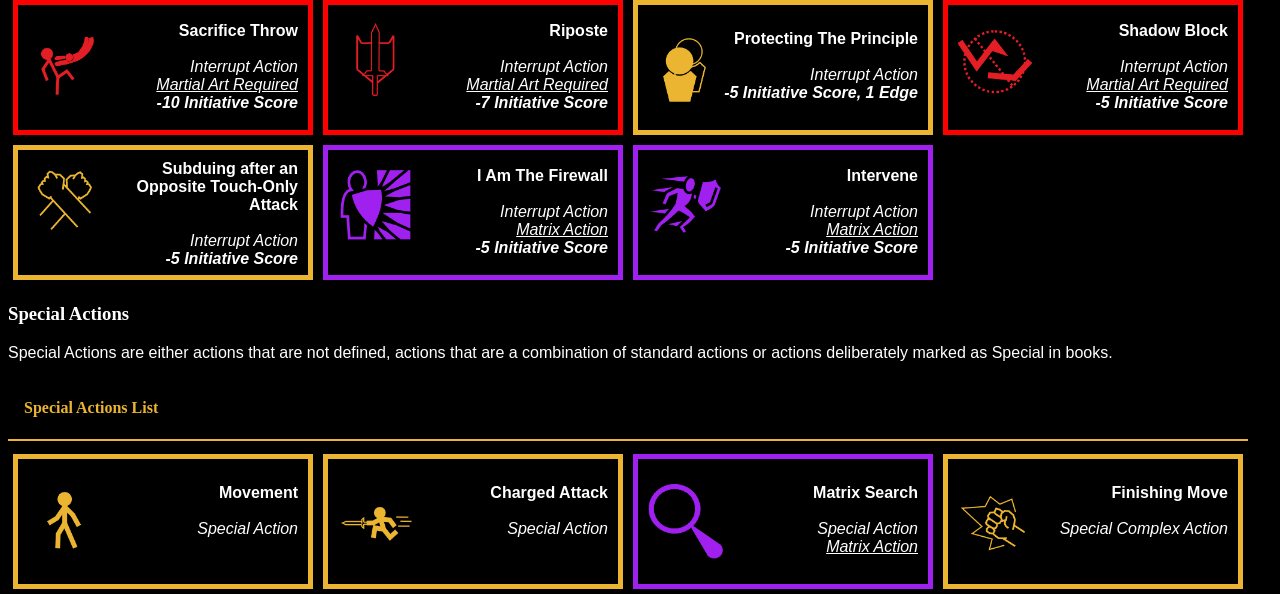
==== commit d3cc0846: "site rewrite with js; added cyberware page; added rigger5 and killcode actions" ====
--- a/sr_quickref_actions.htm
+++ b/sr_quickref_actions.htm
@@ -3,6 +3,7 @@
 
 <head>
     <title>SR5: Quick Reference</title>
+    <link rel="icon" type="icon" href="images/favicon.png">
     <link rel="stylesheet" href="styles.css"> <meta name="viewport" content="width=device-width, initial-scale=1.0">
 </head>
 
@@ -11,9 +12,12 @@
     <br>
 
     <nav style="text-align:left" class="stand">
-        <a href="sr_quickref_actions.htm">ACTIONS</a>
-        <a href="sr_quickref_calledshots.htm">CALLED SHOTS [WIP]</a>
-        <a href="sr_quickref_actions.htm">CYBERWARE [WIP]</a>
+        <ul>
+            <li><a href="sr_quickref_actions.htm">ACTIONS</a></li>
+            <li><a href="sr_quickref_actions.htm">CALLED SHOTS [WIP]</a></li>
+            <li><a href="sr_quickref_cyberware.html">CYBERWARE</a></li>
+            <li><a href="sr_quickref_actions.htm">BIOWARE [WIP]</a></li>
+        </ul>
     </nav>
 <br>
 
@@ -43,24 +47,8 @@
     <section class="free_action">
         <h4>Free Actions List</h4>
         <hr color="#ebb531">
-            <div class="free_action">
-                <button type=button, class="button button_action", onclick=window.action_callashot.showModal()><img src="images/action_callashot.png"><b>Call A Shot</b><br><br><i>Free Action</i></button> 
-                <button type=button, class="button button_action", onclick=window.action_cldm.showModal()><img src="images/action_cldm.png"><b>Change Linked Device Mode</b><br><br><i>Free Action</i></button>
-                <button type=button, class="button button_matrix", onclick=window.matrix_controldevice.showModal()><img src="images/matrix_controldevice1.png"><b>Control Device (1 mark)</b><br><br><i>Free Action</i><br><i><u>Matrix Action</u></i></button>
-                <button type=button, class="button button_action", onclick=window.action_dropobj.showModal()><img src="images/action_dropobj.png"><b>Drop Object</b><br><br><i>Free Action</i></button>
-                <button type=button, class="button button_action", onclick=window.action_dropprone.showModal()><img src="images/action_dropprone.png"><b>Drop Prone</b><br><br><i>Free Action</i></button>
-                <button type=button, class="button button_action", onclick=window.action_ejectsmc.showModal()><img src="images/action_ejectsmc.png"><b>Eject Smartgun Clip</b><br><br><i>Free Action</i></button>
-                <button type=button, class="button button_action", onclick=window.action_gesture.showModal()><img src="images/action_gesture.png"><b>Gesture</b><br><br><i>Free Action</i></button> 
-                <button type=button, class="button button_action", onclick=window.action_multiattack.showModal()><img src="images/action_multiattack.png"><b>Multiple Attacks</b><br><br><i>Free Action</i></button>
-                <button type=button, class="button button_action", onclick=window.action_run.showModal()><img src="images/action_run.png"><b>Run</b><br><br><i>Free Action</i></button> 
-                <button type=button, class="button button_action", onclick=window.action_talk.showModal()><img src="images/action_talk.png"><b>Speak/Text/Transmit Phrase</b><br><br><i>Free Action</i></button>
-                <button type="button", class="button button_action", onclick=window.special_cyberdeck.showModal()><img src="images/special_cyberdeck1.png"><b>Load Program</b><br><br><i>Free Action</i></button>
-                <button type="button", class="button button_action", onclick=window.special_cyberdeck.showModal()><img src="images/special_cyberdeck2.png"><b>Switch Two Matrix Attributes</b><br><br><i>Free Action</i></button>
-                <button type="button", class="button button_action", onclick=window.special_cyberdeck.showModal()><img src="images/special_cyberdeck3.png"><b>Swap Two Programs</b><br><br><i>Free Action</i></button>
-                <button type="button", class="button button_action", onclick=window.special_cyberdeck.showModal()><img src="images/special_cyberdeck4.png"><b>Unload Program</b><br><br><i>Free Action</i></button>
-                <button type="button", class="button button_action", onclick=window.action_preblock.showModal()><img src="images/action_block.png"><b>Pre-Emptive Block</b><br><br><i>Free Action</i><br><i><b>-5 Initiative Score</b></i></button>   
-                <button type="button", class="button button_action", onclick=window.action_predodge.showModal()><img src="images/action_dodge.png"><b>Pre-Emptive Dodge</b><br><br><i>Free Action</i><br><i><b>-5 Initiative Score</b></i></button>
-                <button type="button", class="button button_action", onclick=window.action_preparry.showModal()><img src="images/action_parry.png"><b>Pre-Emptive Parry</b><br><br><i>Free Action</i><br><i><b>-5 Initiative Score</b></i></button>    
+            <div class="free_action", id="action_free">
+                 
             </div>
     </section>
 
@@ -74,43 +62,8 @@
         <section class="free_action">
             <h4>Simple Actions List</h4>
             <hr color="#ebb531">
-                <div class="free_action">
-                    <button type=button, class="button button_action", onclick=window.action_actfocus.showModal()><img src="images/action_actfocus.png"><b>Activate Focus</b><br><br><i>Simple Action</i></button>
-                    <button type=button, class="button button_action", onclick=window.action_callspirit.showModal()><img src="images/action_callspirit.png"><b>Call Spirit</b><br><br><i>Simple Action</i></button>
-                    <button type=button, class="button button_action", onclick=window.action_cdm.showModal()><img src="images/action_cdm.png"><b>Change Device Mode</b><br><br><i>Simple Action</i></button>
-                    <button type=button, class="button button_action", onclick=window.action_cgm.showModal()><img src="images/action_cgm.png"><b>Change Gun Mode</b><br><br><i>Simple Action</i></button>
-                    <button type=button, class="button button_action", onclick=window.action_commandspirit.showModal()><img src="images/action_commandspirit.png"><b>Command Spirit</b><br><br><i>Simple Action</i></button>
-                    <button type=button, class="button button_action", onclick=window.action_dismissspirit.showModal()><img src="images/action_dismissspirit.png"><b>Dismiss Spirit</b><br><br><i>Simple Action</i></button>
-                    <button type=button, class="button button_action", onclick=window.action_firebow.showModal()><img src="images/action_firebow.png"><b>Fire Bow</b><br><br><i>Simple Action</i></button>
-                    <button type=button, class="button button_action", onclick=window.action_firegun.showModal()><img src="images/action_firegun.png"><b>Fire Semi-Auto, <br>Single-Shot, Burst Fire or Full-Auto</b><br><br><i>Simple Action</i></button>
-                    <button type=button, class="button button_action", onclick=window.action_insertclip.showModal()><img src="images/action_insertclip.png"><b>Insert Clip</b><br><br><i>Simple Action</i></button>
-                    <button type=button, class="button button_action", onclick=window.action_observeindetail.showModal()><img src="images/action_observeindetail.png"><b>Observe In Detail</b><br><br><i>Simple Action</i></button>
-                    <button type=button, class="button button_action", onclick=window.action_pickup.showModal()><img src="images/action_pickup.png"><b>Pick Up/Put Down Object</b><br><br><i>Simple Action</i></button>
-                    <button type=button, class="button button_action", onclick=window.action_quickdraw.showModal()><img src="images/action_quickdraw.png"><b>Quick Draw</b><br><br><i>Simple Action</i></button>
-                    <button type=button, class="button button_action", onclick=window.action_readyweapon.showModal()><img src="images/action_readyweapon.png"><b>Ready Weapon</b><br><br><i>Simple Action</i></button>
-                    <button type=button, class="button button_action", onclick=window.action_reckless.showModal()><img src="images/action_reckless.png"><b>Reckless Spellcasting</b><br><br><i>Simple Action</i></button>
-                    <button type=button, class="button button_action", onclick=window.action_removeclip.showModal()><img src="images/action_removeclip.png"><b>Remove Clip</b><br><br><i>Simple Action</i></button>
-                    <button type=button, class="button button_action", onclick=window.action_shiftperc.showModal()><img src="images/action_shiftperc.png"><b>Shift Perception</b><br><br><i>Simple Action</i></button>
-                    <button type=button, class="button button_action", onclick=window.action_standup.showModal()><img src="images/action_standup.png"><b>Stand Up</b><br><br><i>Simple Action</i></button>
-                    <button type=button, class="button button_action", onclick=window.action_takeaim.showModal()><img src="images/action_takeaim.png"><b>Take Aim</b><br><br><i>Simple Action</i></button>
-                    <button type=button, class="button button_action", onclick=window.action_takecover.showModal()><img src="images/action_takecover.png"><b>Take Cover</b><br><br><i>Simple Action</i></button>
-                    <button type=button, class="button button_action", onclick=window.action_throwweapon.showModal()><img src="images/action_throwweapon.png"><b>Throw Weapon</b><br><br><i>Simple Action</i></button>
-                    <button type=button, class="button button_action", onclick=window.action_usesimpledevice.showModal()><img src="images/action_usesimpledevice.png"><b>Use Simple Device</b><br><br><i>Simple Action</i></button>
-                    <button type=button, class="button button_resonance", onclick=window.matrix_calldissprite.showModal()><img src="images/matrix_calldissprite.png"><b>Call/Dismiss Sprite</b><br><br><i>Simple Action</i><br><i><u>Resonance Action</u></i></button>
-                    <button type=button, class="button button_matrix", onclick=window.matrix_changeicon.showModal()><img src="images/matrix_changeicon.png"><b>Change Icon</b><br><br><i>Simple Action</i><br><i><u>Matrix Action</u></i></button>
-                    <button type=button, class="button button_matrix", onclick=window.matrix_cos.showModal()><img src="images/matrix_cos.png"><b>Check Overwatch Score</b><br><br><i><i>Simple Action</i><br><u>Matrix Action</u></i></button>
-                    <button type=button, class="button button_resonance", onclick=window.matrix_commandsprite.showModal()><img src="images/matrix_commandsprite.png"><b>Command Sprite</b><br><br><i>Simple Action</i><br><i><u>Resonance Action</u></i></button>
-                    <button type=button, class="button button_matrix", onclick=window.matrix_controldevice.showModal()><img src="images/matrix_controldevice2.png"><b>Control Device (2 marks)</b><br><br><i>Simple Action</i><br><i><u>Matrix Action</u></i></button>
-                    <button type=button, class="button button_matrix", onclick=window.matrix_jackout.showModal()><img src="images/matrix_jackout.png"><b>Jack Out</b><br><br><i>Simple Action</i><br><i><u>Matrix Action</u></i></button>
-                    <button type=button, class="button button_matrix", onclick=window.matrix_invitemark.showModal()><img src="images/matrix_invitemark.png"><b>Invite Mark</b><br><br><i>Simple Action</i><br><i><u>Matrix Action</u></i></button>
-                    <button type=button, class="button button_matrix", onclick=window.matrix_sendmessage.showModal()><img src="images/matrix_sendmessage.png"><b>Send Message</b><br><br><i>Simple Action</i><br><i><u>Matrix Action</u></i></button>
-                    <button type=button, class="button button_matrix", onclick=window.matrix_sim.showModal()><img src="images/matrix_sim.png"><b>Switch Interface Mode</b><br><br><i>Simple Action</i><br><i><u>Matrix Action</u></i></button>
-                    <button type="button", class="button button_martial", onclick=window.action_clinch.showModal()><img src="images/action_clinch.png"><b>Clinch</b><br><br><i>Simple Action</i><br><i><u>Martial Art Required</u></i></button>
-                    <button type="button", class="button button_martial", onclick=window.action_iaijutsu.showModal()><img src="images/action_iaijutsu.png"><b>Iaijutsu</b><br><br><i>Simple Action</i><br><i><u>Martial Art Required</u></i></button>
-                    <button type="button", class="button button_martial", onclick=window.action_kipup.showModal()><img src="images/action_kipup.png"><b>Kip-Up</b><br><br><i>Simple Action</i><br><i><u>Martial Art Required</u></i></button>
-                    <button type="button", class="button button_action", onclick=window.action_push.showModal()><img src="images/action_push.png"><b>Push</b><br><br><i>Simple Action</i></button>
-                    <button type="button", class="button button_action", onclick=window.action_shove.showModal()><img src="images/action_shove.png"><b>Shove</b><br><br><i>Simple Action</i></button>
-                    <button type="button", class="button button_martial", onclick=window.action_throwperson.showModal()><img src="images/action_throwperson.png"><b>Throw Person</b><br><br><i>Simple Action</i><br><i><u>Martial Art Required</u></i></button>
+                <div class="free_action", id="action_simple">
+                    
                 </div>
     </section>
 
@@ -122,67 +75,8 @@
 <section class="free_action">
 <h4>Complex Actions List</h4>
 <hr color="#ebb531">
-<div class="free_action">
-    <button type=button, class="button button_action", onclick=window.action_astralproj.showModal()><img src="images/action_astralproj.png"><b>Astral Projection</b><br><br><i>Complex Action</i></button>
-    <button type=button, class="button button_action", onclick=window.action_banishspirit.showModal()><img src="images/action_banishspirit.png"><b>Banish Spirit</b><br><br><i>Complex Action</i></button>
-    <button type=button, class="button button_action", onclick=window.action_castspell.showModal()><img src="images/action_castspell.png"><b>Cast Spell</b><br><br><i>Complex Action</i></button>
-    <button type=button, class="button button_action", onclick=window.action_firefullauto.showModal()><img src="images/action_firefullauto.png"><b>Fire Full-Auto Weapon</b><br><br><i>Complex Action</i></button>
-    <button type=button, class="button button_action", onclick=window.action_firelongburst.showModal()><img src="images/action_firelongburst.png"><b>Fire Long Burst or Semi-Auto Burst</b><br><br><i>Complex Action</i></button>
-    <button type=button, class="button button_action", onclick=window.action_firemounted.showModal()><img src="images/action_firemounted.png"><b>Fire Mounted or Vehicle Weapon</b><br><br><i>Complex Action</i></button>
-    <button type=button, class="button button_action", onclick=window.action_loadfirebow.showModal()><img src="images/action_loadfirebow.png"><b>Load and Fire Bow</b><br><br><i>Complex Action</i></button>
-    <button type=button, class="button button_action", onclick=window.action_suppressive.showModal()><img src="images/action_suppressive.png"><b>Suppressive Fire</b><br><br><i>Complex Action</i></button>
-    <button type=button, class="button button_action", onclick=window.action_melee.showModal()><img src="images/action_melee.png"><b>Melee Attack</b><br><br><i>Complex Action</i></button>
-    <button type=button, class="button button_action", onclick=window.action_reload.showModal()><img src="images/action_reload.png"><b>Reload Firearm</b><br><br><i>Complex Action</i></button>
-    <button type=button, class="button button_action", onclick=window.action_riggerjumpin.showModal()><img src="images/action_riggerjumpin.png"><b>Rigger Jump In</b><br><br><i>Complex Action</i></button>
-    <button type=button, class="button button_action", onclick=window.action_sprint.showModal()><img src="images/action_sprint.png"><b>Sprint</b><br><br><i>Complex Action</i></button>
-    <button type=button, class="button button_action", onclick=window.action_summon.showModal()><img src="images/action_summon.png"><b>Summoning</b><br><br><i>Complex Action</i></button>
-    <button type=button, class="button button_action", onclick=window.action_useskill.showModal()><img src="images/action_useskill.png"><b>Use Skill</b><br><br><i>Complex Action</i></button>
-    <button type=button, class="button button_matrix", onclick=window.matrix_bruteforce.showModal()><img src="images/matrix_bruteforce.png"><b>Brute Force</b><br><br><i><u>Matrix Action</u></i></button>
-    <button type=button, class="button button_matrix", onclick=window.matrix_crackfile.showModal()><img src="images/matrix_crackfile.png"><b>Crack File</b><br><br><i><u>Matrix Action</u></i></button>
-    <button type=button, class="button button_matrix", onclick=window.matrix_crashprogram.showModal()><img src="images/matrix_crashprogram.png"><b>Crash Program</b><br><br><i>Complex Action</i><br><i><u>Matrix Action</u></i></button>
-    <button type=button, class="button button_matrix", onclick=window.matrix_controldevice.showModal()><img src="images/matrix_controldevice3.png"><b>Control Device (3 marks)</b><br><br><i>Complex Action</i><br><i><u>Matrix Action</u></i></button>
-    <button type=button, class="button button_matrix", onclick=window.matrix_dataspike.showModal()><img src="images/matrix_dataspike.png"><b>Data Spike</b><br><br><i>Complex Action</i><br><i><u>Matrix Action</u></i></button>
-    <button type=button, class="button button_matrix", onclick=window.matrix_disarmdatabomb.showModal()><img src="images/matrix_disarmdatabomb.png"><b>Disarm Data Bomb</b><br><br><i>Complex Action</i><br><i><u>Matrix Action</u></i></button>
-    <button type=button, class="button button_matrix", onclick=window.matrix_editfile.showModal()><img src="images/matrix_editfile.png"><b>Edit File</b><br><br><i>Complex Action</i><br><i><u>Matrix Action</u></i></button>
-    <button type=button, class="button button_matrix", onclick=window.matrix_enterexithost.showModal()><img src="images/matrix_enterexithost.png"><b>Enter/Exit Host</b><br><br><i>Complex Action</i><br><i><u>Matrix Action</u></i></button>
-    <button type=button, class="button button_matrix", onclick=window.matrix_erasemark.showModal()><img src="images/matrix_erasemark.png"><b>Erase Mark</b><br><br><i>Complex Action</i><br><i><u>Matrix Action</u></i></button>
-    <button type=button, class="button button_matrix", onclick=window.matrix_erasesign.showModal()><img src="images/matrix_erasesign.png"><b>Erase Matrix Signature</b><br><br><i>Complex Action</i><br><i><u>Matrix Action</u></i></button>
-    <button type=button, class="button button_matrix", onclick=window.matrix_formatdevice.showModal()><img src="images/matrix_formatdevice.png"><b>Format Device</b><br><br><i>Complex Action</i><br><i><u>Matrix Action</u></i></button>
-    <button type=button, class="button button_matrix", onclick=window.matrix_gridhop.showModal()><img src="images/matrix_gridhop.png"><b>Grid-Hop</b><br><br><i>Complex Action</i><br><i><u>Matrix Action</u></i></button>
-    <button type=button, class="button button_matrix", onclick=window.matrix_hackonthefly.showModal()><img src="images/matrix_hackonthefly.png"><b>Hack on the Fly</b><br><br><i>Complex Action</i><br><i><u>Matrix Action</u></i></button>
-    <button type=button, class="button button_matrix", onclick=window.matrix_hide.showModal()><img src="images/matrix_hide.png"><b>Hide</b><br><br><i>Complex Action</i><br><i><u>Matrix Action</u></i></button>
-    <button type=button, class="button button_matrix", onclick=window.matrix_jamsignals.showModal()><img src="images/matrix_jamsignals.png"><b>Jam Signals</b><br><br><i>Complex Action</i><br><i><u>Matrix Action</u></i></button>
-    <button type=button, class="button button_matrix", onclick=window.matrix_jird.showModal()><img src="images/matrix_jird.png"><b>Jump Into Rigged Device</b><br><br><i>Complex Action</i><br><i><u>Matrix Action</u></i></button>
-    <button type=button, class="button button_matrix", onclick=window.matrix_perception.showModal()><img src="images/matrix_perception.png"><b>Matrix Perception</b><br><br><i>Complex Action</i><br><i><u>Matrix Action</u></i></button>
-    <button type=button, class="button button_matrix", onclick=window.matrix_reboot.showModal()><img src="images/matrix_reboot.png"><b>Reboot Device</b><br><br><i>Complex Action</i><br><i><u>Matrix Action</u></i></button>
-    <button type=button, class="button button_matrix", onclick=window.matrix_sdb.showModal()><img src="images/matrix_sdb.png"><b>Set Data Bomb</b><br><br><i><i>Complex Action</i><br><u>Matrix Action</u></i></button>
-    <button type=button, class="button button_matrix", onclick=window.matrix_snoop.showModal()><img src="images/matrix_snoop.png"><b>Snoop</b><br><br><i>Complex Action</i><br><i><u>Matrix Action</u></i></button>
-    <button type=button, class="button button_matrix", onclick=window.matrix_spoofcom.showModal()><img src="images/matrix_spoofcom.png"><b>Spoof Command</b><br><br><i>Complex Action</i><br><i><u>Matrix Action</u></i></button>
-    <button type=button, class="button button_matrix", onclick=window.matrix_traceicon.showModal()><img src="images/matrix_traceicon.png"><b>Trace Icon</b><br><br><i>Complex Action</i><br><i><u>Matrix Action</u></i></button>
-    <button type=button, class="button button_resonance", onclick=window.matrix_compilesprite.showModal()><img src="images/matrix_compilesprite.png"><b>Compile Sprite</b><br><br><i>Complex Action</i><br><i><u>Resonance Action</u></i></button>
-    <button type=button, class="button button_resonance", onclick=window.matrix_decompilesprite.showModal()><img src="images/matrix_decompilesprite.png"><b>Decompile Sprite</b><br><br><i>Complex Action</i><br><i><u>Resonance Action</u></i></button>
-    <button type=button, class="button button_resonance", onclick=window.matrix_killcf.showModal()><img src="images/matrix_killcf.png"><b>Kill Complex Form</b><br><br><i>Complex Action</i><br><i><u>Resonance Action</u></i></button>
-    <button type=button, class="button button_resonance", onclick=window.matrix_registersprite.showModal()><img src="images/matrix_registersprite.png"><b>Register Sprite</b><br><br><i>Complex Action</i><br><i><u>Resonance Action</u></i></button>
-    <button type=button, class="button button_resonance", onclick=window.matrix_threadcf.showModal()><img src="images/matrix_threadcf.png"><b>Thread Complex Form</b><br><br><i>Complex Action</i><br><i><u>Resonance Action</u></i></button>
-    <button type="button", class="button button_action", onclick=window.action_aimburst.showModal()><img src="images/action_aimburst.png"><b>Aimed Burst</b><br><br><i>Complex Action</i></button>
-    <button type="button", class="button button_martial", onclick=window.action_ballestra.showModal()><img src="images/action_ballestra.png"><b>Ballestra</b><br><br><i>Complex Action</i><br><i><u>Martial Art Required</u></i></button>
-    <button type="button", class="button button_action", onclick=window.action_brainblast.showModal()><img src="images/action_brainblast.png"><b>Brain Blaster</b><br><br><i>Complex Action</i></button>
-    <button type="button", class="button button_action", onclick=window.action_doubletap.showModal()><img src="images/action_doubletap.png"><b>Double-Tap</b><br><br><i>Complex Action</i></button>
-    <button type="button", class="button button_action", onclick=window.action_escape.showModal()><img src="images/action_escape.png"><b>Escape</b><br><br><i>Complex Action</i></button>
-    <button type="button", class="button button_action", onclick=window.action_enhsup.showModal()><img src="images/action_enhsup.png"><b>Enhanced Suppresion</b><br><br><i>Complex Action</i></button>
-    <button type="button", class="button button_action", onclick=window.action_evade.showModal()><img src="images/action_evade.png"><b>Evade</b><br><br><i>Complex Action</i></button>
-    <button type="button", class="button button_action", onclick=window.action_flechette.showModal()><img src="images/action_flechette.png"><b>Flechette Supressive Fire</b><br><br><i>Complex Action</i></button>
-    <button type="button", class="button button_martial", onclick=window.action_flyingkick.showModal()><img src="images/action_flyingkick.png"><b>Flying Kick</b><br><br><i>Complex Action</i><br><i><u>Martial Art Required</u></i></button>
-    <button type="button", class="button button_martial", onclick=window.action_fulloffense.showModal()><img src="images/action_fulloffense.png"><b>Full Offense</b><br><br><i>Complex Action</i><br><i><u>Martial Art Required</u></i><br><i><b>-5 Initiative Score</b></i></button>
-    <button type="button", class="button button_martial", onclick=window.action_halfsword.showModal()><img src="images/action_halfsword.png"><b>Half Sword</b><br><br><i>Complex Action</i><br><i><u>Martial Art Required</u></i></button>
-    <button type="button", class="button button_martial", onclick=window.action_haymaker.showModal()><img src="images/action_haymaker.png"><b>Haymaker</b><br><br><i>Complex Action</i><br><i><u>Martial Art Required</u></i></button>
-    <button type="button", class="button button_martial", onclick=window.action_herding.showModal()><img src="images/action_herding.png"><b>Herding</b><br><br><i>Complex Action</i><br><i><u>Martial Art Required</u></i></button>
-    <button type="button", class="button button_action", onclick=window.action_playingpossum.showModal()><img src="images/action_playingpossum.png"><b>Playing Possum</b><br><br><i>Complex Action</i></button>
-    <button type="button", class="button button_martial", onclick=window.action_pouncedragon.showModal()><img src="images/action_pouncedragon.png"><b>Pouncing Dragon</b><br><br><i>Complex Action</i><br><i><u>Martial Art Required</u></i></button>
-    <button type="button", class="button button_action", onclick=window.action_sacrificemove.showModal()><img src="images/action_sacrificemove.png"><b>Sacrifice Move</b><br><br><i>Complex Action</i></button>
-    <button type="button", class="button button_action", onclick=window.action_readthedef.showModal()><img src="images/action_readthedef.png"><b>Reading The Defense</b><br><br><i>Complex Action</i></button>
-    <button type="button", class="button button_action", onclick=window.action_subduing.showModal()><img src="images/action_subduing.png"><b>Subduing</b><br><br><i>Complex Action</i></button>
-    <button type="button", class="button button_action", onclick=window.action_touchonlyattack.showModal()><img src="images/action_touchonlyattack.png"><b>Touch-Only Attack</b><br><br><i>Complex Action</i></button>
+<div class="free_action", id="action_complex">
+    
 </div>
 </section>
 
@@ -201,24 +95,8 @@
 <section class="free_action">
     <h4>Interrupt Actions List</h4>
     <hr color="#ebb531">
-    <div class="free_action">
-        <button type=button, class="button button_action", onclick=window.action_block.showModal()><img src="images/action_block.png"><b>Block</b><br><br><i>Interrupt Action</i><br><i><b>-5 Initiative Score</b></i></button>
-        <button type=button, class="button button_action", onclick=window.action_dodge.showModal()><img src="images/action_dodge.png"><b>Dodge</b><br><br><i>Interrupt Action</i><br><i><b>-5 Initiative Score</b></i></button>
-        <button type=button, class="button button_action", onclick=window.action_hitthedirt.showModal()><img src="images/action_dropprone.png"><b>Hit The Dirt</b><br><br><i>Interrupt Action</i><br><i><b>-5 Initiative Score</b></i></button>
-        <button type=button, class="button button_action", onclick=window.action_intercept.showModal()><img src="images/action_intercept.png"><b>Intercept</b><br><br><i>Interrupt Action</i><br><i><b>-5 Initiative Score</b></i></button>
-        <button type=button, class="button button_action", onclick=window.action_parry.showModal()><img src="images/action_parry.png"><b>Parry</b><br><br><i>Interrupt Action</i><br><i><b>-5 Initiative Score</b></i></button>
-        <button type=button, class="button button_action", onclick=window.action_fulldefense.showModal()><img src="images/action_fulldefense.png"><b>Full Defense</b><br><br><i>Interrupt Action</i><br><i><b>-10 Initiative Score</b></i></button>
-        <button type=button, class="button button_matrix", onclick=window.matrix_fmd.showModal()><img src="images/matrix_fmd.png"><b>Full Matrix Defense</b><br><br><i>Interrupt Action</i><br><i><u>Matrix Action</u></i><br><i><b>-10 Initiative Score</b></i></button>
-        <button type="button", class="button button_martial", onclick=window.action_counterstrike.showModal()><img src="images/action_counterstrike.png"><b>Counterstrike</b><br><br><i>Interrupt Action</i><br><i><u>Martial Art Required</u></i><br><i><b>-7 Initiative Score</b></i></button>
-        <button type="button", class="button button_action", onclick=window.action_diveforcover.showModal()><img src="images/action_diveforcover.png"><b>Dive For Cover</b><br><br><i>Interrupt Action</i><br><i><b>-5 Initiative Score</b></i></button>
-        <button type="button", class="button button_martial", onclick=window.action_reversal.showModal()><img src="images/action_reversal.png"><b>Reversal</b><br><br><i>Interrupt Action</i><br><i><u>Martial Art Required</u></i><br><i><b>-7 Initiative Score</b></i></button>
-        <button type="button", class="button button_action", onclick=window.action_rightbackatya.showModal()><img src="images/action_rightbackatya.png"><b>Right Back At Ya!</b><br><br><i>Interrupt Action</i><br><i><b>-10 Initiative Score, Agility Test, Throwing Weapon Test</b></i></button>
-        <button type="button", class="button button_action", onclick=window.action_divegrenade.showModal()><img src="images/action_divegrenade.png"><b>Run For Your Life/Dive On The Grenade</b><br><br><i>Interrupt Action</i><br><i><b>-5 Initiative Score</b></i></button>
-        <button type="button", class="button button_martial", onclick=window.action_sacrificethrow.showModal()><img src="images/action_sacrificethrow.png"><b>Sacrifice Throw</b><br><br><i>Interrupt Action</i><br><i><u>Martial Art Required</u></i><br><i><b>-10 Initiative Score</b></i></button>
-        <button type="button", class="button button_martial", onclick=window.action_riposte.showModal()><img src="images/action_riposte.png"><b>Riposte</b><br><br><i>Interrupt Action</i><br><i><u>Martial Art Required</u></i><br><i><b>-7 Initiative Score</b></i></button>
-        <button type="button", class="button button_action", onclick=window.action_protecttheprinciple.showModal()><img src="images/action_protecttheprinciple.png"><b>Protecting The Principle</b><br><br><i>Interrupt Action</i><br><i><b>-5 Initiative Score, 1 Edge</b></i></button>
-        <button type="button", class="button button_martial", onclick=window.action_shadowblock.showModal()><img src="images/action_shadowblock.png"><b>Shadow Block</b><br><br><i>Interrupt Action</i><br><i><u>Martial Art Required</u></i><br><i><b>-5 Initiative Score</b></i></button>
-        <button type="button", class="button button_action", onclick=window.action_subduing.showModal()><img src="images/action_subduing.png"><b>Subduing after an Opposite Touch-Only Attack</b><br><br><i>Interrupt Action</i><br><i><b>-5 Initiative Score</b></i></button>
+    <div class="free_action", id="action_interrupt">
+        
     </div>
 </section>
 
@@ -229,3277 +107,34 @@
     <section class="free_action">
     <h4>Special Actions List</h4>
     <hr color="#ebb531">
-    <div class="free_action">
-        <button type=button, class="button button_action"><img src="images/special_movement.png"><b>Movement</b><br><br><i>Special Action</i></button>
-        <button type="button", class="button button_action"><img src="images/special_charge.png"><b>Charged Attack</b><br><br><i>Special Action</i></button>
-        <button type=button, class="button button_matrix", onclick=window.matrix_search.showModal()><img src="images/matrix_search.png"><b>Matrix Search</b><br><br><i>Special Action</i><br><i><u>Matrix Action</u></i></button>
-        <button type="button", class="button button_action", onclick=window.action_finishingmove.showModal()><img src="images/action_finishingmove.png"><b>Finishing Move</b><br><br><i>Special Complex Action</i></button>
+    <div class="free_action", id="action_special">
+        
     </div>
 </section>
 </article>
 
-
-
-<!--FREE ACTIONS LIST STARTS HERE-->
-
-<!--Call a Shot-->
-<dialog class="dialog", id="action_callashot">
+<!--Template for dialogs, controlled by js-->
+<dialog class="dialog", id="action_template">
     <article>
-    <header class="stand">
-    <h2>Call A Shot</h2>
-    <hr>
-    <p>Core Rulebook, p.163 <br> <i>Free Action</i> <br></p>
-    </header>
-    <section>
-    <p>A character may call a shot (aim for a vulnerable portion of a target) with this Free Action; see Called Shots,
-    p. 178. This action must be combined with a Fire Weapon, Throw Weapon, or Melee Attack Action.</p>
-    </section>
+        <header class="stand">
+            <h2><span id="title">SR5 Action</span></h2>
+            <hr>
+            <p><span id="book_src">Core Rulebook, p.0</span><br><i><span id="action_type">Unknown Action</span></i></p>
+            <p><i><u><span id="action_detail1">Action Detail 1</span></u></i></p>
+            <p><i><u><span id="action_detail2">Action Detail 2</span></u></i></p>
+        </header>
+        <section>
+            <p><span id="description">Something a character can do. If you see this text, the code has been fragged up.</span></p>
+        </section>
     </article>
-    <form method="dialog">
-        <button>Back to Quick Ref</button>
-    </form>
 </dialog>
 
-<!--Change Linked Device Mode-->
-<dialog class="dialog", id="action_cldm">
-    <article>
-        <header class="stand">
-            <h2>Change Linked Device Mode</h2>
-            <hr>
-            <p>Core Rulebook, p.163 <br> <i>Free Action</i> <br></p>
-        </header>
-        <section>
-            <p>A character may use a Free Action to activate, deactivate, or switch the mode on any device that he is linked
-            to by a direct neural interface through either a wired or
-            wireless link. This includes activating cyberware, changing a smartgun’s firing mode, changing
-            a smartlinked shotgun’s choke, deactivating thermographic vision, switching
-            a commlink to hidden mode, turning a device’s wireless functionality off, and so
-            on. Note that it takes longer to interact
-            with some devices, as noted in individual gear descriptions.</p>
-        </section>
-    </article>
-    <form method="dialog">
-        <button>Back to Quick Ref</button>
-    </form>
-</dialog>
-
-<!--Control Device-->
-<dialog class="dialog", id="matrix_controldevice">
-    <article>
-        <header class="stand">
-            <h2>Control Device</h2>
-            <hr>
-            <p>Core Rulebook, p.238 <br> <i>Variable Action</i> <br><br> <u><i>Matrix Action</i></u> <br><br> 
-            <b>Marks Required:</b> varies <br> <b>Test:</b>  (as action) [Data Processing (or special)] v. (as action) or Electronic Warfare + Intuition [Sleaze] v. Intuition + Firewall</p>
-        </header>
-        <section>
-            <p>You perform an action through a device you control
-            (or at least control sufficiently), using your commlink or
-            deck like a remote control or video-game controller. The
-            dice pool of any test you make using this action uses the
-            rating of the appropriate skill and attribute you would use
-            if you were performing the action normally. For example,
-            firing a drone-mounted weapon at a target requires a
-            Gunnery + Agility test, and using a remote underwater
-            welder calls for a Nautical Mechanic + Logic test. All actions you take while controlling a device use either the
-            normal limit for that action or your Data Processing rating,
-            whichever is lower. If there is no test associated with the
-            action you want the device to perform (such as unlocking
-            a maglock or ejecting a clip from a pistol), you must succeed in an Electronic Warfare + Intuition [Sleaze] v. Intuition + Firewall test to perform the action. <br><br>
-            You can use this action to control multiple devices
-            at once. If you are the owner of all devices being commanded and they are all being commanded to do exactly the same thing, taking this action costs nothing extra.
-            Otherwise, you must split your dice pool into a number
-            of groups equal to the number of devices you want to
-            control with a single action. <br><br>
-            The type of action this is (i.e., Free, Simple, Standard,
-            and Complex) is the same as the type of action attempted with the device, and it requires 1 mark for Free Actions, 2 marks for Simple Actions, and 3 marks for Standard or Complex Actions. <br><br>
-            This action is a Sleaze action whenever you use your
-            Sleaze as a limit in the test, which incurs the same risk
-            of Overwatch Score and consequences of failure as all
-            Sleaze actions.</p>
-        </section>
-    </article>
-    <form method="dialog">
-        <button>Back to Quick Ref</button>
-    </form>
-</dialog>
-
-<!--Drop Object-->
-<dialog class="dialog", id="action_dropobj">
-    <article>
-        <header class="stand">
-            <h2>Drop Object</h2>
-            <hr>
-            <p>Core Rulebook, p.163 <br> <i>Free Action</i> <br></p>
-        </header>
-        <section>
-            <p>A character may drop a held object as a Free Action. If he is holding an object in each hand, he may drop both objects
-            as a single Free Action. At the gamemasters discretion, dropped items may suffer damage from being dropped if
-            they are fragile or dropped in a hostile
-            environment.</p>
-        </section>
-    </article>
-    <form method="dialog">
-        <button>Back to Quick Ref</button>
-    </form>
-</dialog>
-
-<!--Drop Prone-->
-<dialog class="dialog", id="action_dropprone">
-    <article>
-        <header class="stand">
-            <h2>Drop Prone</h2>
-            <hr>
-            <p>Core Rulebook, p.164 <br> <i>Free Action</i> <br></p>
-        </header>
-        <section>
-            <p>A character may kneel or drop prone as a Free Action,
-            as long as he is not surprised (see Surprise, p. 192). A
-            character who is surprised may not drop prone.</p>
-        </section>
-    </article>
-    <form method="dialog">
-        <button>Back to Quick Ref</button>
-    </form>
-</dialog>
-
-<!--Eject Smartgun Clip-->
-<dialog class="dialog", id="action_ejectsmc">
-   <article>
-    <header class="stand">
-        <h2>Eject Smartgun Clip</h2>
-        <hr>
-        <p>Core Rulebook, p.164 <br> <i>Free Action</i> <br></p>
-    </header>
-        <section>
-            <p>A character linked to a ready smartgun may use a mental command to eject the weapon’s clip. It still takes a 
-            separate Simple Action to insert a new, fresh clip (see
-            Smartgun System, p. 433).</p>
-        </section>
-    </article>
-    <form method="dialog">
-        <button>Back to Quick Ref</button>
-    </form>
-</dialog>
-
-<!--Gesture-->
-<dialog class="dialog", id="action_gesture">
-    <article>
-        <header class="stand">
-            <h2>Gesture</h2>
-            <hr>
-            <p>Core Rulebook, p.164 <br> <i>Free Action</i> <br></p>
-        </header>
-        <section>
-            <p>A character may communicate with a few quick gestures as a Free Action. Characters unfamiliar with the
-            gestures may make an Intuition (2) Test to determine what the gesture means.</p>
-        </section>
-    </article>
-    <form method="dialog">
-        <button>Back to Quick Ref</button>
-    </form>
-</dialog>
-
-<!--Multiple Attacks-->
-<dialog class="dialog", id="action_multiattack">
-    <article>
-        <header class="stand">
-            <h2>Multiple Attacks</h2>
-            <hr>
-            <p>Core Rulebook, p.164 <br> <i>Free Action</i> <br></p>
-        </header>
-        <section>
-            <p>A character may use a Free Action to attack multiple targets in a single action (see Multiple Attacks, p. 196) by
-            splitting their dice pool. This action must be combined
-            with a Fire Weapon Action, Throw Weapon Action, Melee
-            Attack Action, Reckless Spellcasting, or Cast Spell Action.</p>
-        </section>
-    </article>
-    <form method="dialog">
-        <button>Back to Quick Ref</button>
-    </form>
-</dialog>
-
-<!--Run-->
-<dialog class="dialog", id="action_run">
-    <article>
-        <header class="stand">
-            <h2>Run</h2>
-            <hr>
-            <p>Core Rulebook, p.164 <br> <i>Free Action</i> <br></p>
-        </header>
-        <section>
-            <p>Running uses a Free Action and inflicts Running movement modifiers. 
-            Running is any movement that exceeds the character’s Walking Movement Rate in a single Combat Turn (see Movement, p. 161).</p>
-        </section>
-    </article>
-    <form method="dialog">
-        <button>Back to Quick Ref</button>
-    </form>
-</dialog>
-
-<!--Speak/Text/Transmit Phrase-->
-<dialog class="dialog", id="action_talk">
-    <article>
-        <header class="stand">
-            <h2>Speak/Text/Transmit Phrase</h2>
-            <hr>
-            <p>Core Rulebook, p.164 <br> <i>Free Action</i> <br></p>
-            </header>
-        <section>
-            <p>One short phrase of verbal communication is a Free
-            Action. If the character wants to speak more, each additional phrase or sentence requires a Free Action. The 
-            gamemaster should be careful to control excessive, unrealistic conversations within the span of a single action
-            during a 3-second Combat Turn. If the gamemaster and players prefer more elaborate communications, parameters should be laid out before the mission begins. 
-            Characters who are equipped to send text messages through a direct neural interface connection with their commlink
-            may also send short messages as a Free Action.</p>
-        </section>
-    </article>
-    <form method="dialog">
-        <button>Back to Quick Ref</button>
-    </form>
-</dialog>
-
-<dialog class="dialog", id="special_cyberdeck">
-    <article>
-        <header class="stand">
-            <h2>Reconfiguring Your Deck</h2>
-            <hr>
-            <p>Core Rulebook, p.227</p>
-            </header>
-        <section>
-            <p>You can reconfigure your deck whenever you like, rebalancing your software loadout, changing the allocation of Matrix attributes 
-                or re-arranging the programs currently available to you. Doing this is a Free Action that you may only perform on your own Action 
-                Phase. This is not a Matrix action. When you reconfigure your deck, you can either switch two of your deck’s Matrix attributes, 
-                or swap a running program with a program you have stored on your deck that is not running. Additionally, you can load a program 
-                you own into a currently unused slot, or unload a program and leave an open slot.
-                <br>
-                For example, let’s say you’re hanging out in JackPoint and some asshat insults your avatar. You’re feeling surly, so you take a 
-                swing at him. You weren’t planning on mixing things up tonight, so at the moment your Attack is 2 and your Data Processing is 5. 
-                You’d prefer them to be the other way around, so you take a Free Action to swap the two attributes before you make your attack. 
-                With your Attack rating at 5, you’ll be able to land the full force of whatever blow you’ve aimed at the mouthy jerk.</p>
-        </section>
-    </article>
-    <form method="dialog">
-        <button>Back to Quick Ref</button>
-    </form>
-</dialog>
-
-<!--Pre-Emptive Block-->
-<dialog class="dialog", id="action_preblock">
-    <article>
-        <header class="stand">
-            <h2>Pre-Emptive Block</h2>
-            <hr>
-            <p>Run & Gun, p.122 <br> <i>Free Action</i> <br><br> <i>-5 Initiative Score</i></p>
-        </header>
-        <section>
-            <p>The character chooses to reduce their Initiative Score
-                by 5 in order to be on the lookout for any incoming attacks to Block. This action allows the character to use the
-                Block Defense option (p. 170, SR5) for an entire Combat
-                Turn for the price of the normal Interrupt Action by making their defense active instead of reactive. This action
-                can only be used during a character’s Action Phase.</p>
-        </section>
-    </article>
-    </article>
-    <form method="dialog">
-        <button>Back to Quick Ref</button>
-    </form>
-</dialog>
-
-<!--Pre-Emptive Dodge-->
-<dialog class="dialog", id="action_predodge">
-    <article>
-        <header class="stand">
-            <h2>Pre-Emptive Dodge</h2>
-            <hr>
-            <p>Run & Gun, p.122 <br> <i>Free Action</i> <br><br> <i>-5 Initiative Score</i></p>
-        </header>
-        <section>
-            <p>The character chooses to reduce their Initiative Score
-                by 5 in order to be on the lookout for any incoming attacks to Dodge. This action allows the character to use the
-                Dodge Defense option (p. 170, SR5) for an entire Combat
-                Turn for the price of the normal Interrupt Action by making their defense active instead of reactive. 
-                This Free Action can only be used during a character’s Action Phase.</p>
-        </section>
-    </article>
-    </article>
-    <form method="dialog">
-        <button>Back to Quick Ref</button>
-    </form>
-</dialog>
-
-<!--Pre-Emptive Parry-->
-<dialog class="dialog", id="action_preparry">
-    <article>
-        <header class="stand">
-            <h2>Pre-Emptive Parry</h2>
-            <hr>
-            <p>Run & Gun, p.122 <br> <i>Free Action</i> <br><br> <i>-5 Initiative Score</i></p>
-        </header>
-        <section>
-            <p>The character chooses to reduce their Initiative Score
-                by 5 in order to be on the lookout for any incoming attacks to Parry. This action allows the character to use the
-                Parry Defense option (p. 170, SR5) for an entire Combat
-                Turn for the price of the normal Interrupt Action by making their defense active instead of reactive. 
-                This Free Action can only be used during a character’s Action Phase.</p>
-        </section>
-    </article>
-    </article>
-    <form method="dialog">
-        <button>Back to Quick Ref</button>
-    </form>
-</dialog>
-
-
-<!--SIMPLE ACTIONS LIST STARTS HERE-->
-
-
-<!--Activate Focus-->
-<dialog class="dialog", id="action_actfocus">
-    <article>
-    <header class="stand">
-        <h2>Activate Focus</h2>
-        <hr>
-        <p>Core Rulebook, p.164 <br> <i>Simple Action</i> <br></p>
-    </header>
-        <section>
-        <p>A character may activate a focus they are carrying with
-        a Simple Action.</p>
-        </section>
-    </article>
-    <form method="dialog">
-        <button>Back to Quick Ref</button>
-    </form>
-</dialog>
-
-<!--Call Spirit-->
-<dialog class="dialog", id="action_callspirit">
-    <article>
-    <header class="stand">
-        <h2>Call Spirit</h2>
-        <hr>
-        <p>Core Rulebook, p.164 <br> <i>Simple Action</i> <br></p>
-    </header>
-    <section>
-        <p>This action is used to call a spirit that has already been
-        summoned and placed on standby.</p>
-    </section>
-    </article>
-    <form method="dialog">
-        <button>Back to Quick Ref</button>
-    </form>
-</dialog>
-
-<!--Change Device Mode-->
-<dialog class="dialog", id="action_cdm">
-    <article>
-    <header class="stand">
-        <h2>Change Device Mode</h2>
-        <hr>
-        <p>Core Rulebook, p.164 <br> <i>Simple Action</i> <br></p>
-    </header>
-    <section>
-        <p>A character may use a Simple Action to activate, deactivate, or change the mode on any device with a simple
-        switch, a virtual button, or a command from a commlink or other control device through either a wired or wireless
-        link. This includes changing a gun’s firing mode, changing
-        a shotgun’s choke, changing vision systems, switching a
-        commlink to hidden mode, turning a device’s wireless functionality off, and so on. It takes longer to interact with
-        some devices; check individual gear descriptions.</p>
-    </section>
-    </article>
-    <form method="dialog">
-        <button>Back to Quick Ref</button>
-    </form>
-</dialog>
-
-<!--Change Gun Mode-->
-<dialog class="dialog", id="action_cgm">
-    <article>
-        <header class="stand">
-            <h2>Change Gun Mode</h2>
-            <hr>
-            <p>Core Rulebook, p.165 <br> <i>Simple Action</i> <br></p>
-        </header>
-        <section>
-            <p>A character holding a ready firearm can change its firing
-            mode via a Simple Action. If the weapon is a properly
-            linked smartgun, it costs only a Free Action to change the
-            mode (see Firearms, p. 424, and Smartgun Systems, p.
-            433). This includes changing a shotgun’s choke if the gun
-            does not have a smartgun link (see Shotguns, p. 429).</p>
-        </section>
-    </article>
-    <form method="dialog">
-        <button>Back to Quick Ref</button>
-    </form>
-</dialog>
-
-<!--Command Spirit-->
-<dialog class="dialog", id="action_commandspirit">
-    <article>
-        <header class="stand">
-            <h2>Command Spirit</h2>
-            <hr>
-            <p>Core Rulebook, p.165 <br> <i>Simple Action</i> <br></p>
-        </header>
-        <section>
-            <p>Issuing a command to a single spirit or group of spirits
-            under a summoner’s control is a Simple Action.</p>
-        </section>
-    </article>
-    <form method="dialog">
-        <button>Back to Quick Ref</button>
-    </form>
-</dialog>
-
-<!--Dismiss Spirit-->
-<dialog class="dialog", id="action_dismissspirit">
-    <article>
-        <header class="stand">
-            <h2>Dismiss Spirit</h2>
-            <hr>
-            <p>Core Rulebook, p.165 <br> <i>Simple Action</i> <br></p>
-        </header>
-        <section>
-            <p>This is the action of freeing a spirit from the summoner’s
-            control. It does not immediately send the spirit back to its
-            home plane but instead frees it to do as it chooses.</p>
-        </section>
-    </article>
-    <form method="dialog">
-        <button>Back to Quick Ref</button>
-    </form>
-</dialog>
-
-<!--Fire Bow-->
-<dialog class="dialog", id="action_firebow">
-    <article>
-        <header class="stand">
-            <h2>Fire Bow</h2>
-            <hr>
-            <p>Core Rulebook, p.165 <br> <i>Simple Action</i> <br></p>
-        </header>
-        <section>
-            <p>Firing a single arrow from a loaded bow is a Simple Action. To nock a single arrow, the character must use the
-            Reload Weapon Simple Action.</p>
-        </section>
-    </article>
-    <form method="dialog">
-        <button>Back to Quick Ref</button>
-    </form>
-</dialog>
-
-<!--Fire Semi-Auto, Single-Shot, Burst Fire or Full-Auto-->
-<dialog class="dialog", id="action_firegun">
-    <article>
-        <header class="stand">
-            <h2>Fire Semi-Auto, Single-Shot, Burst Fire or Full-Auto</h2>
-            <hr>
-            <p>Core Rulebook, p.165 <br> <i>Simple Action</i> <br></p>
-        </header>
-        <section>
-            <p>A character may fire a readied firearm in Semi-Automatic, Single-Shot, Burst-Fire, or Fully-Auto mode via
-            a Simple Action (see Firearms, p. 424) but may not take any other attack actions in the same Action Phase.
-            If a character has one weapon in each hand, he may
-            fire once with each weapon by adding a Multiple Attacks Free Action (see Multiple Attacks, p. 96); the off-hand modifier applies (see Attacking Using Off-Hand
-            Weapon, p. 178). When taken as Simple Actions, Burst
-            Fire fires 3 bullets, while Full-Auto fires 6 bullets.</p>
-            </section>
-    </article>
-    <form method="dialog">
-        <button>Back to Quick Ref</button>
-    </form>
-</dialog>
-
-<!--Insert Clip-->
-<dialog class="dialog", id="action_insertclip">
-    <article>
-        <header class="stand">
-            <h2>Insert Clip</h2>
-            <hr>
-            <p>Core Rulebook, p.165 <br> <i>Simple Action</i> <br></p>
-        </header>
-        <section>
-            <p>A character may insert a fresh clip into a ready firearm
-            by taking a Simple Action, but only if he has first removed the previous clip (see Remove Clip, p. 166, and
-            Reloading Weapons, p. 163).</p>
-        </section>
-    </article>
-    <form method="dialog">
-        <button>Back to Quick Ref</button>
-    </form>
-</dialog>
-
-<!--Observe in Detail-->
-<dialog class="dialog", id="action_observeindetail">
-    <article>
-        <header class="stand">
-            <h2>Observe In Detail</h2>
-            <hr>
-            <p>Core Rulebook, p.165 <br> <i>Simple Action</i> <br></p>
-            </header>
-        <section>
-            <p>A character may make a detailed observation by taking
-            a Simple Action. This allows a Perception Test (see Using Perception, p. 135). <br><br>
-            Note that characters should always be able to observe 
-            what is immediately obvious (gamemaster’s discretion, keeping in mind any perception enhancements
-            the character may have) without having to spend a Simple Action and make a Perception Test. For example, a
-            character might automatically be aware that someone
-            is running toward him with something in hand; however,
-            the gamemaster may decide that the character cannot
-            tell if it is a friend or foe or what is in their hand without
-            taking an Observe in Detail action.</p>
-        </section>
-    </article>
-    <form method="dialog">
-        <button>Back to Quick Ref</button>
-    </form>
-</dialog>
-
-<!--Pick Up/Put Down Object-->
-<dialog class="dialog", id="action_pickup">
-    <article>
-        <header class="stand">
-            <h2>Pick Up/Put Down Object</h2>
-            <hr>
-            <p>Core Rulebook, p.165 <br> <i>Simple Action</i> <br></p>
-        </header>
-        <section>
-            <p>A character may pick up an object within reach or put
-            down one that he was holding as a Simple Action. This
-            action means care is taken to put the object down or
-            pick it up. Just dropping an object is a Free Action, but
-            items that get dropped are more likely to be damaged
-            than items that are set down.</p>
-        </section>
-    </article>
-    <form method="dialog">
-        <button>Back to Quick Ref</button>
-    </form>
-</dialog>
-
-<!--Quick Draw-->
-<dialog class="dialog", id="action_quickdraw">
-    <article>
-        <header class="stand">
-            <h2>Quick Draw</h2>
-            <hr>
-            <p>Core Rulebook, p.165 <br> <i>Simple Action</i> <br></p>
-        </header>
-        <section>
-            <p>A character may attempt to quick-draw a pistol, pistol-sized weapon, or small throwing weapon and immediately fire it by using a Quick Draw Simple Action.
-            For the character to successfully draw the weapon, the
-            player must make a (Weapon Skill) + Reaction [Physical] (3) Test. If the weapon is held in a quick-draw holster (see p. 432), reduce the threshold to 2. If the test
-            is successful, the character draws the weapon and fires
-            as a single Simple Action. If the test fails, he clears the
-            gun but cannot fire with the same action. If he glitches,
-            the gun is stuck in the holster or dropped, and no more
-            actions are allowed. On a critical glitch, a drawn blade
-            may be fumbled out of the character’s reach or a pistol
-            accidentally fired while still in the holster; the gamemaster decides the exact nature of the screw-up. <br><br>
-            Only properly holstered weapons can be quick-
-            drawn. They do not have to be in a quick-draw holster,
-            but they do need to be in a holster or sheath or on a
-            proper sling to be quick-drawn. Two weapons may be
-            quick-drawn and fired simultaneously, but the (Weapon
-            Skill) + Reaction dice pool is split, and off-hand penalties apply.</p>
-        </section>
-    </article>
-    <form method="dialog">
-        <button>Back to Quick Ref</button>
-    </form>
-</dialog>
-
-<!--Ready Weapon-->
-<dialog class="dialog", id="action_readyweapon">
-    <article>
-    <header class="stand">
-        <h2>Ready Weapon</h2>
-        <hr>
-        <p>Core Rulebook, p.165 <br> <i>Simple Action</i> <br></p>
-    </header>
-    <section>
-        <p>A character may ready a weapon by spending a Simple
-        Action. The weapon may be a firearm, melee weapon, throwing weapon, ranged weapon, or mounted or
-        vehicular weapon. Readying entails drawing a firearm
-        from a holster, drawing a throwing or melee weapon
-        from a sheath, picking up any kind of weapon, or generally preparing any kind of weapon for use. A weapon
-        must be ready before it can be used. Weapons not held
-        in a traditional holster may require a Complex Action to
-        ready at the gamemaster’s discretion. <br><br>
-        A character can ready a number of small throwing
-        weapons, such as throwing knives or shuriken, equal
-        to one-half his Agility (round up) per Ready Weapon
-        action.</p>
-    </section>
-    </article>
-    <form method="dialog">
-        <button>Back to Quick Ref</button>
-    </form>
-</dialog>
-
-<!--Reckess Spellcasting-->
-    <dialog class="dialog", id="action_reckless">
-    <article>
-        <header class="stand">
-            <h2>Reckless Spellcasting</h2>
-            <hr>
-            <p>Core Rulebook, p.165 <br> <i>Simple Action</i> <br></p>
-            </header>
-        <section>
-            <p>A spellcaster may use a Simple Action to cast a spell
-            more quickly, but at the cost of higher Drain. See Step
-            4: Cast Spell, p. 281.</p>
-        </section>
-    </article>
-    <form method="dialog">
-        <button>Back to Quick Ref</button>
-    </form>
-</dialog>
-
-<!--Remove Clip-->
-<dialog class="dialog", id="action_removeclip">
-    <article>
-        <header class="stand">
-            <h2>Remove Clip</h2>
-            <hr>
-            <p>Core Rulebook, p.166 <br> <i>Simple Action</i> <br></p>
-        </header>
-        <section>
-            <p>A character may remove a clip from a ready firearm by
-            taking a Simple Action (see Insert Clip, p. 165, and also
-            Reload Weapons, p. 163). It takes another Simple Action
-            to grab a fresh clip and slam it into the weapon.</p>
-        </section>
-    </article>
-    <form method="dialog">
-        <button>Back to Quick Ref</button>
-    </form>
-</dialog>
-
-<!--Shift Perception-->
-<dialog class="dialog", id="action_shiftperc">
-    <article>
-        <header class="stand">
-            <h2>Shift Perception</h2>
-            <hr>
-            <p>Core Rulebook, p.166 <br> <i>Simple Action</i> <br></p>
-        </header>
-        <section>
-            <p>A character capable of Astral Perception may shift perception to or from Astral Space as a Simple Action.</p>
-        </section>
-    </article>
-    <form method="dialog">
-        <button>Back to Quick Ref</button>
-    </form>
-</dialog>
-
-<!--Stand Up-->
-<dialog class="dialog", id="action_standup">
-    <article>
-        <header class="stand">
-            <h2>Stand Up</h2>
-            <hr>
-            <p>Core Rulebook, p.166 <br> <i>Simple Action</i> <br></p>
-        </header>
-        <section>
-            <p>Using a Simple Action, a character who is lying down or
-            prone may stand up. If the character is wounded and attempting to stand, he must succeed in a Body + Willpower (2) 
-            Test to do so (wound modifiers apply to this test).</p>
-        </section>
-    </article>
-    <form method="dialog">
-        <button>Back to Quick Ref</button>
-    </form>
-</dialog>
-
-<!--Take Aim-->
-<dialog class="dialog", id="action_takeaim">
-    <article>
-        <header class="stand">
-            <h2>Take Aim</h2>
-            <hr>
-            <p>Core Rulebook, p.166 <br> <i>Simple Action</i> <br></p>
-            </header>
-        <section>
-            <p>A character may take aim with a ready firearm, bow, or
-            throwing weapon as a Simple Action. Take Aim actions
-            are cumulative, but the benefits are lost if the character
-            takes any other kind of action—including a Free Action —
-            at any time before attacking. Take Aim actions may be
-            extended over multiple Action Phases and Combat Turns.
-            The maximum bonus a character may gain from sequential Take Aim actions, either to her limit or her dice pool, is
-            equal to one-half the character’s Willpower, rounded up. <br> <br>
-            Each Take Aim action applies a +1 dice pool modifier
-            or +1 Accuracy increase to the Attack Test.<br><br>
-            If the character is using image magnification or a
-            targeting scope, Take Aim must be used to line up the
-            shot in order to receive the bonus from the item. In this
-            case the first action of Take Aim does not provide any
-            additional bonus beyond enabling the function of the
-            modification.</p>
-        </section>
-    </article>
-    <form method="dialog">
-        <button>Back to Quick Ref</button>
-    </form>
-</dialog>
-
-<!--Take Cover-->
-<dialog class="dialog", id="action_takecover">
-    <article>
-        <header class="stand">
-            <h2>Take Cover</h2>
-            <hr>
-            <p>Core Rulebook, p.166 <br> <i>Simple Action</i> <br></p>
-        </header>
-        <section>
-            <p>A character may use this Simple Action to gain a cover
-            bonus to their defense test, as long as she is not surprised (see Surprise, p. 192). A character who is surprised may not take cover.</p>
-        </section>
-    </article>
-    <form method="dialog">
-        <button>Back to Quick Ref</button>
-    </form>
-</dialog>
-
-<!--Throw Weapon-->
-<dialog class="dialog", id="action_throwweapon">
-    <article>
-        <header class="stand">
-            <h2>Throw Weapon</h2>
-            <hr>
-            <p>Core Rulebook, p.166 <br> <i>Simple Action</i> <br></p>
-        </header>
-        <section>
-            <p>A character may throw a ready throwing weapon (see
-            Ready Weapon, p. 165) by taking a Simple Action. The
-            character may not take any other attack actions in the
-            same Action Phase. Multiple readied throwing weapons can be thrown at a target within Short or Medium
-            range by adding a Multiple Attacks Free Action (see
-            Multiple Attacks, p. 196).</p>
-        </section>
-    </article>
-    <form method="dialog">
-        <button>Back to Quick Ref</button>
-    </form>
-</dialog>
-
-<!--Use Simple Device-->
-<dialog class="dialog", id="action_usesimpledevice">
-    <article>
-        <header class="stand">
-            <h2>Use Simple Device</h2>
-            <hr>
-            <p>Core Rulebook, p.166 <br> <i>Simple Action</i> <br></p>
-            </header>
-        <section>
-            <p>A character can use any simple device with a Simple
-            Action. Simple devices are those that are activated with a simple movement like a thumb trigger, 
-            pressing a single key, or tapping a single icon.</p>
-        </section>
-    </article>
-    <form method="dialog">
-        <button>Back to Quick Ref</button>
-    </form>
-</dialog>
-
-<!--Call/Dismiss Sprite-->
-<dialog class="dialog", id="matrix_calldissprite">
-    <article>
-        <header class="stand">
-            <h2>Call/Dismiss Sprite</h2>
-            <hr>
-            <p>Core Rulebook, p.250 <br> <i>Simple Action</i> <br><br> <u><i>Resonance Action</i></u> <br><br> 
-            <b>Test:</b> n/a</p>
-        </header>
-        <section>
-            <p>You call a registered sprite you have waiting in the
-            Resonance, which appears at the beginning of the next
-            Combat Turn. You can also use this action to send a sprite
-            back to the Resonance, releasing it from any tasks it still
-            owes you, which it does on its next action.</p>
-        </section>
-    </article>
-    <form method="dialog">
-        <button>Back to Quick Ref</button>
-    </form>
-</dialog>
-
-<!--Change Icon-->
-<dialog class="dialog", id="matrix_changeicon">
-    <article>
-        <header class="stand">
-            <h2>Change Icon</h2>
-            <hr>
-            <p>Core Rulebook, p.238 <br> <i>Simple Action</i> <br><br> <u><i>Matrix Action</i></u> <br><br> 
-            <b>Marks Required:</b> none <br> <b>Test:</b> none (Data Processing action)</p>
-        </header>
-        <section>
-            <p>You change the target’s icon to one that you have
-            a copy of or have designed yourself. Changing an icon
-            doesn’t change the results of a Matrix Perception action,
-            but might fool personas who don’t take the time to inspect your new look. You can target your own icon, if
-            you like.</p>
-        </section>
-    </article>
-    <form method="dialog">
-        <button>Back to Quick Ref</button>
-    </form>
-</dialog>
-
-<!--Check Overwatch Score-->
-<dialog class="dialog", id="matrix_cos">
-    <article>
-        <header class="stand">
-            <h2>Check Overwatch Score</h2>
-            <hr>
-            <p>Core Rulebook, p.238 <br> <i>Simple Action</i><sup title="The book assumes it as Complex Action in tables and as Simple Action in description.">?</sup> <br><br> <u><i>Matrix Action</i></u> <br><br> 
-            <b>Marks Required:</b> none <br> <b>Test:</b> Electronic Warfare + Logic [Sleaze] v. 6 dice</p>
-        </header>
-        <section>
-            <p>You find out how close the grid is to converging on
-            you. Checking the OS is a Sleaze action, so the defense
-            against it will add to your OS. If you succeed, the gamemaster tells you what your OS was when you started the
-            action, then adds the hits from the defending dice pool.</p>
-        </section>
-    </article>
-    <form method="dialog">
-        <button>Back to Quick Ref</button>
-    </form>
-</dialog>
-
-<!--Command Sprite-->
-<dialog class="dialog", id="matrix_commandsprite">
-    <article>
-        <header class="stand">
-            <h2>Command Sprite</h2>
-            <hr>
-            <p>Core Rulebook, p.250 <br> <i>Simple Action</i> <br><br> <u><i>Resonance Action</i></u> <br><br> 
-            <b>Test:</b> n/a</p>
-        </header>
-        <section>
-            <p>You command a sprite to do something for you, using up one of its tasks.</p>
-        </section>
-    </article>
-    <form method="dialog">
-        <button>Back to Quick Ref</button>
-    </form>
-</dialog>
-
-<!--Jack Out-->
-<dialog class="dialog", id="matrix_jackout">
-    <article>
-        <header class="stand">
-            <h2>Jack Out</h2>
-            <hr>
-            <p>Core Rulebook, p.240 <br> <i>Simple Action</i> <br><br> <u><i>Matrix Action</i></u> <br><br> 
-            <b>Marks Required:</b> Owner <br> <b>Test:</b> Hardware + Willpower [Firewall] v. Logic + Attack</p>
-        </header>
-        <section>
-            <p>This jacks you out of the Matrix and reboots the device you are using. You suffer dumpshock if you were in
-            VR. The defense pool only applies if you’ve been link-locked (p. 229) by someone; the test is against the icon
-            that locked your link. If more than one persona has you
-            link-locked, you need to beat each of them individually:
-            use a single roll and compare your hits to rolls from each
-            opponent who had established a link-lock. <br><br> 
-            You can only jack out yourself. You can’t dump other
-            people except by beating them into submission through
-            Matrix damage.</p>
-        </section>
-    </article>
-    <form method="dialog">
-        <button>Back to Quick Ref</button>
-    </form>
-</dialog>
-
-<!--Invite Mark-->
-<dialog class="dialog", id="matrix_invitemark">
-    <article>
-        <header class="stand">
-            <h2>Invite Mark</h2>
-            <hr>
-            <p>Core Rulebook, p.240 <br> <i>Simple Action</i> <br><br> <u><i>Matrix Action</i></u> <br><br> 
-            <b>Marks Required:</b> Owner <br> <b>Test:</b> none (Data Processing action)</p>
-        </header>
-        <section>
-            <p>If you’re the owner of a device, file, persona, host, or
-            IC program, you can offer other icons the opportunity
-            to put a mark on your device, file, etc. When you make
-            the offer, you choose the number of marks allowed, their
-            duration, and how long the offer stands. The invitee can
-            then mark your icon with a Free Action. You may revoke
-            your offer at any time before the mark is placed, but
-            once another icon has a mark, you need to either use
-            the Erase Mark action or reboot your device to remove it
-            before the duration you chose expires.</p>
-        </section>
-    </article>
-    <form method="dialog">
-        <button>Back to Quick Ref</button>
-    </form>
-</dialog>
-
-<!--Send Message-->
-<dialog class="dialog", id="matrix_sendmessage">
-    <article>
-        <header class="stand">
-            <h2>Send Message</h2>
-            <hr>
-            <p>Core Rulebook, p.242 <br> <i>Simple Action</i> <br><br> <u><i>Matrix Action</i></u> <br><br> 
-            <b>Marks Required:</b> n/a (or 1) <br> <b>Test:</b> none (Data Processing action)</p>
-        </header>
-        <section>
-            <p>You send a text or audio message the length of a
-            short sentence, an image, or a file via the Matrix to a user 
-            whose commcode you have. If you’re using the Matrix
-            through a DNI, even if you’re in AR, you can send longer and more complicated messages, about a paragraph
-            worth of text. You can also use this action to open a live
-            feed to one or more recipients, using any digital recording devices you have.</p>
-        </section>
-</article>
-    <form method="dialog">
-        <button>Back to Quick Ref</button>
-    </form>
-</dialog>
-
-<!--Switch Interface Mode-->
-<dialog class="dialog", id="matrix_sim">
-    <article>
-        <header class="stand">
-            <h2>Switch Interface Mode</h2>
-            <hr>
-            <p>Core Rulebook, p.243 <br> <i>Simple Action</i> <br><br> <u><i>Matrix Action</i></u> <br><br> 
-            <b>Marks Required:</b> Owner <br> <b>Test:</b> none (Data Processing action)</p>
-        </header>
-        <section>
-            <p>You switch your perception from AR to VR or vice
-            versa. Switching to VR causes your body to go limp, so
-            don’t do it somewhere dangerous. If you switch from
-            VR to AR, you lose the bonus Initiative Dice from VR
-            (Changing Initiative, p. 160). If you’re link-locked (p.
-            229), you cannot switch interface modes. <br><br>
-            You can only do this to yourself; you can’t switch other people’s interface mode.</p>
-        </section>
-    </article>
-    <form method="dialog">
-        <button>Back to Quick Ref</button>
-    </form>
-</dialog>
-
-<!--Clinch-->
-<dialog class="dialog", id="action_clinch">
-    <article>
-        <header class="stand">
-            <h2>Clinch</h2>
-            <hr>
-            <p>Run & Gun, p.119 <br> <i>Simple Action</i></p>
-        </header>
-        <section>
-            <p>A Clinch is a grappling position in a stand-up fight,
-                where the opponent’s effective Reach has been neu-
-                tralized. A Clinch is included in several martial arts and
-                can be used as a medium to move from a stand-up fight
-                to a ground fight through throws and knock down actions. With a successful opposed Gymnastics + Agility
-                [Physical] vs. Reaction + Intuition Test, the character has
-                clinched their opponent. This means that the character
-                has a hold of the opponent (and possibly visa versa), so
-                they can’t move away from each other. The difference between a Clinch and a Grapple action is that a Grapple involves a lock or choke hold on the opponent to
-                immobilize him, while a Clinch doesn’t immobilize an
-                opponent and allows both the character and opponent
-                to make actions other than those involving the Clinch.
-                <br>
-                The character who initiated the Clinch gets the Superior Position bonus modifier to actions while maintaining control of the Clinch. Both the character and
-                opponent’s Reach bonus are negated, and attacks with
-                melee weapons receive a penalty equal to their Reach
-                bonus. Firearm use by both the character and opponent
-                are penalized by the net successes of the Clinch. Unless the opponent escapes from the Clinch, neither opponent nor character can move away from each other.
-                They can, however, move up to 2 meters on each of
-                their actions together. A character in the inferior position can attempt to use an Escape Action (see below)
-                to break the Clinch. A character in the Superior Position
-                can let go of the Clinch as a Free Action; at this point
-                the character in an inferior position can choose to use
-                an Interrupt Action (–5 Initiative Score) to attempt to
-                maintain the Clinch and gain Superior Position. This
-                requires a new Gymnastics + Agility [Physical] by the
-                player in the inferior position, and they receive a +1
-                dice pool bonus thanks to the fact that they are already
-                in contact with the other character; the character in the
-                Superior Position does not get the Superior Position
-                bonus in this instance.
-                <br>
-                A successful Clinch Action can lead to a Subdual,
-                Called Shot: Knockdown, or Throw. <i>Note that use of this
-                action requires Martial Art training.</i></p>
-        </section>
-    </article>
-    </article>
-    <form method="dialog">
-        <button>Back to Quick Ref</button>
-    </form>
-</dialog>
-
-<!--Iaijutsu-->
-<dialog class="dialog", id="action_iaijutsu">
-    <article>
-        <header class="stand">
-            <h2>Iaijutsu</h2>
-            <hr>
-            <p>Run & Gun, p.122 <br> <i>Simple Action</i> </p>
-        </header>
-        <section>
-            <p>Iaijutsu is the art of sword drawing, though this technique goes beyond just using a sword. With this action,
-                the character may perform Quick Draw Simple Action
-                (p. 165, SR5) with any melee weapon. As with the quick
-                draw rules, the weapon must be properly sheathed or
-                holstered in order to use the Quick Draw Action. If successful, the character can then attack with the weapon
-                as a Simple Action instead of a Complex Action for that
-                Action Phase. <i>Note that use of this action requires Martial
-                Art training.</i></p>
-        </section>
-    </article>
-    </article>
-    <form method="dialog">
-        <button>Back to Quick Ref</button>
-    </form>
-</dialog>
-
-<!--Kip-Up-->
-<dialog class="dialog", id="action_kipup">
-    <article>
-        <header class="stand">
-            <h2>Kip-Up</h2>
-            <hr>
-            <p>Run & Gun, p.122 <br> <i>Simple Action</i><br><br> <i><u>Unarmed Combat Only</u></i></p>
-        </header>
-        <section>
-            <p>From a Prone position, the character can kick himself
-                back into a standing position and perform an immediate Close Combat Attack Action against a nearby target.
-                The character must make an Agility + Gymnastics [Phys-
-                ical] (3) Test. If successful, the character can then make a
-                Close Combat Attack as a Simple Action. The character
-                can’t move from a Kip-up to attack an opponent if they
-                are not in Reach. Failure on a Kip-up Action means that
-                the character is still Prone. <i>Note that use of this action requires Martial Art training.</i></p>
-        </section>
-    </article>
-    </article>
-    <form method="dialog">
-        <button>Back to Quick Ref</button>
-    </form>
-</dialog>
-
-<!--Push-->
-<dialog class="dialog", id="action_push">
-    <article>
-        <header class="stand">
-            <h2>Push</h2>
-            <hr>
-            <p>Run & Gun, p.123 <br> <i>Simple Action</i> <br><br> <i><u>Unarmed Combat Only</u></i></p>
-        </header>
-        <section>
-            <p>The character can make
-                an Unarmed Combat Attack Test against an opponent
-                within the character’s Reach. If successful, the opponent is pushed outside the Reach of the character, a
-                minimum of 1 meter. No damage is done with the attack. The character can move up to their Walk rate, and
-                the location of where the opponent is pushed is determined by the person giving the push. This can be
-                done as an Intercept Action (–5 Initiative Score) if an
-                opponent attempts to move into the character’s Reach
-                space. The pushing character cannot be in a Grapple
-                or Clinch.</p>
-        </section>
-    </article>
-    </article>
-    <form method="dialog">
-        <button>Back to Quick Ref</button>
-    </form>
-</dialog>
-
-<!--Shove-->
-<dialog class="dialog", id="action_shove">
-    <article>
-        <header class="stand">
-            <h2>Shove</h2>
-            <hr>
-            <p>Run & Gun, p.123 <br> <i>Simple Action</i> <br><br> <i><u>Unarmed Combat Only</u></i></p>
-        </header>
-        <section>
-            <p>While the character
-                is running, the character can make an Unarmed Combat Attack Test against an opponent with the intent
-                of moving him from his location. Like a Charge, the
-                character has to Run at the opponent and make an Unarmed Combat Attack Test. The attack deals no damage. 
-                If successful and the character’s Strength + net hits
-                exceeds the opponent’s Physical Limit, the opponent
-                is pushed back a distance in meters equal to the net
-                hits of the Attack Test in the direction of the attacking
-                character’s movement. If successful and the character’s
-                Strength + net hits does not exceed the opponent’s
-                Physical Limit, the character has met Mr. Wall and thus
-                does not move the opponent; they cannot move any
-                further past the opponent in this phase. If unsuccessful,
-                the character falls Prone, tripping up before the attempt
-                or knocked back from the impact against the opponent.
-                The gamemaster determines the exact location where
-                the character ends up.</p>
-        </section>
-    </article>
-    </article>
-    <form method="dialog">
-        <button>Back to Quick Ref</button>
-    </form>
-</dialog>
-
-<!--Throw Person-->
-<dialog class="dialog", id="action_throwperson">
-    <article>
-        <header class="stand">
-            <h2>Throw Person</h2>
-            <hr>
-            <p>Run & Gun, p.123 <br> <i>Simple Action</i> </p>
-        </header>
-        <section>
-            <p>If the character has successfully engaged in a Clinch
-                or Subduing action against an opponent, he may then
-                attempt to throw their opponent. Throw person can
-                also be done as an Interrupt Action (–10 from Initiative
-                Score) after successfully blocking an opponent’s attack.
-                A throw is done using the leverage of the opponent’s
-                body and/or force of action into projecting the opponent to the ground. The character rolls an Unarmed
-                Combat Attack Test, opposed as normal. If the charac-ter succeeds and character’s Strength + net hits exceed
-                the opponent’s Physical Limit, the opponent can then be
-                thrown up to a number of meters equal to the net hits
-                scored on the test. The maximum distance that a character can throw an opponent is the difference in the char-
-                acter’s Strength minus the opponent’s Body in meters. If
-                this distance value is less than 0, then the maximum distance is 0, meaning less than one meter away from the
-                character. The opponent suffers damage equal to the
-                net successes of the test, not the distance thrown. At the
-                end of the throw, the opponent is Prone. The opponent
-                could suffer additional damage at the location where he
-                is thrown, such as a fire pit or into the mouth of a sarlacc.
-                If the character is successful in the attack but does not
-                exceed the opponent’s Physical Limit, the opponent is
-                not thrown and is still standing but remains in a Clinch
-                or Subduing grip. Failure means the target is not thrown
-                and also escapes the character’s grip. Note that use of this
-                action requires Martial Art training.</p>
-        </section>
-    </article>
-    </article>
-    <form method="dialog">
-        <button>Back to Quick Ref</button>
-    </form>
-</dialog>
-
-
-<!--COMPLEX ACTION LIST STARTS HERE-->
-
-
-<!--Astral Projection-->
-<dialog class="dialog", id="action_astralproj">
-    <article>
-        <header class="stand">
-            <h2>Astral Projection</h2>
-            <hr>
-            <p>Core Rulebook, p.167 <br> <i>Complex Action</i> <br></p>
-        </header>
-        <section>
-            <p>A character capable of Astral Projection may shift their
-            consciousness to the astral plane as a Complex Action
-            (see p. 313).</p>
-        </section>
-    </article>
-    <form method="dialog">
-        <button>Back to Quick Ref</button>
-    </form>
-</dialog>
-
-<!--Banish Spirit-->
-<dialog class="dialog", id="action_banishspirit">
-    <article>
-        <header class="stand">
-            <h2>Banish Spirit</h2>
-            <hr>
-            <p>Core Rulebook, p.167 <br> <i>Сomplex Action</i> <br></p>
-        </header>
-        <section>
-            <p>A character may enter into a Banishing contest with a
-            spirit as a Complex Action (see p. 301).</p>
-        </section>
-    </article>
-    <form method="dialog">
-        <button>Back to Quick Ref</button>
-    </form>
-</dialog>
-
-<!--Cast Spell-->
-<dialog class="dialog", id="action_castspell">
-    <article>
-        <header class="stand">
-            <h2>Cast Spell</h2>
-            <hr>
-            <p>Core Rulebook, p.167 <br> <i>Сomplex Action</i> <br></p>
-        </header>
-        <section>
-            <p>A character may cast a spell as a Complex Action.</p>
-        </section>
-    </article>
-    <form method="dialog">
-        <button>Back to Quick Ref</button>
-    </form>
-</dialog>
-
-<!--Fire Full Auto Weapon-->
-<dialog class="dialog", id="action_firefullauto">
-    <article>
-    <header class="stand">
-        <h2>Fire Full-Auto Weapon</h2>
-        <hr>
-        <p>Core Rulebook, p.167 <br> <i>Complex Action</i> <br></p>
-    </header>
-    <section>
-        <p>A character may fire a readied firearm in Full-Auto fire
-        mode via a Complex Action (see Firearms, p. 424). If a
-        character has one weapon in each hand, he may fire once
-        with each weapon by adding a Multiple Attacks Free Action (see Multiple Attacks, p. 196). Off-hand modifier
-        applies (see Attacker Using Off-Hand Weapon, p. 178).
-        When fired as a Complex Action, Full-Auto uses 10 bullets. Remember the effects of cumulative recoil when using these fire modes. 
-        And good fragging luck!</p>
-    </section>
-</article>
-    <form method="dialog">
-        <button>Back to Quick Ref</button>
-    </form>
-</dialog>
-
-<!--Fire Long Burst or Semi-Auto Burst-->
-<dialog class="dialog", id="action_firelongburst">
-    <article>
-        <header class="stand">
-            <h2>Fire Long Burst or Semi-Auto Burst</h2>
-            <hr>
-            <p>Core Rulebook, p.167 <br> <i>Сomplex Action</i> <br></p>
-        </header>
-        <section>
-            <p>A character may fire a readied firearm in Long Burst or
-            Semi-Auto Burst via a Complex Action (see Firearms, p.
-            424). A character may attack multiple targets within Short
-            or Medium range by adding a Multiple Attacks Free Action (see Multiple Attacks, p. 196). If a character has one
-            weapon in each hand, he may fire once with each weapon by adding a Multiple Attacks Free Action (see Multiple
-            Attacks, p. 167). Off-hand modifier applies (see Attacker
-            Using Off-Hand Weapon, p. 178). Remember the effects
-            of cumulative recoil when using these fire modes.</p>
-        </section>
-    </article>
-    <form method="dialog">
-        <button>Back to Quick Ref</button>
-    </form>
-</dialog>
-
-<!--Fire Mounted or Vehicle Weapon-->
-<dialog class="dialog", id="action_firemounted">
-    <article>
-        <header class="stand">
-            <h2>Fire Mounted or Vehicle Weapon</h2>
-            <hr>
-            <p>Core Rulebook, p.167 <br> <i>Complex Action</i> <br></p>
-        </header>
-        <section>
-            <p>Fire a previously readied mounted or vehicle weapon by
-            taking a Complex Action (see Vehicle Combat, p. 198).</p>
-        </section>
-    </article>
-    <form method="dialog">
-        <button>Back to Quick Ref</button>
-    </form>
-</dialog>
-
-<!--Load and Fire Bow-->
-<dialog class="dialog", id="action_loadfirebow">
-    <article>
-        <header class="stand">
-            <h2>Load and Fire Bow</h2>
-            <hr>
-            <p>Core Rulebook, p.167 <br> <i>Сomplex Action</i> <br></p>
-        </header>
-        <section>
-            <p>With this action a character can load and fire a bow with
-            a single Complex Action. The two activities can be reversed, Fire and Load Bow, if the bow had been readied
-            using a Simple Action already.</p>
-        </section>
-    </article>
-    <form method="dialog">
-        <button>Back to Quick Ref</button>
-    </form>
-</dialog>
-
-<!--Supressive Fire-->
-<dialog class="dialog", id="action_suppressive">
-    <article>
-        <header class="stand">
-            <h2>Suppressive Fire</h2>
-            <hr>
-            <p>Core Rulebook, p.179 <br> <i>Сomplex Action</i> <br></p>
-        </header>
-        <section>
-            <p>Suppressive fire takes a Complex Action, uses twenty rounds of ammo, and ignores recoil. Though it may appear as a “spray and pray” technique it is in fact a
-                combination of controlled and fully automatic bursts focused over a narrow area and directed at anything that moves. A character can suppress a triangular area
-            projecting from the shooting character outward up to a distance of his choosing, up to the maximum range of the weapon, with a width of 10 meters at its end and
-            a height of 2 meters. Make a (Weapon Skill) + Agility [Accuracy] Test, including bonuses for smartlink, laser sight, tracer rounds, and other gamemaster-approved 
-            modifiers, and record the hits. The suppressive fire zone lasts until the end of the Combat Turn as long as the firer does not move or commit to any other action.
-            <br><br>
-            Anyone in the suppressive fire zone or immediately adjacent to it takes a dice pool penalty to all actions equal to the shooter’s hits, unless they are completely unaware
-            of it (a magician using astral projection, for example).
-            <br><br>
-            Any character who is in the suppressed area (but not behind cover or prone), or who moves into or out of the area before the end of the suppressive fire, risks catching
-            some flying lead. That character must make a Reaction + Edge Test (+ any dice they may get as a result of choosing to use Full Defense) with a threshold equal to the
-            hits scored by the suppressing attacker. Note that in the test, you use your full Edge rating, regardless of whether you have spent points during the session (though you
-            do not, of course, use burned Edge points). If the test fails, the character is hit, suffering damage equal to the weapon’s base Damage Value modified by any special
-            ammunition being fired. Characters in the suppressed area who remain behind full cover or drop prone are not at risk (though they suffer the normal modifiers for being
-            prone; see Melee Modifiers, p. 187, and Ranged Modifiers, p. 173). Characters may choose to avoid rolling and use their Free Action to go prone and avoid getting hit.
-            If a character does not have a Free Action remaining she may use the Hit the Dirt Interrupt Action and go prone instead of getting hit. Any character who stands up or
-            moves again before the suppressive fire stops must make a test to see if she is hit.
-            <br><br>
-            If multiple suppressive fire actions occur covering the same area, only the highest dice pool penalty counts against targets in or near the suppressed area, but targets 
-            must make a Reaction + Edge test against all overlapping zones, taking damage from the ones missed. Reaction + Edge Tests in this situation are subject to the
-            diminishing pool effect of being shot by multiple attackers in a single Action Phase. After each roll apply a –1 die penalty to the defender’s dice pool.</p>
-        </section>
-    </article>
-    <form method="dialog">
-        <button>Back to Quick Ref</button>
-    </form>
-</dialog>
-
-<!--Melee Attack-->
-<dialog class="dialog", id="action_melee">
-    <article>
-        <header class="stand">
-            <h2>Melee Attack</h2>
-            <hr>
-            <p>Core Rulebook, p.167 <br> <i>Сomplex Action</i> <br></p>
-        </header>
-        <section>
-            <p>A character may make a melee attack by taking a Complex Action (see Melee Combat, p. 184). A character
-            may also attack multiple targets within melee range by
-            adding a Multiple Attacks Free Action (see Multiple Attacks, p. 196).</p>
-        </section>
-    </article>
-    <form method="dialog">
-        <button>Back to Quick Ref</button>
-    </form>
-</dialog>
-
-<!--Reload Firearm-->
-<dialog class="dialog", id="action_reload">
-    <article>
-        <header class="stand">
-            <h2>Reload Firearm</h2>
-            <hr>
-            <p>Core Rulebook, p.167 <br> <i>Сomplex Action</i> <br></p>
-        </header>
-        <section>
-            <p>Weapons that are belt fed (belt), break action (b), cylinder (cy), drum (d), internal magazine (m), muzzle loaders, or use a speed loader are 
-            reloaded using a Complex Action (see Reloading Weapons, p. 163).</p>
-        </section>
-    </article>
-    <form method="dialog">
-        <button>Back to Quick Ref</button>
-    </form>
-</dialog>
-
-<!--Rigger Jump In-->
-<dialog class="dialog", id="action_riggerjumpin">
-    <article>
-        <header class="stand">
-            <h2>Rigger Jump In</h2>
-            <hr>
-            <p>Core Rulebook, p.167 <br> <i>Сomplex Action</i> <br></p>
-        </header>
-        <section>
-            <p>A character with a VCR and rigger adapted vehicle may
-            jump in to control the vehicle with a Complex Action.</p>
-        </section>
-    </article>
-    <form method="dialog">
-        <button>Back to Quick Ref</button>
-    </form>
-</dialog>
-
-<!--Sprint-->
-<dialog class="dialog", id="action_sprint">
-    <article>
-        <header class="stand">
-            <h2>Sprint</h2>
-            <hr>
-            <p>Core Rulebook, p.167 <br> <i>Сomplex Action</i> <br></p>
-        </header>
-        <section>
-            <p>Sprinting allows a character to increase his Running
-            rate by using a Complex Action and making a Running
-            Test (see Movement, p. 161).</p>
-        </section>
-    </article>
-    <form method="dialog">
-        <button>Back to Quick Ref</button>
-    </form>
-</dialog>
-
-<!--Summoning-->
-<dialog class="dialog", id="action_summon">
-    <article>
-        <header class="stand">
-            <h2>Summoning</h2>
-            <hr>
-            <p>Core Rulebook, p.167 <br> <i>Сomplex Action</i> <br></p>
-        </header>
-        <section>
-            <p>A character may summon a spirit to assist them with a
-            Complex Action.</p>
-        </section>
-    </article>
-    <form method="dialog">
-        <button>Back to Quick Ref</button>
-    </form>
-</dialog>
-
-<!--Use Skill-->
-<dialog class="dialog", id="action_useskill">
-    <article>
-        <header class="stand">
-            <h2>Use Skill</h2>
-            <hr>
-            <p>Core Rulebook, p.167 <br> <i>Сomplex Action</i> <br></p>
-        </header>
-        <section>
-            <p>A character may use an appropriate skill by taking a
-            Complex Action (see Using Skills, p. 128).</p>
-        </section>
-    </article>
-    <form method="dialog">
-        <button>Back to Quick Ref</button>
-    </form>
-</dialog>
-
-<!--Brute Force-->
-<dialog class="dialog", id="matrix_bruteforce">
-    <article>
-        <header class="stand">
-            <h2>Brute Force</h2>
-            <hr>
-            <p>Core Rulebook, p.238 <br> <i>Complex Action</i> <br><br> <u><i>Matrix Action</i></u> <br><br> 
-            <b>Marks Required:</b> none <br> <b>Test:</b> Cybercombat + Logic [Attack] v. Willpower + Firewall</p>
-        </header>
-        <section>
-            <p>You can use this action to mark a target without obtaining the normal permissions you need. This is the
-            action for hackers emphasizing their Attack over their
-            Sleaze, making it related to Hack on the Fly. <br><br>
-            If you succeed in this action, you place one mark on
-            it. You can have up to a maximum of three marks per
-            icon. If you wish, you may also inflict 1 DV of Matrix
-            damage to the target for every two full net hits, if the
-            target can take Matrix damage, which is resisted with
-            the target’s Device Rating + Firewall.<br><br>
-            Before rolling, you can declare that you are trying
-            to place more than one mark. If you try for two marks
-            in one shot, you take a –4 dice pool penalty on the attempt. If you try for three marks in a single swipe, you
-            take a –10 dice pool penalty.<br><br>
-            You can also use this action to hop to a grid for which
-            you don’t have legitimate access. The defense dice pool
-            in this case is 4 dice for a local grid or 6 dice for a global
-            grid. If you succeed, instead of putting a mark on the
-            grid, you hop to that grid immediately. Using Brute
-            Force to hop grids successfully doesn’t alert the grid or
-            its demiGOD the way most successful Attack actions do.</p>
-        </section>
-    </article>
-    <form method="dialog">
-        <button>Back to Quick Ref</button>
-    </form>
-</dialog>
-
-<!--Crack File-->
-<dialog class="dialog", id="matrix_crackfile">
-    <article>
-        <header class="stand">
-            <h2>Crack File</h2>
-            <hr>
-            <p>Core Rulebook, p.238 <br> <i>Complex Action</i> <br><br> <u><i>Matrix Action</i></u> <br><br> 
-            <b>Marks Required:</b> 1 <br> <b>Test:</b> Hacking + Logic [Attack] v. Protection Rating x 2</p>
-        </header>
-        <section>
-            <p>You remove the protection from a file, making it
-            readable. This action doesn’t need to be performed on a
-            file that isn’t protected, of course.</p>
-        </section>
-    </article>
-    <form method="dialog">
-        <button>Back to Quick Ref</button>
-    </form>
-</dialog>
-
-<!--Crash Program-->
-<dialog class="dialog", id="matrix_crashprogram">
-    <article>
-        <header class="stand">
-            <h2>Crash Program</h2>
-            <hr>
-            <p>Core Rulebook, p.238 <br> <i>Complex Action</i> <br><br> <u><i>Matrix Action</i></u> <br><br> 
-            <b>Marks Required:</b> 1 <br> <b>Test:</b> Cybercombat + Logic [Attack] v. Intuition + Firewall</p>
-        </header>
-        <section>
-            <p>You overload part of your target’s memory and scramble one of its running programs. You need to specify
-            which program you’re trying to crash; you can learn what
-            your target is running either with a Matrix Perception action or by observing the program in action. If you succeed, the program is scrambled: it ends and cannot be
-            restarted until the device it was running on is rebooted.</p>
-        </section>
-    </article>
-    <form method="dialog">
-        <button>Back to Quick Ref</button>
-    </form>
-</dialog>
-
-<!--Data Spike-->
-<dialog class="dialog", id="matrix_dataspike">
-    <article>
-        <header class="stand">
-            <h2>Data Spike</h2>
-            <hr>
-            <p>Core Rulebook, p.239 <br> <i>Complex Action</i> <br><br> <u><i>Matrix Action</i></u> <br><br> 
-            <b>Marks Required:</b> none <br> <b>Test:</b> Cybercombat + Logic [Attack] v. Intuition + Firewall</p>
-        </header>
-        <section>
-            <p>You send harmful instructions to a persona or device, causing Matrix damage to the target. Your attack
-            has a Damage Value equal to your Attack rating, with
-            one additional box of damage per net hit, and two additional boxes of damage for each mark you have on
-            the target. This damage is Matrix damage (p. 228), resisted with the target’s Device Rating + Firewall.</p>
-        </section>
-    </article>
-    <form method="dialog">
-        <button>Back to Quick Ref</button>
-    </form>
-</dialog>
-
-<!--Disarm Data Bomb-->
-<dialog class="dialog", id="matrix_disarmdatabomb">
-    <article>
-        <header class="stand">
-            <h2>Disarm Data Bomb</h2>
-            <hr>
-            <p>Core Rulebook, p.239 <br> <i>Complex Action</i> <br><br> <u><i>Matrix Action</i></u> <br><br> 
-            <b>Marks Required:</b> none <br> <b>Test:</b> Software + Intuition [Firewall] v. Data Bomb Rating x 2</p>
-        </header>
-        <section>
-            <p>You attempt to disarm a Data Bomb that you have
-            detected (usually as the result of a Matrix Perception action). If you score any net hits, the Data Bomb is removed
-            and deleted. If not, the Data Bomb activates, causing its
-            damage and possibly destroying any file to which it was
-            attached (assuming it was set to destroy the file).</p>
-        </section>
-    </article>
-    <form method="dialog">
-        <button>Back to Quick Ref</button>
-    </form>
-</dialog>
-
-<!--Edit File-->
-<dialog class="dialog", id="matrix_editfile">
-    <article>
-        <header class="stand">
-            <h2>Edit File</h2>
-            <hr>
-            <p>Core Rulebook, p.239 <br> <i>Complex Action</i> <br><br> <u><i>Matrix Action</i></u> <br><br> 
-            <b>Marks Required:</b> 1 <br> <b>Test:</b> Computer + Logic [Data Processing] v. Intuition + Firewall</p>
-        </header>
-        <section>
-            <p>Edit File allows you to create, change, copy, delete, or
-            protect any kind of file. The defender against this test is
-            either the host holding the file or the owner of the file (if
-            it’s not on a host). Each action is enough to alter one detail of a file—a short paragraph of text, a single detail of
-            an image, or two or three seconds of video or audio (you
-            and your gamemaster can work out what exactly “one
-            detail” means). Your gamemaster may impose penalties
-            on the test if your edit is particularly intricate or tricky. If
-            you want to perform a continuous edit, such as removing your teammates from a video feed, you need to perform this action once per Combat Turn for as long as you
-            want to keep the edit going.<br><br>
-            If you use this action to copy a file, you are the new
-            file’s owner. If the file you want to copy has protection
-            on it, this action automatically fails. If the file has a Data
-            Bomb, the Data Bomb goes off on you (so try to remember to scan files before you open them).<br><br>
-            You can also use this action to set protection on a
-            file if you’re its owner. To protect a file, make a Simple
-            Computer + Logic [Data Processing] test. The number of
-            hits you get becomes the rating of the protected file. A
-            protected file cannot be read, changed, deleted, or copied until its protection is broken.</p>
-        </section>
-    </article>
-    <form method="dialog">
-        <button>Back to Quick Ref</button>
-    </form>
-</dialog>
-
-<!--Enter/Exit Host-->
-<dialog class="dialog", id="matrix_enterexithost">
-    <article>
-        <header class="stand">
-            <h2>Enter/Exit Host</h2>
-            <hr>
-            <p>Core Rulebook, p.239 <br> <i>Complex Action</i> <br><br> <u><i>Matrix Action</i></u> <br><br> 
-            <b>Marks Required:</b> 1 <br> <b>Test:</b> n/a</p>
-        </header>
-        <section>
-            <p>You enter a host that you have a mark on and your
-            icon appears there, or you leave a host you’re already
-            in. There is no test for this action: a host allows anyone
-            to enter if they’ve got a mark, and anyone inside can
-            exit. The host might not be so welcoming once you’re
-            inside, of course, and some IC has the ability to keep you
-            trapped in a host until you can break out.<br><br>
-            When you leave a host, you return to the grid from
-            which you entered.</p>
-        </section>
-    </article>
-    <form method="dialog">
-        <button>Back to Quick Ref</button>
-    </form>
-</dialog>
-
-<!--Erase Mark-->
-<dialog class="dialog", id="matrix_erasemark">
-    <article>
-        <header class="stand">
-            <h2>Erase Mark</h2>
-            <hr>
-            <p>Core Rulebook, p.239 <br> <i>Complex Action</i> <br><br> <u><i>Matrix Action</i></u> <br><br> 
-            <b>Marks Required:</b> special <br> <b>Test:</b> Computer + Logic [Attack] v. Willpower + Firewall</p>
-        </header>
-        <section>
-            <p>You eradicate a mark that has been placed on your
-            persona or on another icon. To perform this action,
-            you need three marks on the icon from which you are
-            erasing a mark. You do not, however, need a mark on
-            the icon that placed the mark in the first place. You
-            can try to erase two marks in the same action at a –4
-            dice pool penalty, and three marks in one go at a –10
-            dice pool penalty; if you go for more than one mark,
-            all of the marks must be on the same icon and from
-            the same icon. You can’t use this action to change the
-            target’s owner.<br><br>
-            For example, an IC program has marked both you
-            and your buddy. You roll your Computer + Logic (with
-            your Attack program rating as the limit), opposed by the
-            IC’s rating (standing in for Willpower) + Firewall to erase
-            its mark on your icon. You need three marks on your
-            buddy’s icon to erase the IC’s marks on him, but he isn’t
-            the sharing type, so he’s on his own for now.</p>
-        </section>
-    </article>
-    <form method="dialog">
-        <button>Back to Quick Ref</button>
-    </form>
-</dialog>
-
-<!--Erase Sign-->
-<dialog class="dialog", id="matrix_erasesign">
-    <article>
-        <header class="stand">
-            <h2>Erase Matrix Signature</h2>
-            <hr>
-            <p>Core Rulebook, p.239 <br> <i>Complex Action</i> <br><br> <u><i>Matrix Action</i></u> <br><br> 
-            <b>Marks Required:</b> none <br> <b>Test:</b>  Computer + Resonance [Attack] v. (Signature Rating) x 2</p>
-        </header>
-        <section>
-            <p>You eradicate a Matrix signature that has been left by
-            a Resonance being, such as a technomancer or a sprite.
-            If successful, the signature dissipates. You need to have
-            a Resonance rating to attempt this action; unlike other
-            actions that need Resonance, this one’s a real Matrix
-            Action, and an Attack one to boot, so you risk Matrix
-            damage and Overwatch Score when you use it.</p>
-        </section>
-    </article>
-    <form method="dialog">
-        <button>Back to Quick Ref</button>
-    </form>
-</dialog>
-
-<!--Format Device-->
-<dialog class="dialog", id="matrix_formatdevice">
-    <article>
-        <header class="stand">
-            <h2>Format Device</h2>
-            <hr>
-            <p>Core Rulebook, p.239 <br> <i>Complex Action</i> <br><br> <u><i>Matrix Action</i></u> <br><br> 
-            <b>Marks Required:</b> 3 <br> <b>Test:</b> Computer + Logic [Sleaze] v. Willpower + Firewall</p>
-        </header>
-        <section>
-            <p>You rewrite the boot code for the device. The next
-            time it would reboot, it instead shuts down for good, or
-            until its software can be replaced (an Extended Software
-            + Logic [Mental] (12, 1 hour) Test). A device that has been
-            shut down in this fashion loses all of its wireless modifiers
-            but can still be used as a normal mechanism (a door with
-            a manual handle can be opened, a gun with a trigger can
-            be fired, etc.) and cannot be accessed from the Matrix</p>
-        </section>
-    </article>
-    <form method="dialog">
-        <button>Back to Quick Ref</button>
-    </form>
-</dialog>
-
-<!--Grid Hop-->
-<dialog class="dialog", id="matrix_gridhop">
-    <article>
-        <header class="stand">
-            <h2>Grid-Hop</h2>
-            <hr>
-            <p>Core Rulebook, p.240 <br> <i>Complex Action</i> <br><br> <u><i>Matrix Action</i></u> <br><br> 
-            <b>Marks Required:</b> none <br> <b>Test:</b> none (Data Processing action)</p>
-        </header>
-        <section>
-            <p>You hop to another grid—for example, you might
-            jump from the public grid to Seattle’s Emerald City local grid. To do this, you must have access to your destination grid. If you do not have access, you can use
-            Brute Force or Hack on the Fly to hop to another grid
-            illegally. If you’re inside a host, you need to leave the
-            host before you can hop to another grid.</p>
-        </section>
-    </article>
-    <form method="dialog">
-        <button>Back to Quick Ref</button>
-    </form>
-</dialog>
-
-<!--Hack on the Fly-->
-<dialog class="dialog", id="matrix_hackonthefly">
-    <article>
-        <header class="stand">
-            <h2>Hack on the Fly</h2>
-            <hr>
-            <p>Core Rulebook, p.240 <br> <i>Complex Action</i> <br><br> <u><i>Matrix Action</i></u> <br><br> 
-            <b>Marks Required:</b> none <br> <b>Test:</b> Hacking + Logic [Sleaze] v. Intuition + Firewall</p>
-        </header>
-        <section>
-            <p>You can use this action to mark a target without getting the normal permissions. This is the action for hackers emphasizing their Sleaze over their Attack, making it
-            an analog to Brute Force.<br><br>
-            When targeting an icon, you put one mark on it, up to
-            a maximum of three marks per icon. Additionally, every
-            two full net hits counts as one hit on a Matrix Perception
-            Test, so you can get some info along with your mark.<br><br>
-            Before rolling, you can declare that you are trying for
-            more than one mark. If you try for two marks in one shot,
-            you take a –4 dice pool penalty on the attempt. If you try
-            for three marks in one go, you take a –10 dice pool penalty.<br><br>
-            You can also use this action to hop to a grid for which
-            you don’t have legitimate access. The defense dice pool
-            in this case is 4 dice for a local grid or 6 dice for a global
-            grid. If you succeed, instead of putting a mark on the grid,
-            you hop to that grid immediately. Using Hack on the Fly
-            to hop grids unsuccessfully doesn’t alert the grid or its
-            demiGOD the way most unsuccessful Sleaze actions do.</p>
-        </section>
-    </article>
-    <form method="dialog">
-        <button>Back to Quick Ref</button>
-    </form>
-</dialog>
-
-<!--Hide-->
-<dialog class="dialog", id="matrix_hide">
-    <article>
-        <header class="stand">
-            <h2>Hide</h2>
-            <hr>
-            <p>Core Rulebook, p.240 <br> <i>Complex Action</i> <br><br> <u><i>Matrix Action</i></u> <br><br> 
-            <b>Marks Required:</b> 0 <br> <b>Test:</b> Electronic Warfare + Intuition [Sleaze] v. Intuition + Data Processing</p>
-        </header>
-        <section>
-            <p>You’ll probably be spotted by another icon, even if
-            you’re running silent. You can use this action to make
-            a target lose you. If you succeed, the target stops spotting you and needs to perform a new Matrix Perception
-            action against you if it wants to find you again. You can’t
-            hide from an icon that has a mark on you, so you’ll need
-            to clear those before you can try this action.</p>
-        </section>
-    </article>
-    <form method="dialog">
-        <button>Back to Quick Ref</button>
-    </form>
-</dialog>
-
-<!--Jam Signals-->
-<dialog class="dialog", id="matrix_jamsignals">
-    <article>
-        <header class="stand">
-            <h2>Jam Signals</h2>
-            <hr>
-            <p>Core Rulebook, p.240 <br> <i>Complex Action</i> <br><br> <u><i>Matrix Action</i></u> <br><br> 
-            <b>Marks Required:</b> Owner <br> <b>Test:</b> Electronic Warfare + Logic [Attack]</p>
-        </header>
-        <section>
-            <p>This action turns the wireless device you are using
-            into a local jammer. As long as you do not use the device for any further Matrix actions, the device adds any
-            hits you get on the test to the noise rating for all Matrix
-            actions conducted by or targeting any devices within
-            100 meters. If you want selective jamming or directional
-            jamming, buy a jammer—that’s what they’re for.</p>
-        </section>
-    </article>
-    <form method="dialog">
-        <button>Back to Quick Ref</button>
-    </form>
-</dialog>
-
-<!--Jump Into Rigged Device-->
-<dialog class="dialog", id="matrix_jird">
-    <article>
-        <header class="stand">
-            <h2>Jump Into Rigged Device</h2>
-            <hr>
-            <p>Core Rulebook, p.241 <br> <i>Complex Action</i> <br><br> <u><i>Matrix Action</i></u> <br><br> 
-            <b>Marks Required:</b> 3 <br> <b>Test:</b> Electronic Warfare + Logic [Data Processing] v. Willpower + Firewall</p>
-        </header>
-        <section>
-            <p>You jump into a device that has a rigger adaptation,
-            usually a vehicle or a drone. There’s a list of things you
-            need to have in order to jump into a device: you have
-            to have three marks on the device you want to jump
-            into, you have to be in VR, the device you want to jump
-            into has to have a rigger adaptation, and you have to
-            have a control rig. If you are the device’s owner, or the
-            device’s owner has given you permission to jump into
-            the device, you don’t need to make a test. In the Matrix, the icon of the device you jumped into becomes
-            part of your persona. <br><br>
-            If someone else is already jumped into the device,
-            you cannot attempt this action until he or she vacates.</p>
-        </section>
-    </article>
-    <form method="dialog">
-        <button>Back to Quick Ref</button>
-    </form>
-</dialog>
-
-<!--Matrix Perception-->
-<dialog class="dialog", id="matrix_perception">
-    <article>
-        <header class="stand">
-            <h2>Matrix Perception</h2>
-            <hr>
-            <p>Core Rulebook, p.241 <br> <i>Complex Action</i> <br><br> <u><i>Matrix Action</i></u> <br><br> 
-            <b>Marks Required:</b> none <br> <b>Test:</b>  Computer + Intuition [Data Processing] (v. Logic + Sleaze)</p>
-        </header>
-        <section>
-            <p>This versatile and important action is used both for
-            finding icons in the Matrix and for analyzing Matrix
-            objects. When you use this action to analyze a Matrix object or scan the vicinity for silent-running icons, 
-            you make a Simple Test and your hits determine how much info you get. For each net hit scored, you can ask 
-            for one piece of information about the object - this could be type, a rating, how many marks it has on it, 
-            any files it may be carrying, which grid it is using, whether any silent running icons are in the area, 
-            or any other pertinent Matrix information. You learn one fact per net hit. If you get a list of marks, 
-            you can only recognize marks you have seen before or marks left by personas that you have marks on yourself. Otherwise you only get a count. <br><br>
-            If you're trying to spot an icon that is father than 100 meters away, this is a Simple Test: the first hit lets you spot the target, and any 
-            additional hits can be used to get more information about it as mentioned above. If you're looking for an icon that is running silent (after 
-            you've determined that it's present), the test becomes an Opposed Test, with the target defending with Logic + Sleaze. Net hits are used just 
-            like you would for spotting distant targets, with the first one for spotting the target and the rest for analysis. </p>
-        </section>
-
-        <section>
-            <h3>Matrix Spotting Table</h3>
-            <table>
-                <tr>
-                    <th>Target is...</th>
-                    <th>Not running silent</th>
-                    <th>Running Silent</th>
-                </tr>
-                <tr>
-                    <td>Within 100 meters</td>
-                    <td>Automatic</td>
-                </tr>
-                <tr>
-                    <td>Outside 100 meters</td>
-                    <td>Simple Computer + Intuition [Data Processing]</td>
-                    <td>Opposed Computer + Intuition [Data Processing] v. Logic + Sleaze Test</td>
-                </tr>
-                <tr>
-                    <td>A host</td>
-                    <td>Automatic</td>
-                </tr>
-            </table>
-        </section>
-    </article>
-    <form method="dialog">
-        <button>Back to Quick Ref</button>
-    </form>
-</dialog>
-
-<!--Reboot Device-->
-<dialog class="dialog", id="matrix_reboot">
-    <article>
-        <header class="stand">
-            <h2>Reboot Device</h2>
-            <hr>
-            <p>Core Rulebook, p.242 <br> <i>Complex Action</i> <br><br> <u><i>Matrix Action</i></u> <br><br> 
-            <b>Marks Required:</b> 3 <br> <b>Test:</b> Computer + Logic [Data Processing] v. Willpower + Firewall</p>
-            </header>
-        <section>
-            <p>The device on which this action is performed shuts
-            down and immediately reboots. The device comes back
-            online at the end of the following Combat Turn. The device ceases electronic functions and disappears from the
-            Matrix until its reboot time is over. <br><br>
-            When you reboot the device your persona is on, your
-            OS is reset to zero and all of your marks, as well as the
-            ones others may have put on your icon, are erased. If
-            you’re in VR when you reboot, you suffer from dumpshock (see p. 229). When you come back online, your
-            icon can be on any grid to which you have legitimate access, or the public grid if you have no other grid access.
-            When you perform this action, you can choose a delay of any amount of time between the time the device
-            shuts down and the time it comes back online. Anyone
-            with physical access to the device can override this delay
-            by hitting the power button, which starts the boot process
-            and brings the device online at the end of the following
-            Combat Turn.<br><br>
-            This action only works on devices. It doesn’t work on
-            hosts, living beings (like technomancers, although they
-            can “reboot” themselves, p. 251), or Resonance constructs (like sprites), and the only persona it works on is
-            your own. If you’re the owner of the device you’re rebooting, you don’t have to make a test. 
-            You can’t use this action on a device that is link-locked (p. 229).</p>
-        </section>
-    </article>
-    <form method="dialog">
-        <button>Back to Quick Ref</button>
-    </form>
-</dialog>
-
-<!--Set Data Bomb-->
-<dialog class="dialog", id="matrix_sdb">
-    <article>
-        <header class="stand">
-            <h2>Set Data Bomb</h2>
-            <hr>
-            <p>Core Rulebook, p.242 <br> <i>Complex Action</i> <br><br> <u><i>Matrix Action</i></u> <br><br> 
-            <b>Marks Required:</b> 1 <br> <b>Test:</b> Software + Logic [Sleaze] v. (Device Rating x 2)</p>
-        </header>
-        <section>
-            <p>You set a Data Bomb in a file. When you do, choose
-            the rating of the Data Bomb, up to the net hits on your
-            test. You also need to choose whether or not the Data
-            Bomb will delete the file to which it is attached when activated, and you need to program the passcode required
-            to deactivate it. A file can only have one Data Bomb on
-            it at a time.<br><br>
-            The Data Bomb is triggered when someone attempts
-            to read, edit, copy, protect, delete, or put another Data
-            Bomb on the file without using the already-in-place
-            Data Bomb’s passcode. When a Data Bomb goes off, it
-            causes (Rating)D6 Matrix Damage (resisted normally) to
-            the icon that tripped it, deletes the file (if it was set that
-            way), and then is itself deleted. If the passcode is used,
-            the Data Bomb doesn’t activate. Instead, it remains attached to the file, waiting for the next guy.<br><br>
-            A Data Bomb can be detected using Matrix Perception. If it’s detected, it can be defused with the Disarm
-            Data Bomb action; a disarmed Data Bomb is deleted.
-            Damn.</p>
-        </section>
-    </article>
-    <form method="dialog">
-        <button>Back to Quick Ref</button>
-    </form>
-</dialog>
-
-<!--Snoop-->
-<dialog class="dialog", id="matrix_snoop">
-    <article>
-        <header class="stand">
-            <h2>Snoop</h2>
-            <hr>
-            <p>Core Rulebook, p.242 <br> <i>Complex Action</i> <br><br> <u><i>Matrix Action</i></u> <br><br> 
-            <b>Marks Required:</b> 1 <br> <b>Test:</b> Electronic Warfare + Intuition [Sleaze] v. Logic + Firewall</p>
-        </header>
-        <section>
-            <p>This action lets you intercept Matrix traffic sent to
-            and from your target for as long as you have the target
-            marked. You can listen to, view, or read this data live, or
-            you can save it for later playback/viewing if you have
-            something to store it on (your deck will do).</p>
-        </section>
-
-        <section>
-            <h3>Uses of Snoop</h3>
-                <p>Snooping is often used for more than just eavesdropping.
-                If your target makes a commcall, you can note the person they
-                called and try to find them online with a Matrix Perception
-                action; if they’re within 100 meters, you spot them right away
-                (if they’re not running silent; if they are, then it’s back to the
-                Matrix Perception Test).</p>
-        </section>
-    </article>
-    <form method="dialog">
-        <button>Back to Quick Ref</button>
-    </form>
-</dialog>
-
-<!--Spoof Command-->
-<dialog class="dialog", id="matrix_spoofcom">
-    <article>
-        <header class="stand">
-            <h2>Spoof Command</h2>
-            <hr>
-            <p>Core Rulebook, p.242 <br> <i>Complex Action</i> <br><br> <u><i>Matrix Action</i></u> <br><br> 
-            <b>Marks Required:</b> 1 (see description) <br> <b>Test:</b> Hacking + Intuition [Sleaze] v. Logic + Firewall</p>
-        </header>
-        <section>
-            <p>You spoof a device’s owner’s identity, making the
-            device think that your command is a legitimate one from
-            its owner. You need one mark on the icon you are imitating; you do not need a mark on the target. The opposing dice roll is still based on the target, though. This trick
-            only works on devices and agents, not IC, sprites, hosts,
-            personas, or any other icons.</p>
-        </section>
-    </article>
-    <form method="dialog">
-        <button>Back to Quick Ref</button>
-    </form>
-</dialog>
-
-<!--Trace Icon-->
-<dialog class="dialog", id="matrix_traceicon">
-    <article>
-        <header class="stand">
-            <h2>Trace Icon</h2>
-            <hr>
-            <p>Core Rulebook, p.243 <br> <i>Complex Action</i> <br><br> <u><i>Matrix Action</i></u> <br><br> 
-            <b>Marks Required:</b> 2 <br> <b>Test:</b>  Computer + Intuition [Data Processing] v. Willpower + Sleaze</p>
-        </header>
-        <section>
-            <p>You find the physical location of a device or persona in the Matrix. After succeeding with this action, you
-            know the target’s location for as long as you have at
-            least one mark on the target. This doesn’t work on hosts
-            because they generally have no physical location, or IC
-            programs because they are confined to their hosts.</p>
-        </section>
-    </article>
-    <form method="dialog">
-        <button>Back to Quick Ref</button>
-    </form>
-</dialog>
-
-<!--Compile Sprite-->
-<dialog class="dialog", id="matrix_compilesprite">
-    <article>
-        <header class="stand">
-            <h2>Compile Sprite</h2>
-            <hr>
-            <p>Core Rulebook, p.250 <br> <i>Complex Action</i> <br><br> <u><i>Resonance Action</i></u> <br><br> 
-            <b>Test:</b> Compiling + Resonance [Level] v. Sprite Level</p>
-        </header>
-        <section>
-            <p>You compile a sprite (p. 254).</p>
-        </section>
-    </article>
-    <form method="dialog">
-        <button>Back to Quick Ref</button>
-    </form>
-</dialog>
-
-<!--Decompile Sprite-->
-<dialog class="dialog", id="matrix_decompilesprite">
-    <article>
-        <header class="stand">
-            <h2>Decompile Sprite</h2>
-            <hr>
-            <p>Core Rulebook, p.250 <br> <i>Complex Action</i> <br><br> <u><i>Resonance Action</i></u> <br><br> 
-            <b>Test:</b> Decompiling + Resonance [Level] v. Sprite Rating (+ compiler’s Resonance)</p>
-        </header>
-        <section>
-            <p>You attempt to decompile a sprite (p. 254).</p>
-        </section>
-    </article>
-    <form method="dialog">
-        <button>Back to Quick Ref</button>
-    </form>
-</dialog>
-
-<!--Kill Complex Form-->
-<dialog class="dialog", id="matrix_killcf">
-    <article>
-        <header class="stand">
-            <h2>Kill Complex Form</h2>
-            <hr>
-            <p>Core Rulebook, p.250 <br> <i>Complex Action</i> <br><br> <u><i>Resonance Action</i></u> <br><br> 
-            <b>Test:</b> Software + Resonance [Level] v. Complex Form Level + Resonance</p>
-        </header>
-        <section>
-            <p>You attempt to kill a complex form (p. 251).</p>
-        </section>
-    </article>
-    <form method="dialog">
-        <button>Back to Quick Ref</button>
-    </form>
-</dialog>
-
-<!--Register Sprite-->
-<dialog class="dialog", id="matrix_registersprite">
-    <article>
-        <header class="stand">
-            <h2>Register Sprite</h2>
-            <hr>
-            <p>Core Rulebook, p.250 <br> <i>Complex Action</i> <br><br> <u><i>Resonance Action</i></u> <br><br> 
-            <b>Test:</b> Registering + Resonance [Level] v. Sprite Level x 2</p>
-        </header>
-        <section>
-            <p>You register a sprite (p. 254).</p>
-        </section>
-    </article>
-    <form method="dialog">
-        <button>Back to Quick Ref</button>
-    </form>
-</dialog>
-
-<!--Thread Complex Form-->
-<dialog class="dialog", id="matrix_threadcf">
-    <article>
-        <header class="stand">
-            <h2>Thread Complex Form</h2>
-            <hr>
-            <p>Core Rulebook, p.250 <br> <i>Complex Action</i> <br><br> <u><i>Resonance Action</i></u> <br><br> 
-            <b>Test:</b> Software + Resonance [Level] v. special</p>
-        </header>
-        <section>
-            <p>You thread a complex form (p. 251).</p>
-        </section>
-    </article>
-    <form method="dialog">
-        <button>Back to Quick Ref</button>
-    </form>
-</dialog>
-
-<!--Aimed Burst-->
-<dialog class="dialog", id="action_aimburst">
-    <article>
-        <header class="stand">
-            <h2>Aimed Burst</h2>
-            <hr>
-            <p>Run & Gun, p.119 <br> <i>Complex Action</i></p>
-        </header>
-        <section>
-            <p>This is an attack from a Burst Fire-capable weapon
-                (not Semi-Auto Burst) fired in such a way to increase
-                damage instead of making it harder to avoid. Since it is
-                a Complex Action tracking Progressive Recoil becomes
-                very important. The attack loses the –2 penalty to the
-                defender but gains +1 DV. It costs the firer three rounds
-                of ammunition.</p>
-        </section>
-    </article>
-    </article>
-    <form method="dialog">
-        <button>Back to Quick Ref</button>
-    </form>
-</dialog>
-
-<!--Ballestra-->
-<dialog class="dialog", id="action_ballestra">
-    <article>
-        <header class="stand">
-            <h2>Ballestra</h2>
-            <hr>
-            <p>Run & Gun, p.119 <br> <i>Complex Action</i> <br><br> <i><u>Clubs/Blades Only</u></i></p>
-        </header>
-        <section>
-            <p>The character lunges forward with a long step toward
-                his opponent, effectively adding +1 to the Reach of the
-                attack. The character over commits himself in the maneuver, leaving himself vulnerable. The character takes a
-                –1 to any Defense Tests and cannot use any Active Defense techniques until after his next Action Phase. <i>Note
-                that use of this action requires Martial Art training.</i></p>
-        </section>
-    </article>
-    </article>
-    <form method="dialog">
-        <button>Back to Quick Ref</button>
-    </form>
-</dialog>
-
-<!--Brain Blaster-->
-<dialog class="dialog", id="action_brainblast">
-    <article>
-        <header class="stand">
-            <h2>Brain Blaster</h2>
-            <hr>
-            <p>Run & Gun, p.119 <br> <i>Complex Action</i> </p>
-        </header>
-        <section>
-            <p>Usually Full-Auto fire is designed to increase the
-                chance to hit, not to put a lot of rounds in one place.
-                This action focuses a Full-Auto Action into a tight little
-                area and causes all sorts of pain and damage. Tracking
-                Progressive Recoil becomes very important with this
-                action. The attack gains +2 DV and costs the firer six
-                rounds of ammunition.</p>
-        </section>
-    </article>
-    </article>
-    <form method="dialog">
-        <button>Back to Quick Ref</button>
-    </form>
-</dialog>
-
-<!--Double-Tap-->
-<dialog class="dialog", id="action_doubletap">
-    <article>
-        <header class="stand">
-            <h2>Double-Tap</h2>
-            <hr>
-            <p>Run & Gun, p.120 <br> <i>Complex Action</i></p>
-        </header>
-        <section>
-            <p>A rapid pair of well-aimed shots from a Semi-Automatic-capable weapon fired in such a way to increase
-                damage instead of making it harder to avoid. Tracking Progressive Recoil becomes very important with this
-                Action. The attack gains +1DV and costs the firer two rounds of ammunition. There is no penalty to defensive
-                rolls from this shot.</p>
-        </section>
-    </article>
-    </article>
-    <form method="dialog">
-        <button>Back to Quick Ref</button>
-    </form>
-</dialog>
-
-<!--Escape-->
-<dialog class="dialog", id="action_escape">
-    <article>
-        <header class="stand">
-            <h2>Escape</h2>
-            <hr>
-            <p>Run & Gun, p.120 <br> <i>Complex Action</i> </p>
-        </header>
-        <section>
-            <p>To break out of a Subduing or Clinch, the character
-                must succeed in an Unarmed Combat + Strength
-                [Physical] Test with a threshold equal to the net hits
-                scored on the opponent’s original Subduing Test.
-                Otherwise, the character remains locked in a grapple or
-                clinch. Actions are limited by the opponent’s previous
-                action (Subduing or Clinch).</p>
-        </section>
-    </article>
-    </article>
-    <form method="dialog">
-        <button>Back to Quick Ref</button>
-    </form>
-</dialog>
-
-<!--Enhanced Supression-->
-<dialog class="dialog", id="action_flechette">
-    <article>
-        <header class="stand">
-            <h2>Flechette Supresive Fire</h2>
-            <hr>
-            <p>Run & Gun, p.120 <br> <i>Complex Action</i></p>
-        </header>
-        <section>
-            <p>Avoiding flechette suppressive fire is like dodging a
-            tsunami. Suppressive Fire with flechette (f) ammo can
-            make an attack over a wide area virtually unavoidable.
-            These attacks function similar to Enhanced Suppression
-            (see above) and prevents targets from using the Drop
-            Prone action to avoid the attack and suffers no loss of
-            width, quite the opposite. Suppressive Fire with flechette
-            ammunition has a wide range of effects, covered by the
-            Flechette Suppressive Fire Tables. Effects are arranged by
-            Choke Setting. Narrow Spread Choke settings only confer
-            the Enhanced Suppression and their normal effects.</p>
-        </section>
-        <h3>Flechette Suppressive Fire Tables</h3>
-        <hr>
-        <h4>Medium Spread</h4>
-        <table>
-            <tr>
-                <th>Range</th>
-                <th>DV Adjustment</th>
-                <th>Accuracy Adjustment</th>
-                <th>Defense Adjustment</th>
-                <th>Extra Width</th>
-            </tr>
-            <tr>
-                <td>Short</td>
-                <td>-1</td>
-                <td>-</td>
-                <td>-3</td>
-                <td>4 meters</td>
-            </tr>
-            <tr>
-                <td>Medium</td>
-                <td>-3</td>
-                <td>-</td>
-                <td>-3</td>
-                <td>8 meters</td>
-            </tr>
-            <tr>
-                <td>Long</td>
-                <td>-5</td>
-                <td>-1</td>
-                <td>-3</td>
-                <td>12 meters</td>
-            </tr>
-            <tr>
-                <td>Extreme</td>
-                <td>-7</td>
-                <td>-1</td>
-                <td>-3</td>
-                <td>16 meters</td>
-            </tr>
-        </table>
-        <h4>Medium Spread</h4>
-        <table>
-            <tr>
-                <th>Range</th>
-                <th>DV Adjustment</th>
-                <th>Accuracy Adjustment</th>
-                <th>Defense Adjustment</th>
-                <th>Extra Width</th>
-            </tr>
-            <tr>
-                <td>Short</td>
-                <td>-3</td>
-                <td>-</td>
-                <td>-5</td>
-                <td>6 meters</td>
-            </tr>
-            <tr>
-                <td>Medium</td>
-                <td>-5</td>
-                <td>-</td>
-                <td>-5</td>
-                <td>12 meters</td>
-            </tr>
-            <tr>
-                <td>Long</td>
-                <td>-7</td>
-                <td>-1</td>
-                <td>-3</td>
-                <td>18 meters</td>
-            </tr>
-            <tr>
-                <td>Extreme</td>
-                <td>-9</td>
-                <td>-1</td>
-                <td>-3</td>
-                <td>24 meters</td>
-            </tr>
-        </table>
-    </article>
-    <form method="dialog">
-        <button>Back to Quick Ref</button>
-    </form>
-</dialog>
-
-<!--Evade-->
-<dialog class="dialog", id="action_evade">
-    <article>
-        <header class="stand">
-            <h2>Evade</h2>
-            <hr>
-            <p>Run & Gun, p.120 <br> <i>Complex Action</i> </p>
-        </header>
-        <section>
-            <p>With a little room to move, agile characters can avoid
-                the Interception attempts of their opponents without
-                engaging in combat. Using a Complex Action in tandem with their movement for the Combat Turn, they can
-                make an Agility + Gymnastics [Physical] (1) Test. Each hit
-                above the threshold allows the character to move past
-                one opponent who is within Interception range. Those
-                opponents cannot use Interception against that character, unless they know the martial art maneuver Shadow
-                Block (p. 125).</p>
-        </section>
-    </article>
-    </article>
-    <form method="dialog">
-        <button>Back to Quick Ref</button>
-    </form>
-</dialog>
-
-<!--Flechette Suppresive Fire-->
-<dialog class="dialog", id="action_enhsup">
-    <article>
-        <header class="stand">
-            <h2>Enhanced Suppresion</h2>
-            <hr>
-            <p>Run & Gun, p.120 <br> <i>Complex Action</i></p>
-        </header>
-        <section>
-            <p>For use with suppressive fire (p. 179, SR5), this attack narrows the area of suppression horizontally but increases it vertically. The attack narrows the suppression
-                zone to 5 meters at the end (instead of 10) but prevents
-                targets within the affected area from being able to avoid
-                the fire with the Drop Prone action. They can still use the
-                Lucky Cover Edge Action to avoid the roll, but they continue to suffer all the normal penalties of being within a
-                suppressed area.</p>
-        </section>
-    </article>
-    </article>
-    <form method="dialog">
-        <button>Back to Quick Ref</button>
-    </form>
-</dialog>
-
-<!--Flying Kick-->
-<dialog class="dialog", id="action_flyingkick">
-    <article>
-        <header class="stand">
-            <h2>Flying Kick</h2>
-            <hr>
-            <p>Run & Gun, p.121 <br> <i>Complex Action</i></p>
-        </header>
-        <section>
-            <p>Covering scissor, butterfly, crescent, hook, and reverse roundhouse kicks, this Action offers both range
-                and power to the unarmed attack. The character must
-                be at least a meter away from the opponent and be able
-                to move toward the opponent to perform this action. A
-                Flying Kick Action gives both +1 Reach and +1 dice pool
-                bonus to the unarmed attack. If the Flying Kick Action
-                is unsuccessful, the character becomes off balance, suffering a –1 dice pool penalty to Defense Tests until the
-                character’s next Action Phase. <i>Note that use of this action
-                requires Martial Art training.</i></p>
-        </section>
-    </article>
-    </article>
-    <form method="dialog">
-        <button>Back to Quick Ref</button>
-    </form>
-</dialog>
-
-<!--Full Offense-->
-<dialog class="dialog", id="action_fulloffense">
-    <article>
-        <header class="stand">
-            <h2>Full Offense</h2>
-            <hr>
-            <p>Run & Gun, p.121 <br> <i>Complex Action</i><br><br> <i>-5 Initiative Score</i></p>
-        </header>
-        <section>
-            <p>A Full Offense attack occurs when a character accepts that he’s going to get hurt and doesn’t care so
-                long as he hurts his opponent more. This is also the usu-
-                al state of drunken brawlers, though their accuracy tends
-                to be diminished. The attacking character receives a +2
-                dice pool modifier to their Close Combat skill test, but
-                may not use any Defensive Interrupt Actions for that Action Phase (Block, Dodge, Full Defense, Parry, etc.). They
-                also adjust their Initiative Score by –5. <i>Note that use of this
-                action requires Martial Art training.</i></p>
-        </section>
-    </article>
-    </article>
-    <form method="dialog">
-        <button>Back to Quick Ref</button>
-    </form>
-</dialog>
-
-<!--Half Sword-->
-<dialog class="dialog", id="action_halfsword">
-    <article>
-        <header class="stand">
-            <h2>Half Sword</h2>
-            <hr>
-            <p>Run & Gun, p.121 <br> <i>Complex Action</i> <br><br> <i><u>Blade Only</u></i></p>
-        </header>
-        <section>
-            <p>This odd technique involves grabbing the center
-                part of the blade for a more forceful thrust against an
-                armored target with the intent of piercing the target’s
-                armor. Back in the days of plate armor, the Half Sword
-                action was like using the sword as a crowbar and peeling
-                back the armor. Today’s armor is more flexible, but the
-                intent is the same. With a successful attack, the character improves their AP by 2 for the weapon. If the character fails, he takes a –2 penalty to his next action (not
-                counting Defense Tests) and cannot use the Parry or
-                Block Defensive Actions until his next Action Phase. Regardless of success or failure, the character has to Ready
-                the Weapon (as he’s holding it in an unusual manner) in
-                order to attack again. This move cannot be combined
-                with Two Weapon fighting as it requires both hands. The
-                weapon must be a blade with at least a Reach of 1. <i>Note
-                that use of this action requires Martial Art training.</i></p>
-        </section>
-    </article>
-    </article>
-    <form method="dialog">
-        <button>Back to Quick Ref</button>
-    </form>
-</dialog>
-
-<!--Haymaker-->
-<dialog class="dialog", id="action_haymaker">
-    <article>
-        <header class="stand">
-            <h2>Haymaker</h2>
-            <hr>
-            <p>Run & Gun, p.121 <br> <i>Complex Action</i> <br><br> <i><u>Close Combat Only</u></i></p>
-        </header>
-        <section>
-            <p>While the Pouncing Dragon technique has the character using gravity to his advantage, not every combat
-                allows the character to have superior position. With the
-                Haymaker, the character uses centrifugal force in order
-                gain power in the attack. This action is wild and obvious to an opponent. With this attack, the character gives
-                the opponent +2 to their Defense Test. If successful the
-                character gets +1 DV. <i>Note that use of this action requires
-                Martial Art training.</i></p>
-        </section>
-    </article>
-    </article>
-    <form method="dialog">
-        <button>Back to Quick Ref</button>
-    </form>
-</dialog>
-
-<!--Herding-->
-<dialog class="dialog", id="action_herding">
-    <article>
-        <header class="stand">
-            <h2>Herding</h2>
-            <hr>
-            <p>Run & Gun, p.121 <br> <i>Complex Action</i></p>
-        </header>
-        <section>
-            <p>As if engaging in some sort of masochistic dance,
-                the character can use attacks and feints to maneuver an
-                opponent into a bad position, such as on top of a land
-                mine or against an open elevator shaft. On a successful
-                Close Combat Attack, the character deals no damage to
-                his opponent. Instead, the character can move the opponent 1 meter per net hit in the direction of the character’s choosing, up to the Walking rate of the character
-                or opponent, whichever is less. A character may attempt
-                herding multiple opponents by splitting his dice pool
-                as normal (Multiple Attacks, p. 196, SR5). The distance
-                that the character can herd multiple opponents is determined on an individual opponent basis. <i>Note that use of
-                this action requires Martial Art training.</i></p>
-        </section>
-    </article>
-    </article>
-    <form method="dialog">
-        <button>Back to Quick Ref</button>
-    </form>
-</dialog>
-
-<!--Playing Possum-->
-<dialog class="dialog", id="action_playingpossum">
-    <article>
-        <header class="stand">
-            <h2>Playing Possum</h2>
-            <hr>
-            <p>Run & Gun, p.122 <br> <i>Complex Action</i><sup title="The book assumes it as Simple Action in sub title and as Complex Action in description.">?</sup></p>
-        </header>
-        <section>
-            <p>With a little acting skill, a character can gain themselves a nice advantage by playing up their injuries or
-                pretending they are injured. The character needs to take
-                a Complex Action and perform a Con + Charisma [Social] vs. Con + Charisma [Social] Opposed Test or Performance + Charisma [Social] vs. Charisma + Willpower
-                Test in order to make themselves look seriously injured
-                and out of the fight. This is one of the few places where
-                being injured works in a character’s favor. For every three
-                boxes of damage the character has, he gains a +1 dice
-                pool bonus to his roll (and ignores the injury modifier).
-                The character’s net hits become the threshold for a
-                Perception Test for anyone the character attacks to avoid
-                being caught unaware by the character. Unaware characters do not get a Defense Test when they are attacked.</p>
-        </section>
-    </article>
-    </article>
-    <form method="dialog">
-        <button>Back to Quick Ref</button>
-    </form>
-</dialog>
-
-<!--Pouncing Dragon-->
-<dialog class="dialog", id="action_pouncedragon">
-    <article>
-        <header class="stand">
-            <h2>Pouncing Dragon</h2>
-            <hr>
-            <p>Run & Gun, p.122 <br> <i>Complex Action</i> <br><br> <i><u>Close Combat Only</u></i></p>
-        </header>
-        <section>
-            <p>Pouncing Dragon is a close-combat attack where
-                the character has superior position to the opponent and
-                uses gravity to their advantage. This move can be made
-                from a position standing above the opponent, the opponent being prone or standing below the character, or
-                it can be executed when the character is in a Clinch with
-                the opponent, both of them are on the ground, and the
-                character’s Superior Position advantage is that they are
-                on top of the opponent. Typically learned through mixed
-                martial arts, various wrestling arts, or weapon martial arts
-                as a way to dispatch fallen opponents, Pouncing Dragon
-                requires characters to take advantage of gravity and put
-                their weight behind the attack. Besides the Superior Position modifier, the character gets +2 DV on a successful
-                attack. After the attack, the character is at the same level
-                as the opponent and loses the Superior Position advantage. <i>Note that use of this action requires Martial Art training.</i></p>
-        </section>
-    </article>
-    </article>
-    <form method="dialog">
-        <button>Back to Quick Ref</button>
-    </form>
-</dialog>
-
-<!--Sacrifice Move-->
-<dialog class="dialog", id="action_sacrificemove">
-    <article>
-        <header class="stand">
-            <h2>Sacrifice Move</h2>
-            <hr>
-            <p>Run & Gun, p.123 <br> <i>Complex Action</i> <br><br> <i><u>Close Combat Only</u></i></p>
-        </header>
-        <section>
-            <p>Sacrifice Move is like a Shove, but it is a Complex
-                Action. The character is attempting to move an opponent and throws his whole body into the attempt. The
-                test and results are similar to Shove, but the attacking
-                character uses Strength + Body plus net hits instead of
-                just Strength + net hits. On a successful attempt, both
-                the character and opponent are Prone.</p>
-        </section>
-    </article>
-    </article>
-    <form method="dialog">
-        <button>Back to Quick Ref</button>
-    </form>
-</dialog>
-
-<!--Reading The Defense-->
-<dialog class="dialog", id="action_readthedef">
-    <article>
-        <header class="stand">
-            <h2>Reading The Defense</h2>
-            <hr>
-            <p>Run & Gun, p.123 <br> <i>Complex Action</i> <br><br> <i><u>Melee Only</u></i></p>
-        </header>
-        <section>
-            <p>Sometimes the best defense is a good offense. Characters spend a Complex Action and make a (Melee
-                Skill) + Intuition [Mental] (3) Test studying their opponent’s style while engaged in combat, taking the time
-                to read an opponent’s defense. This action can only be
-                performed while a character is engaged in combat with
-                an opponent. After the character has spent their Complex Action they gain a +3 dice pool bonus on their
-                next melee attack against that opponent. If they fail on
-                the test, though, they misread the attacker’s intentions
-                and instead take a –1 penalty on their next melee attack against the opponent. A glitch makes that penalty
-                even worse, while a critical glitch means the character
-                focused so intently on the attack that they dropped their
-                own defense, and must take a –3 dice pool penalty (or
-                greater at the gamemaster’s discretion) on their Defense
-                Test against the next attack from any source.</p>
-        </section>
-    </article>
-    </article>
-    <form method="dialog">
-        <button>Back to Quick Ref</button>
-    </form>
-</dialog>
-
-<!--Subduing-->
-<dialog class="dialog", id="action_subduing">
-    <article>
-        <header class="stand">
-            <h2>Subduing</h2>
-            <hr>
-            <p>Run & Gun, p.123 <br> <i>Complex Action</i></p>
-        </header>
-        <section>
-            <p>A Subduing Action is grappling the opponent in either a choke hold or a joint lock that brings asphyxiation to the brain or pain to a joint or body part. The
-                character follows the standard rules for Subduing (p.
-                195, SR5) and must spend a Complex Action per Action Phase to maintain the Subduing. As part of that
-                action, they can perform any of the allowed options,
-                and the opponent cannot take an action that requires
-                Movement. A character can end the Subduing as a Free
-                Action, but still be in contact with the opponent for that
-                Action Phase. Subduing Actions can be done as an Interrupt Action (–5 Initiative Score) by a character on an
-                opponent who has successfully completed a touch-only attack against him.</p>
-        </section>
-    </article>
-    </article>
-    <form method="dialog">
-        <button>Back to Quick Ref</button>
-    </form>
-</dialog>
-
-<!--Touch-Only Attack-->
-<dialog class="dialog", id="action_touchonlyattack">
-    <article>
-        <header class="stand">
-            <h2>Touch-Only Attack</h2>
-            <hr>
-            <p>Run & Gun, p.124 <br> <i>Complex Action</i></p>
-        </header>
-        <section>
-            <p>The character makes a Close Combat Skill Attack
-                Test (with the +2, touch-only advantage) to make contact with the opponent. If successful, the character does
-                no damage, but is in contact with the opponent for that
-                Action Phase or until the opponent moves, risking an
-                Intercept Action (see Interception, p. 194, SR5). Touch
-                attacks have the disadvantage of being more easily
-                grappled in a Subduing or Clinch Action by an opponent.
-                Characters defending against a Grapple or Clinch after
-                making a touch-only attack against an opponent receive
-                a –2 dice pool penalty against that opponent.
-                <br>
-                Weapons such as the shock glove or baton can inflict damage during a touch-only attack. These attacks
-                don’t benefit from net hits from the attack to increase
-                Damage Value. Using the weapon to cause damage with
-                a touch-only attack makes it the only attack action the
-                character can make during that Action Phase.</p>
-        </section>
-    </article>
-    </article>
-    <form method="dialog">
-        <button>Back to Quick Ref</button>
-    </form>
-</dialog>
-
-<!--Finishing Move-->
-<dialog class="dialog", id="action_finishingmove">
-    <article>
-        <header class="stand">
-            <h2>Finishing Move</h2>
-            <hr>
-            <p>Run & Gun, p.120 <br> <i>Special Complex Action <br> <u>Close Combat Only</u></i> <br><br> <i>-10 Initiative Score, -1 Edge</i></p>
-        </header>
-        <section>
-            <p>A finishing move is that way-cool trid final attack maneuver the hero makes to defeat the bad guy. The character must declare that he is performing a Finishing Move
-                combination. The character makes an attack. If the character successfully damages an opponent with the melee
-                attack, the character can then make an immediate extra
-                strike against the same opponent with a +2 dice pool
-                modifier. A gratuitous Free Action to taunt the opponent
-                can also be applied, especially if the attacker is holding
-                the target’s spine and skull in his hands at the time. This
-                action can only be performed once per Combat Turn. <i>Note
-                that use of this action requires Martial Art training.</i></p>
-        </section>
-    </article>
-    </article>
-    <form method="dialog">
-        <button>Back to Quick Ref</button>
-    </form>
-</dialog>
-
-<!--INTERRUPT ACTION LIST STARTS HERE-->
-
-
-<!--Block-->
-<dialog class="dialog", id="action_block">
-    <article>
-        <header class="stand">
-            <h2>Block</h2>
-            <hr>
-            <p>Core Rulebook, p.168 <br> <i>Interrupt Action</i> <br><br> <i>-5 Initiative Score</i></p>
-        </header>
-        <section>
-            <p>A character may choose to use her own unarmed combat skill to block incoming melee attacks as an Interrupt
-            Action (see Defending in Combat, p. 188). By decreasing her Initiative Score, the defending character can
-            add her Unarmed Combat skill to their defense test.
-            This is a one-time add, unlike going on Full Defense
-            (below) which lasts for an entire Combat Turn.</p>
-        </section>
-    </article>
-    <form method="dialog">
-        <button>Back to Quick Ref</button>
-    </form>
-</dialog>
-
-<!--Dodge-->
-<dialog class="dialog", id="action_dodge">
-    <article>
-        <header class="stand">
-            <h2>Dodge</h2>
-            <hr>
-            <p>Core Rulebook, p.168 <br> <i>Interrupt Action</i> <br><br> <i>-5 Initiative Score</i></p>
-        </header>
-        <section>
-            <p>A character may choose to use her own skill to dodge incoming attacks as an Interrupt Action (see Defending in
-            Combat, p. 188). By decreasing her Initiative Score, the
-            defending character can add her Gymnastics skill to the
-            defense test. This is a one-time add, unlike going on Full
-            Defense (below) which lasts for an entire Combat Turn.</p>
-        </section>
-    </article>
-    </article>
-    <form method="dialog">
-        <button>Back to Quick Ref</button>
-    </form>
-</dialog>
-
-<!--Hit the Dirt-->
-<dialog class="dialog", id="action_hitthedirt">
-    <article>
-        <header class="stand">
-            <h2>Hit The Dirt</h2>
-            <hr>
-            <p>Core Rulebook, p.168 <br> <i>Interrupt Action</i> <br><br> <i>-5 Initiative Score</i></p>
-        </header>
-        <section>
-            <p>A character who has already used their Free Action may
-            choose to drop prone when caught by suppressive fire
-            using this action (see Suppressive Fire, p. 179). The defending character doesn’t need to make the Reaction +
-            Edge test but is considered prone on their next Action
-            Phase. If the suppressive fire continues, the defending
-            character needs to use a Stand Up Simple Action to get
-            back up, risking getting shot, or fight from the ground. If
-            the suppressive fire has stopped the prone character still
-            needs to use a Stand Up Simple Action to get back up.</p>
-        </section>
-    </article>
-    <form method="dialog">
-        <button>Back to Quick Ref</button>
-    </form>
-</dialog>
-
-<!--Intercept-->
-<dialog class="dialog", id="action_intercept">
-    <article>
-        <header class="stand">
-            <h2>Intercept</h2>
-            <hr>
-            <p>Core Rulebook, p.168 <br> <i>Interrupt Action</i> <br><br> <i>-5 Initiative Score</i></p>
-        </header>
-        <section>
-            <p>A character may take an Interrupt Action to intercept
-            an opponent who attempts to move past him (within 1 + Reach meter(s)) or break out of melee combat
-            (see Interception, p. 194). The Intercept Action allows
-            a character to make a melee attack out of turn. If the
-            character does not have enough Initiative Score left
-            that Action Phase he cannot intercept.</p>
-        </section>
-    </article>
-    <form method="dialog">
-        <button>Back to Quick Ref</button>
-    </form>
-</dialog>
-
-<!--Parry-->
-<dialog class="dialog", id="action_parry">
-    <article>
-        <header class="stand">
-            <h2>Parry</h2>
-            <hr>
-            <p>Core Rulebook, p.168 <br> <i>Interrupt Action</i> <br><br> <i>-5 Initiative Score</i></p>
-        </header>
-        <section>
-            <p>A character may choose to use his own melee weapon
-            skill to deflect incoming melee attacks as an Interrupt
-            Action (see Defending in Combat, p. 188). By decreasing his Initiative Score, the defending character can add
-            his melee weapon skill to their defense test. This is a
-            one-time add, unlike going on Full Defense (below),
-            which lasts for an entire Combat Turn. Bonus die, such
-            as die from a relevant weapon foci, can be added to
-            this test.</p>
-        </section>
-    </article>
-    <form method="dialog">
-        <button>Back to Quick Ref</button>
-    </form>
-</dialog>
-
-<!--Full Defense-->
-<dialog class="dialog", id="action_fulldefense">
-    <article>
-        <header class="stand">
-            <h2>Full Defense</h2>
-            <hr>
-            <p>Core Rulebook, p.168 <br> <i>Interrupt Action</i> <br><br> <i>-10 Initiative Score</i></p>
-        </header>
-        <section>
-            <p>A character may choose to focus on deliberately avoiding incoming attacks as an Interrupt Action (see Defending in Combat, p. 188). This action adds the character’s
-            Willpower to their Defense tests for the entire Combat
-            Turn. Full Defense actions may be taken at any time,
-            even before the character’s Action Phase as an Interrupt
-            Action, as long as the character is not surprised. Characters may only go on Full Defense if they have enough Initiative Score left in that Combat Turn. The bonus gained
-            in this manner is kept until the end of the Combat Turn
-            so a character can choose to fight defensively early in
-            the round by decreasing her Initiative Score to increase
-            her defense. This bonus is also cumulative with other Interrupt Actions.</p>
-        </section>
-    </article>
-    <form method="dialog">
-        <button>Back to Quick Ref</button>
-    </form>
-</dialog>
-
-<!--Full Matrix Defense-->
-<dialog class="dialog", id="matrix_fmd">
-    <article>
-        <header class="stand">
-            <h2>Full Matrix Defense</h2>
-            <hr>
-            <p>Core Rulebook, p.240 <br> <i>Interrupt Action</i> <br><br> <i>-10 Initiative Score</i> <br><br><u><i>Matrix Action</i></u> <br><br> 
-            <b>Marks Required:</b> Owner <br> <b>Test:</b> none (Firewall action)</p>
-        </header>
-        <section>
-            <p>This allows you to defend against Attack actions, and
-            may be taken at any time. Whenever you make a defense
-            test against a Matrix Action, add your Willpower to the
-            dice pool (or add it again if it’s already in there). When
-            you take this action, your Initiative Score is reduced by
-            10, but the effects last for the rest of the Combat Turn.</p>
-        </section>
-    </article>
-    <form method="dialog">
-        <button>Back to Quick Ref</button>
-    </form>
-</dialog>
-
-<!--Matrix Search-->
-<dialog class="dialog", id="matrix_search">
-    <article>
-        <header class="stand">
-            <h2>Matrix Search</h2>
-            <hr>
-            <p>Core Rulebook, p.241 <br> <i>Special Action</i> <br><br> <u><i>Matrix Action</i></u> <br><br> 
-            <b>Marks Required:</b> n/a <br> <b>Test:</b>  Simple Computer + Intuition [Data Processing]</p>
-        </header>
-        <section>
-            <p>You search the Matrix for information about a topic. The time it takes and the threshold of the test 
-            depend on the general availability of the information in question and the area being searched, respectively. 
-            Any hits above and beyond the threshold can be used to reduce the search time. Divide the base time by net 
-            hits to determine the reduction. If you fail this test, you still spend the full base time looking. <br><br> 
-            Some information is protected and kept secret, stored in a host that is not publicly accessible. Finding 
-            this information usually requires you to find and enter the hosts in which the data is hidden. You can 
-            then make a Matrix Search within the host, using a base time of 1 minute (regardless of the kind of 
-            information you're looking for). This only works if the information is at least occasionally accessed 
-            by the legitimate users of the host. If the information is archived, you'll need to dig deeper into 
-            the host for that information, a dangerous process that is detailed in the forthcoming Matrix sourcebook. </p>
-        </section>
-
-        <section>
-            <h3>Matrix Search Table</h3>
-            <table>
-                <tr>
-                    <th>Information is:</th>
-                    <th>Threshold</th>
-                    <th>Time</th>
-                </tr>
-                <tr>
-                    <td>General Knowledge or Public</td>
-                    <td>1</td>
-                    <td>1 minute</td>
-                </tr>
-                <tr>
-                    <td>Limited Interest or Not Publicized</td>
-                    <td>3</td>
-                    <td>30 minutes</td>
-                </tr>
-                <tr>
-                    <td>Hidden or Actively Hunted and Erased</td>
-                    <td>6</td>
-                    <td>12 hours</td>
-                </tr>
-                <tr>
-                    <td>Protected or Secret</td>
-                    <td>N/A</td>
-                    <td>N/A</td>
-                </tr>
-                </table>
-                <br>
-                <table>
-                <tr>
-                    <th>Information is:</th>
-                    <th>Dice Pool Modifier</th>
-                </tr>
-                <tr>
-                    <td>Intricate or Specialized</td>
-                    <td>-1</td>
-                </tr>
-                <tr>
-                    <td>Obscure</td>
-                    <td>-2</td>
-                </tr>
-                <tr>
-                    <td>On another grid</td>
-                    <td>-2</td>
-                </tr>
-            </table>
-        </section>
-    </article>
-    <form method="dialog">
-        <button>Back to Quick Ref</button>
-    </form>
-</dialog>
-
-<!--Counterstrike-->
-<dialog class="dialog", id="action_counterstrike">
-    <article>
-        <header class="stand">
-            <h2>Counterstrike</h2>
-            <hr>
-            <p>Run & Gun, p.124 <br> <i>Interrupt Action</i><br><i><u>Unarmed Combat Only</u></i> <br><br> <i>-7 Initiative Score</i></p>
-        </header>
-        <section>
-            <p>Counterstrike allows the character to leverage the
-                opponent’s force into an advantage, allowing the character to make a quick strike back. In place of the standard Defense Test, the character makes an Unarmed
-                Combat + Reaction [Physical] Test against the opponent’s standard Attack Test. If the defender achieves
-                more hits than the attacker, the defender successfully
-                avoided the attacker’s strike while returning and landing
-                a strike of their own. The defender’s counterstrike attack
-                has a Damage Value equal to the defending character’s
-                standard Unarmed DV + net hits. The damage is resisted
-                by a standard Damage Resistance Test. If the defender
-                does not achieve more hits, then he must make a Damage Resistance Test against the damage of the attacker’s strike as normal. <i>Note that use of this action requires
-                Martial Art training.</i></p>
-        </section>
-    </article>
-    </article>
-    <form method="dialog">
-        <button>Back to Quick Ref</button>
-    </form>
-</dialog>
-
-<!--Dive For Cover-->
-<dialog class="dialog", id="action_diveforcover">
-    <article>
-        <header class="stand">
-            <h2>Dive For Cover</h2>
-            <hr>
-            <p>Run & Gun, p.124 <br> <i>Interrupt Action</i> <br><br> <i>-5 Initiative Score</i></p>
-        </header>
-        <section>
-            <p>Sometimes you don’t want to just sprawl out face-flat down on the ground to get below the incoming
-                stints of spray-and-pray Suppressive Fire. Being face
-                down behind some cover so you can get to your feet
-                without taking some rounds is a much better option than
-                getting perforated. This action allows a character to go
-                prone behind nearby cover. A character that is within the
-                area of a Suppressive Fire Attack can choose to take an
-                Interrupt Action and reduce their Initiative Score by 5
-                and Drop Prone behind any cover within 4 meters.</p>
-        </section>
-    </article>
-    </article>
-    <form method="dialog">
-        <button>Back to Quick Ref</button>
-    </form>
-</dialog>
-
-<!--Reversal-->
-<dialog class="dialog", id="action_reversal">
-    <article>
-        <header class="stand">
-            <h2>Reversal</h2>
-            <hr>
-            <p>Run & Gun, p.124 <br> <i>Interrupt Action <br> <u>Unarmed Combat Only</u></i> <br><br> <i>-7 Initiative Score</i></p>
-        </header>
-        <section>
-            <p>When a character finds himself stuck in a headlock
-                or some other form of Clinch or Grapple Action and
-                does not have the Superior Position melee modifier,
-                he has two options: Escape or Reversal. With a Reversal, the character makes an Unarmed Attack Test with a
-                threshold equal to the opponent’s hits from their Clinch
-                or Subduing Action. If successful, the character and opponent are still engaged in a Clinch or Subduing Action,
-                but the roles become reversed, giving the character the
-                Superior Position advantage and if reversing a Grapple,
-                the character can then attempt a Subduing Action on his
-                next Action Phase. <i>Note that use of this action requires Martial Art training.</i></p>
-        </section>
-    </article>
-    </article>
-    <form method="dialog">
-        <button>Back to Quick Ref</button>
-    </form>
-</dialog>
-
-<!--Right Back At Ya-->
-<dialog class="dialog", id="action_rightbackatya">
-    <article>
-        <header class="stand">
-            <h2>Right Back At Ya!</h2>
-            <hr>
-            <p>Run & Gun, p.124 <br> <i>Interrupt Action</i> <br><br> <i>-10 Initiative Score, Agility Test, Throwing Weapons Test</i></p>
-        </header>
-        <section>
-            <p>Crazy is as crazy does, and this is what crazy does.
-                This action allows a character to return an incoming grenade by either intercepting its course in flight or scooping it up off the ground and tossing it back. This action
-                is greatly affected by the type of trigger on the grenade.
-                With a basic attack and built-in timer trigger, the acting character needs enough Movement remaining to
-                reach the grenade or get into its path. If a gamemaster is
-                meticulous about distances in combat and wants to be
-                nasty, she can make the character decide to attempt this
-                before knowing if they have enough Movement. If the
-                character lacks the necessary Movement, they simply
-                move closer to the grenade and get themselves some
-                extra damage when the drek hits the fan. After sufficient
-                Movement is determined, the character needs to make
-                an Agility (2) Test to successfully pick up or intercept the
-                grenade. After that successful test, the character makes
-                a Throwing Weapons Attack Test with a –2 dice penalty due to all the other activity involved in this action to
-                throw the grenade.
-                <br>
-                A grenade with a wireless trigger acts in essentially
-                the same way; the character just has to hope they can
-                act quickly enough to counter the grenade before it is
-                wirelessly triggered.
-                <br>
-                When a grenade is armed with a motion sensor
-                trigger, this action turns ugly. The character needs
-                sufficient Movement as before, but instead of being
-                able to send the grenade back, they simply end up at
-                zero distance when the grenade explodes. They can
-                however, choose to intercept the grenade anywhere in
-                its path, though they won’t know the effect until after
-                the big boom.</p>
-        </section>
-    </article>
-    </article>
-    <form method="dialog">
-        <button>Back to Quick Ref</button>
-    </form>
-</dialog>
-
-<!--Run For Your Life/Dive On The Grenade-->
-<dialog class="dialog", id="action_divegrenade">
-    <article>
-        <header class="stand">
-            <h2>Run For Your Life/Dive On The Grenade</h2>
-            <hr>
-            <p>Run & Gun, p.125 <br> <i>Interrupt Action</i> <br><br> <i>-5 Initiative Score</i></p>
-        </header>
-        <section>
-            <p>There are few things as frightening as the distinctive sound of a grenade bouncing into your vicinity or
-                watching a swirling ball of mana headed your way and
-                set to go boom. By the time you realize a whole lot of
-                trouble is on the way, there are very few options available. This action covers two of those options. There is a
-                third, far more dangerous, option for incoming grenades
-                covered by the Right Back At Ya! Action.
-                <br>
-                Immediately after a Throwing Weapons Attack or
-                Area-Effect Indirect Combat Spell Spellcasting Test, a
-                character can make an immediate Interrupt Action to
-                flee. The character chooses a direction to move and can
-                use any amount of available Movement to move away
-                from the incoming attack. (Note that the gamemaster is
-                not obligated to determine or declare the final location
-                of the attack in the case of a fleeing character. A bad
-                bounce can still get a grenade on the character’s tail.)
-                <br>
-                In the case of diving on the grenade, the character
-                moves toward the grenade, still limited by available remaining Movement, and can choose to make a Drop
-                Prone Free Action when reaching the grenade. The sacrifice means the character takes all the grenade damage
-                and eliminates the blast. In the case of a gas grenade,
-                this action cuts the effective radius in half.</p>
-        </section>
-    </article>
-    </article>
-    <form method="dialog">
-        <button>Back to Quick Ref</button>
-    </form>
-</dialog>
-
-<!--Sacrifice Throw-->
-<dialog class="dialog", id="action_sacrificethrow">
-    <article>
-        <header class="stand">
-            <h2>Sacrifice Throw</h2>
-            <hr>
-            <p>Run & Gun, p.125 <br> <i>Interrupt Action</i> <br><br> <i>-10 Initiative Score</i></p>
-        </header>
-        <section>
-            <p>A throw normally keeps the character standing, using
-                their hip, leg, or shoulder to leverage the opponent into
-                being thrown. The Sacrifice Throw technique uses the
-                whole character’s body as counterweight for the throw.
-                At the end both the character and opponent are Prone.
-                Add the character’s Strength and Body to the net hits of
-                the unarmed attack to determine if it exceeds the opponent’s Physical Limit. If successful, the opponent can
-                then be thrown up to a number of meters equal to 1 plus
-                the net hits scored on the test. The maximum distance
-                that a character can throw an opponent is the difference
-                in the character’s Strength minus the opponent’s Body in
-                meters. If this distance value is less than 0, then the maximum distance is 0, meaning less than one meter away
-                from the character. The opponent suffers damage equal
-                to the net successes of the test, not the distance thrown.
-                If the initial test is successful but the throwing character
-                did not exceed the opponent’s Physical Limit, then both
-                characters are on the ground with no damage done to
-                either. If the attack is unsuccessful, the throwing character is Prone and takes damage equal to the number
-                of net hits scored by the opponent minus the throwing
-                character’s Physical Limit. This may be no damage if the
-                character succeeded in the attack, but did not exceed
-                the opponent’s Physical Limit. <i>Note that use of this action requires Martial Art training.</i></p>
-        </section>
-    </article>
-    </article>
-    <form method="dialog">
-        <button>Back to Quick Ref</button>
-    </form>
-</dialog>
-
-<!--Riposte-->
-<dialog class="dialog", id="action_riposte">
-    <article>
-        <header class="stand">
-            <h2>Riposte</h2>
-            <hr>
-            <p>Run & Gun, p.125 <br> <i>Interrupt Action</i><br><i><u>Armed Melee Combat Only</u></i> <br><br> <i>-7 Initiative Score</i></p>
-        </header>
-        <section>
-            <p>Riposte allows shadowrunners to leverage an opponent’s force to their advantage, giving a character the
-                chance to make a quick strike back at an attacker with
-                their readied weapon. In place of the standard Defense
-                Test, the character makes a (Melee Weapon Skill) + Reaction [Accuracy] Test against the opponent’s standard
-                Attack Test. If the defender achieves more net hits than
-                the attacker, the defender successfully avoided the attacker’s strike and managed to return a strike of their
-                own. The defender’s riposte attack has a Damage Value
-                equal to the normal DV of the weapon + net hits and is
-                resisted by a standard Damage Resistance Test. If the defender does not achieve more hits, then he must make
-                a Damage Resistance Test against the damage of the attacker’s strike, with the damage increased by 2 due to
-                the defender being off balance after their failed riposte.<i>Note that use of this action requires Martial Art training.</i></p>
-        </section>
-    </article>
-    </article>
-    <form method="dialog">
-        <button>Back to Quick Ref</button>
-    </form>
-</dialog>
-
-<!--Protecting The Principle-->
-<dialog class="dialog", id="action_protecttheprinciple">
-    <article>
-        <header class="stand">
-            <h2>Protecting The Principle</h2>
-            <hr>
-            <p>Run & Gun, p.125 <br> <i>Interrupt Action</i> <br><br> <i>-5 Initiative Score, -1 Edge</i></p>
-        </header>
-        <section>
-            <p>The character can choose to move up to 2 meters
-                to place themselves between an attacker and a target
-                and take the brunt of an incoming attack. There is no
-                Defense Test (Reaction + Intuition), only Damage Resistance (Body + Armor). This action can only be performed once per Combat Turn.</p>
-        </section>
-    </article>
-    </article>
-    <form method="dialog">
-        <button>Back to Quick Ref</button>
-    </form>
-</dialog>
-
-<!--Shadow Block-->
-<dialog class="dialog", id="action_shadowblock">
-    <article>
-        <header class="stand">
-            <h2>Shadow Block</h2>
-            <hr>
-            <p>Run & Gun, p.125 <br> <i>Interrupt Action</i> <br><br> <i>-5 Initiative Score</i></p>
-        </header>
-        <section>
-            <p>When one character in a fight tries to use their Gymnastics skill to avoid a blow, or if they are trying to get
-                out of the fight, an opponent close to them can attempt
-                to interfere and make sure they take the damage coming their way. If a character is using the Dodge Interrupt
-                Action, an opponent can use Shadow Block on that opponent. They must make a Gymnastics + Agility [Physical] Test with the threshold being the opponent’s net
-                hits from their Dodge Test. If successful, the character
-                reduces the hits the Dodging character received on their
-                Defense Test by the net hits they achieved on their test.
-                <br>
-                Shadow Block can also be used to counteract an
-                Evade action. As above, the character with Shadow
-                Block makes a Gymnastics + Agility [Physical] Test
-                with the threshold being the opponent’s net hits from
-                their Evade Test. If successful they reduce this net hits
-                on the test, thereby reducing the number of people the
-                person attempting the Evade automatically passes. The
-                Shadow Blocker can choose which person then can attack, but it has to be someone who was within five meters of the person attempting to Evade at some point in
-                their movement.
-                <br>
-                <i>Use of this action in either way requires Martial Art
-                training.</i></p>
-        </section>
-    </article>
-    </article>
-    <form method="dialog">
-        <button>Back to Quick Ref</button>
-    </form>
-</dialog>
+<script type="text/javascript" src="sr_action_data/sr_action_free.js" charset="utf-8"></script>
+<script type="text/javascript" src="sr_action_data/sr_action_simple.js" charset="utf-8"></script>
+<script type="text/javascript" src="sr_action_data/sr_action_complex.js" charset="utf-8"></script>
+<script type="text/javascript" src="sr_action_data/sr_action_interrupt.js" charset="utf-8"></script>
+<script type="text/javascript" src="sr_action_data/sr_action_special.js" charset="utf-8"></script>
+<script type="text/javascript" src="sr_quickref_actions.js" charset="utf-8"></script>
 
 </body>
 </html>
--- a/styles.css
+++ b/styles.css
@@ -137,5 +137,30 @@
 }
 
 dialog {
-  closedby: any
-}+  width:90%;
+}
+
+iframe {
+  width: 100%;
+  height: 80vh;
+}
+
+ul {
+  list-style-type: none;
+  margin: 0;
+  padding: 0;
+  overflow: hidden;
+  background-color: #333333;
+}
+
+li {
+  float: left;
+}
+
+li a {
+  display: block;
+  color: white;
+  text-align: center;
+  padding: 16px;
+  text-decoration: none;
+}
